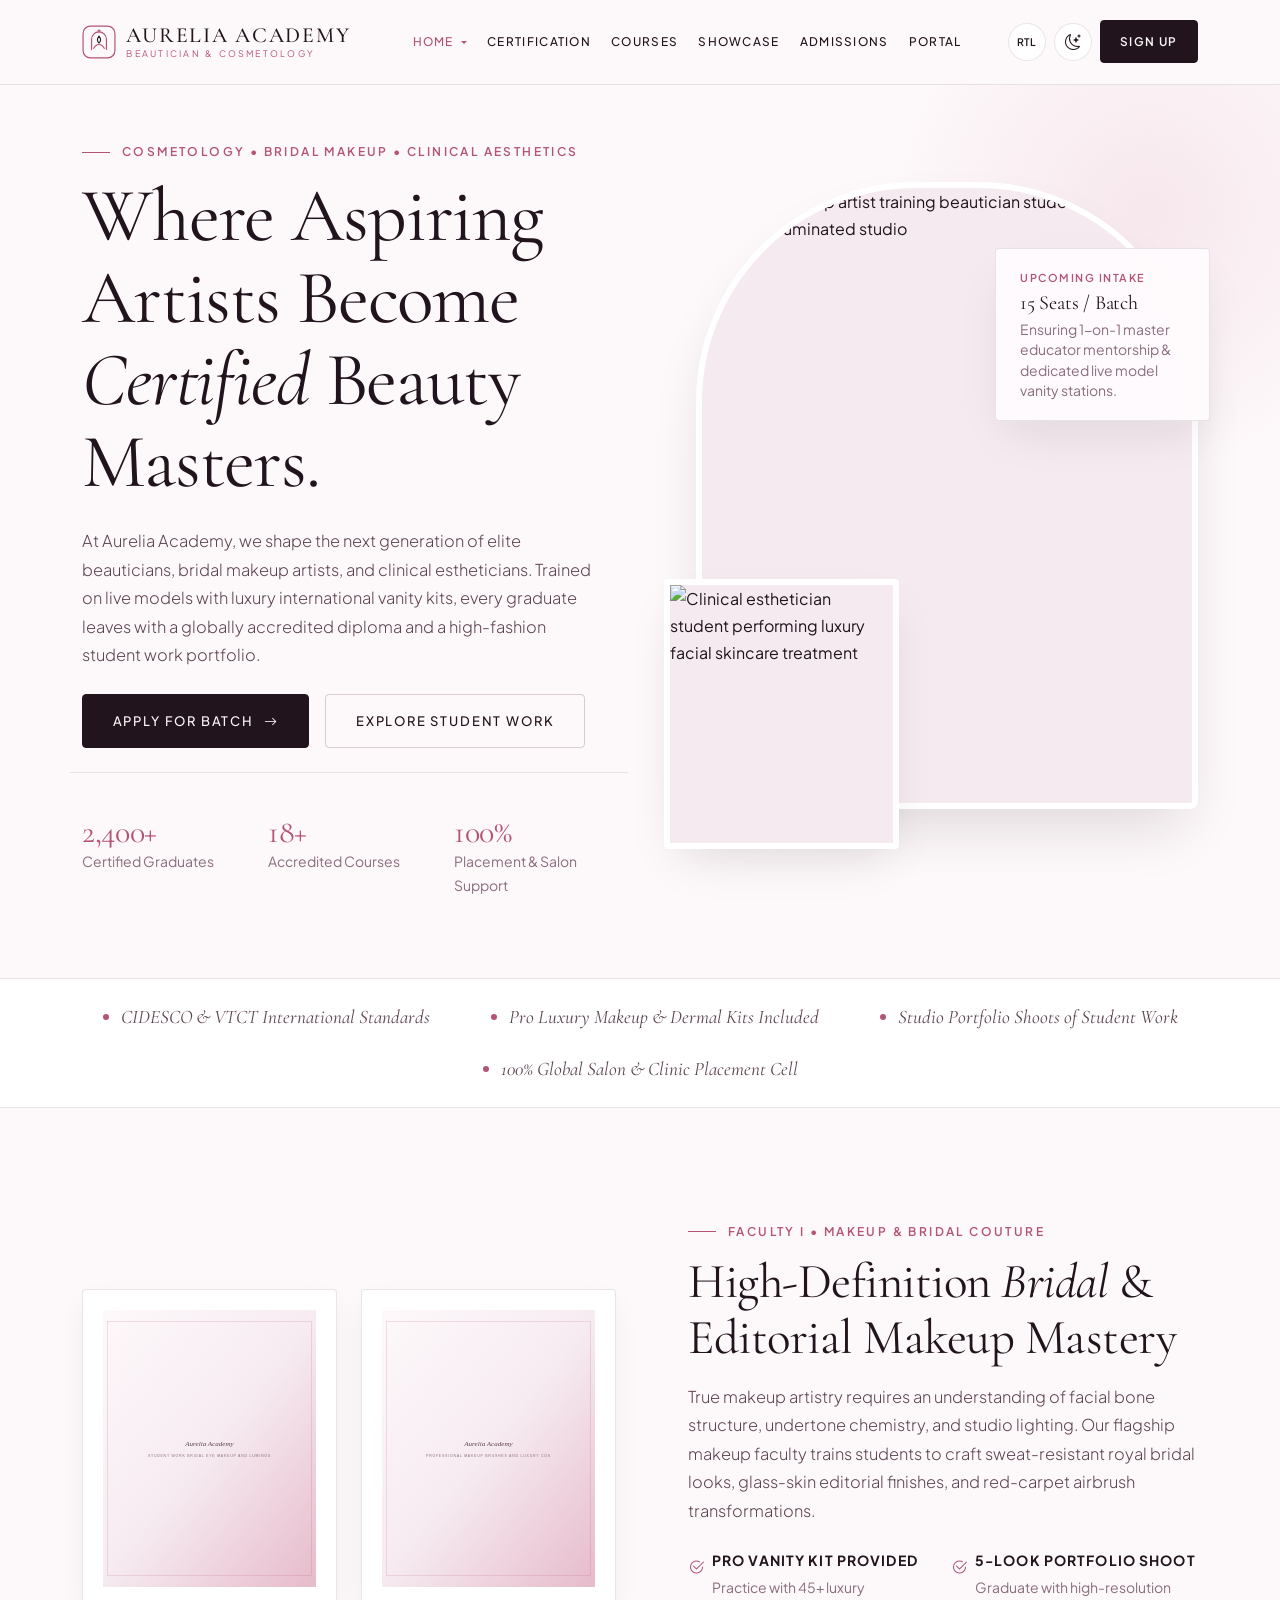
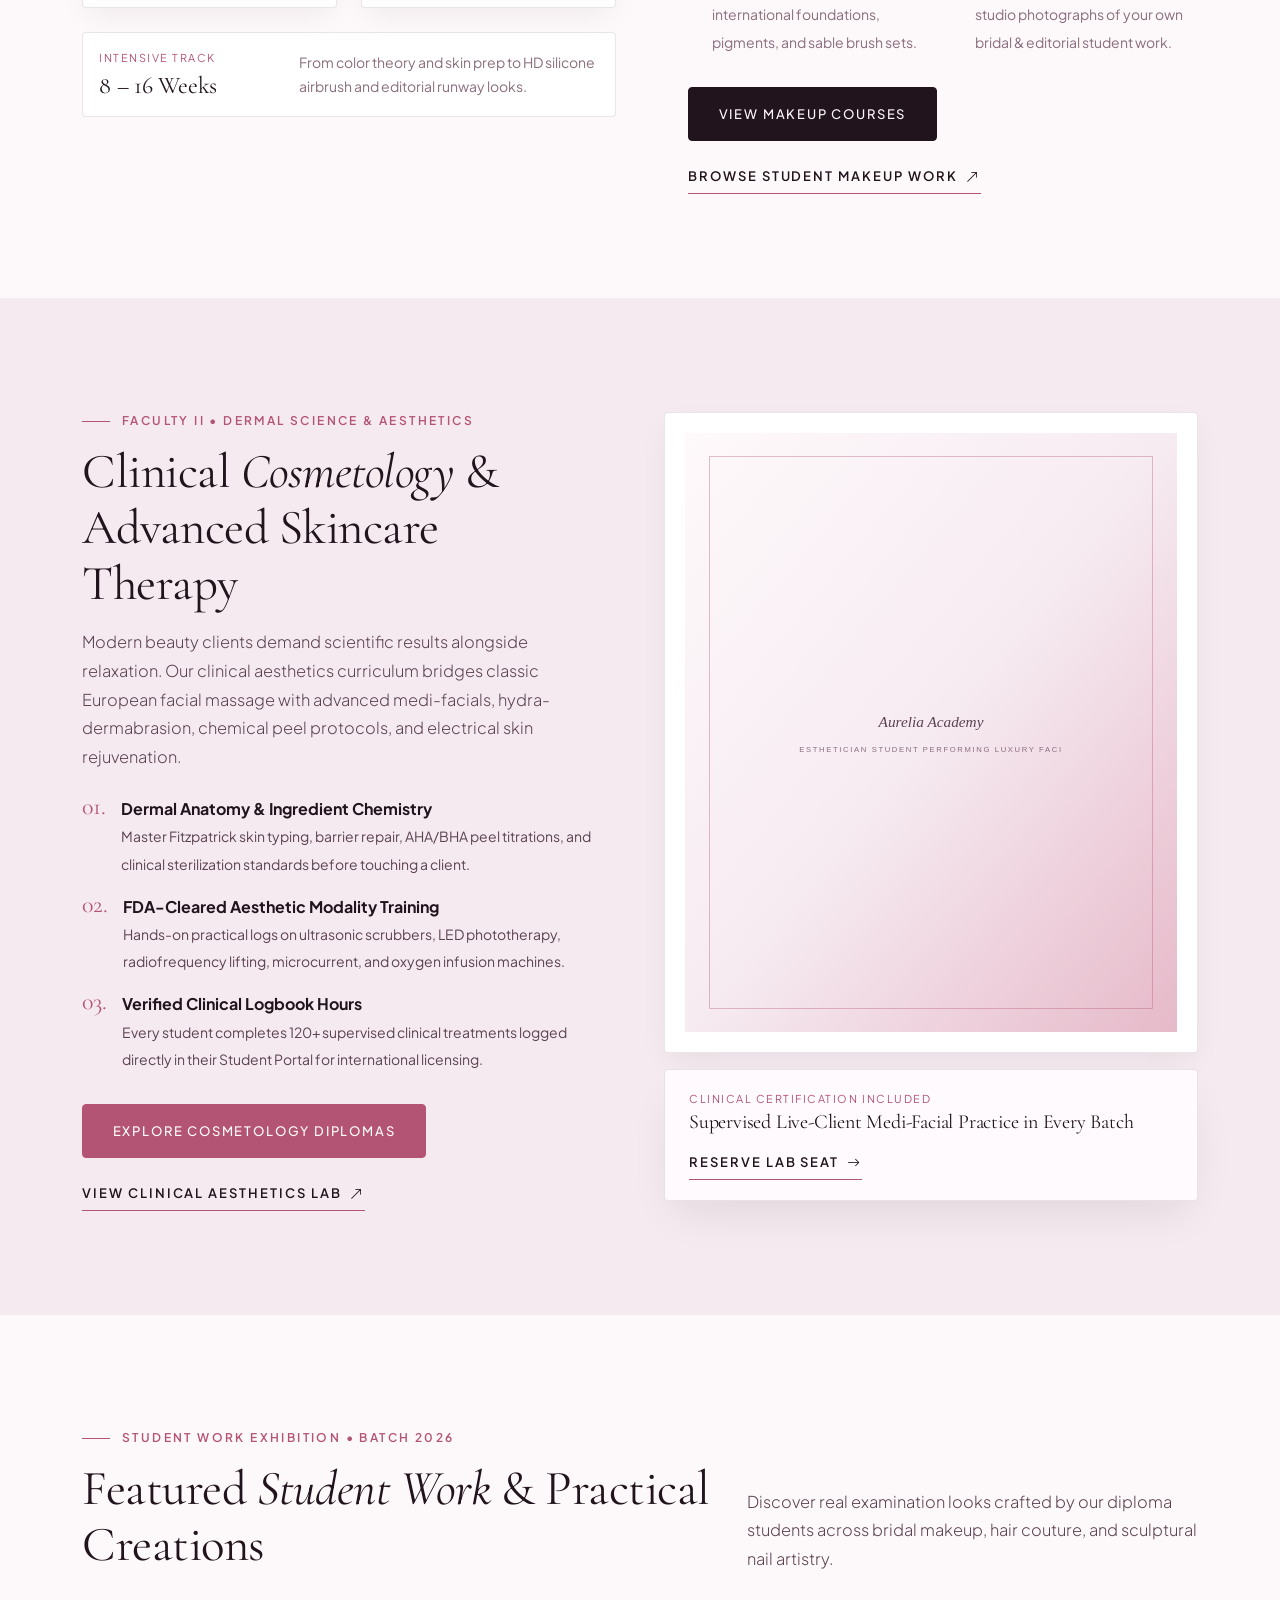
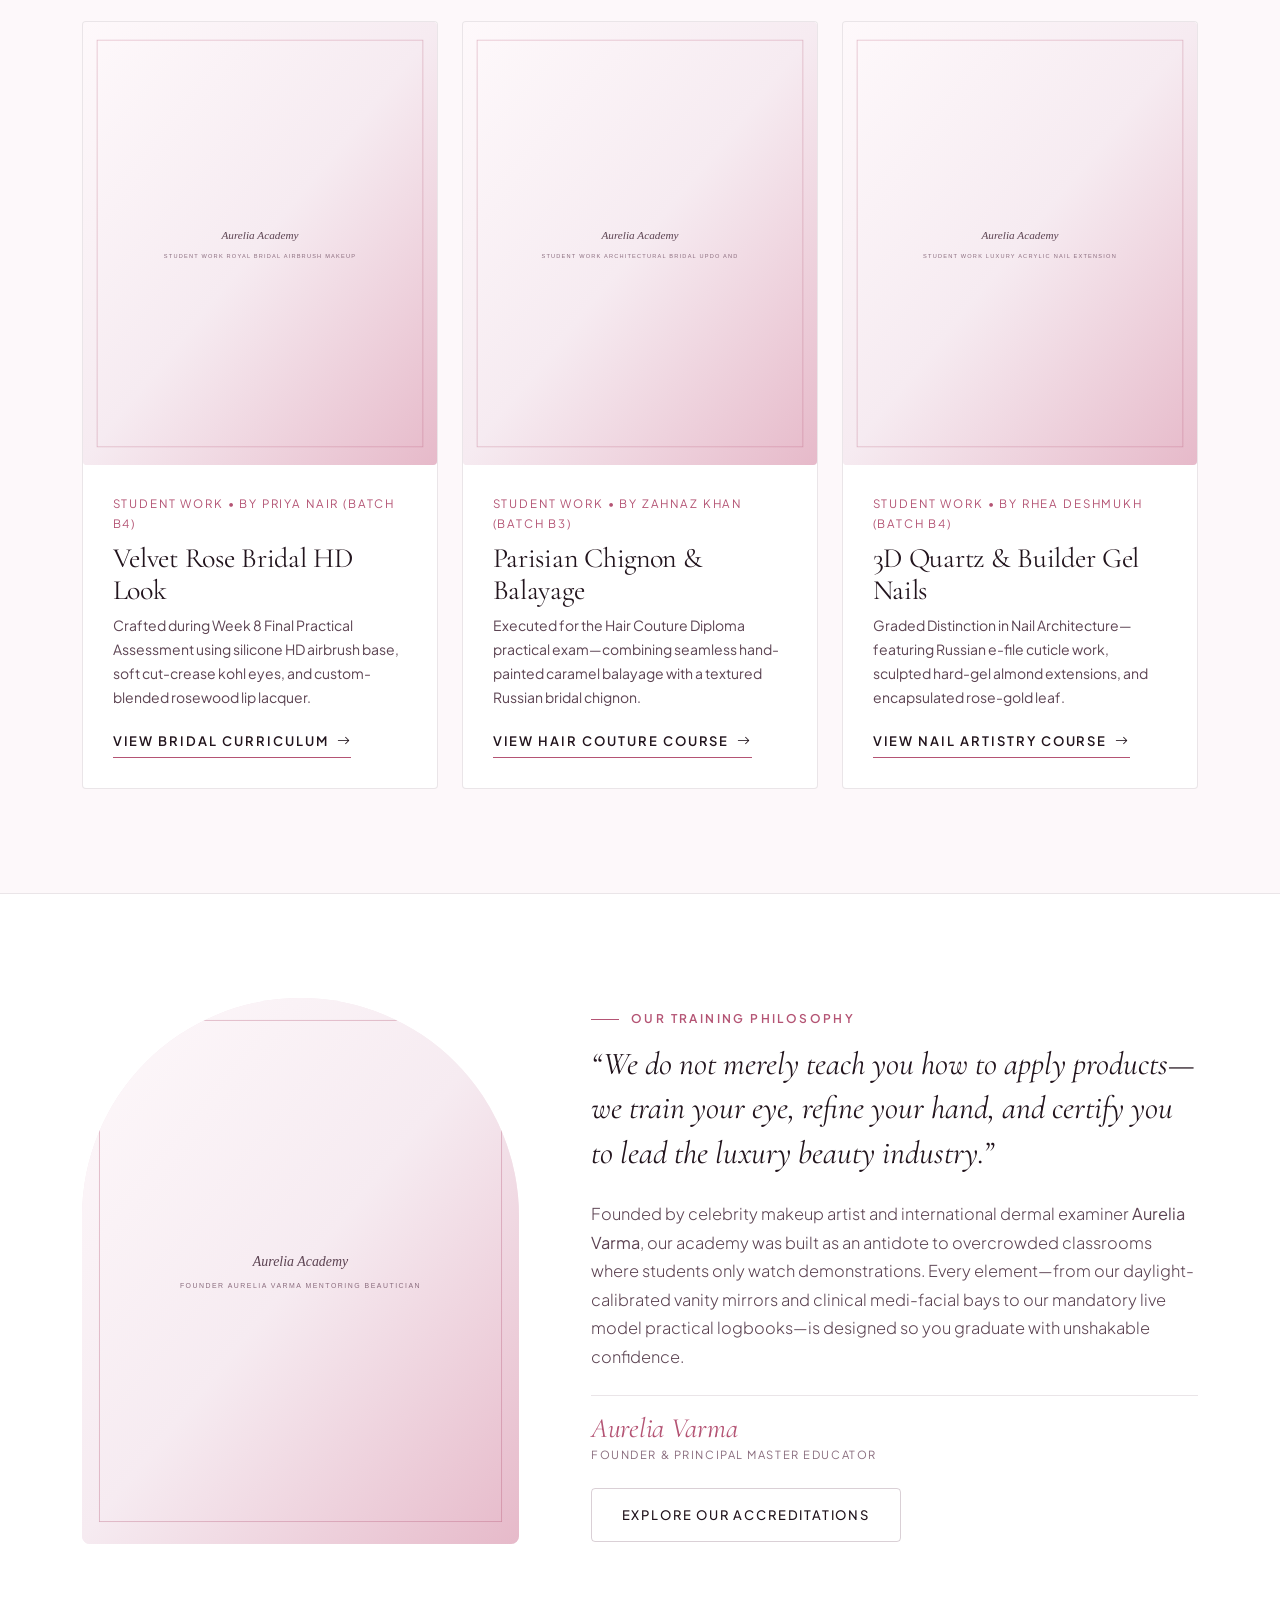
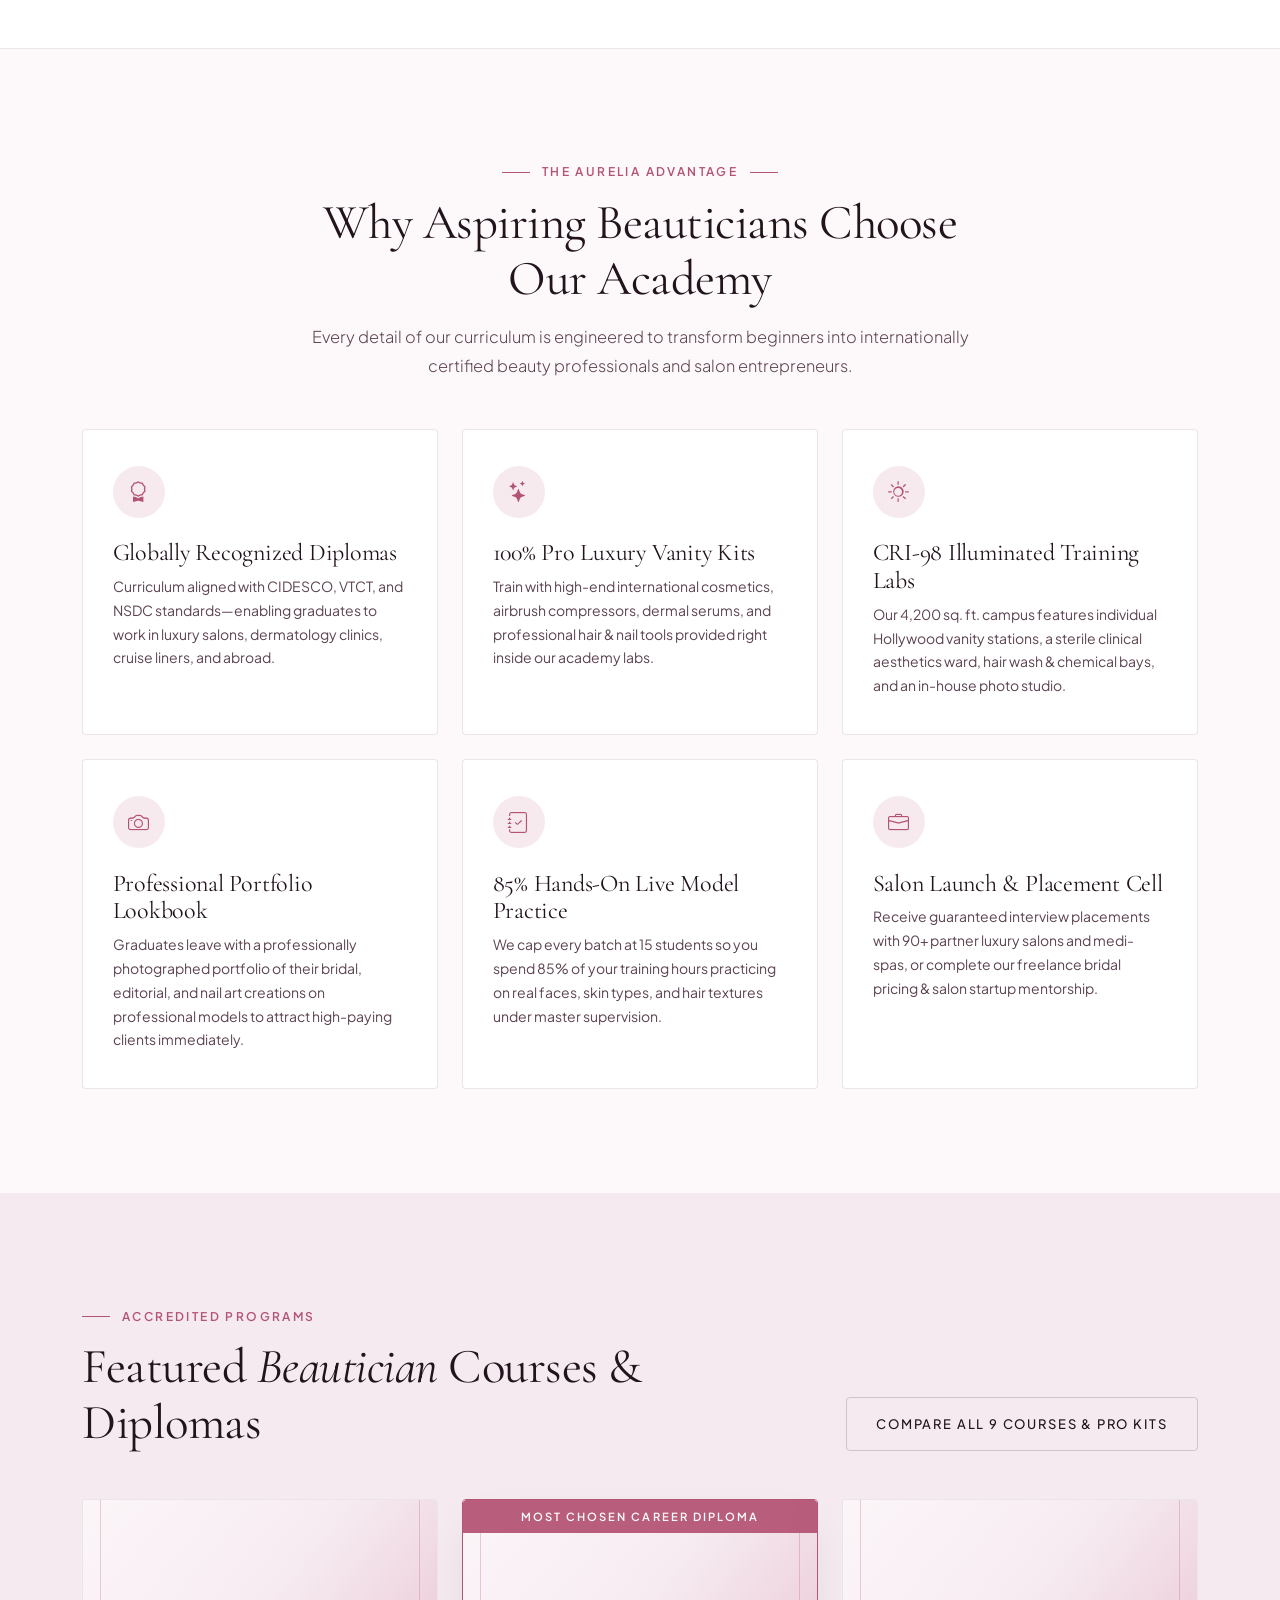
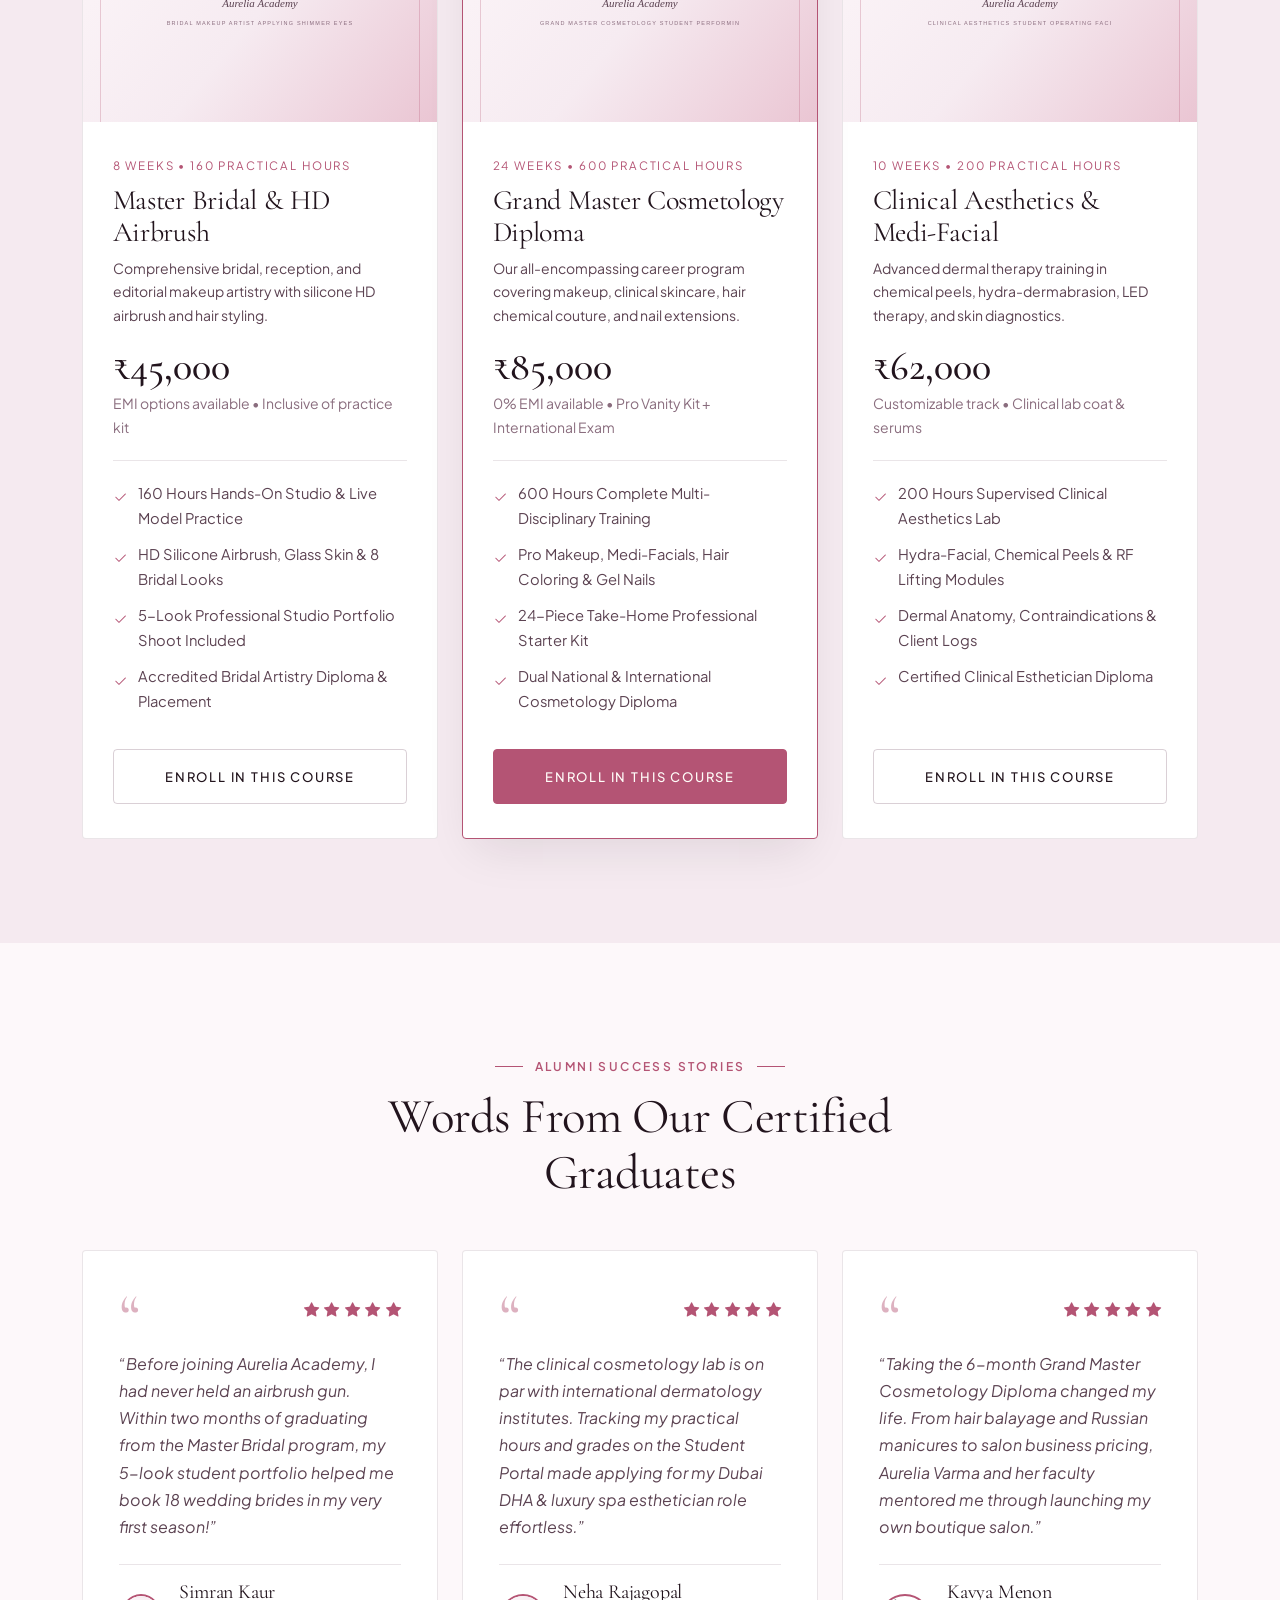
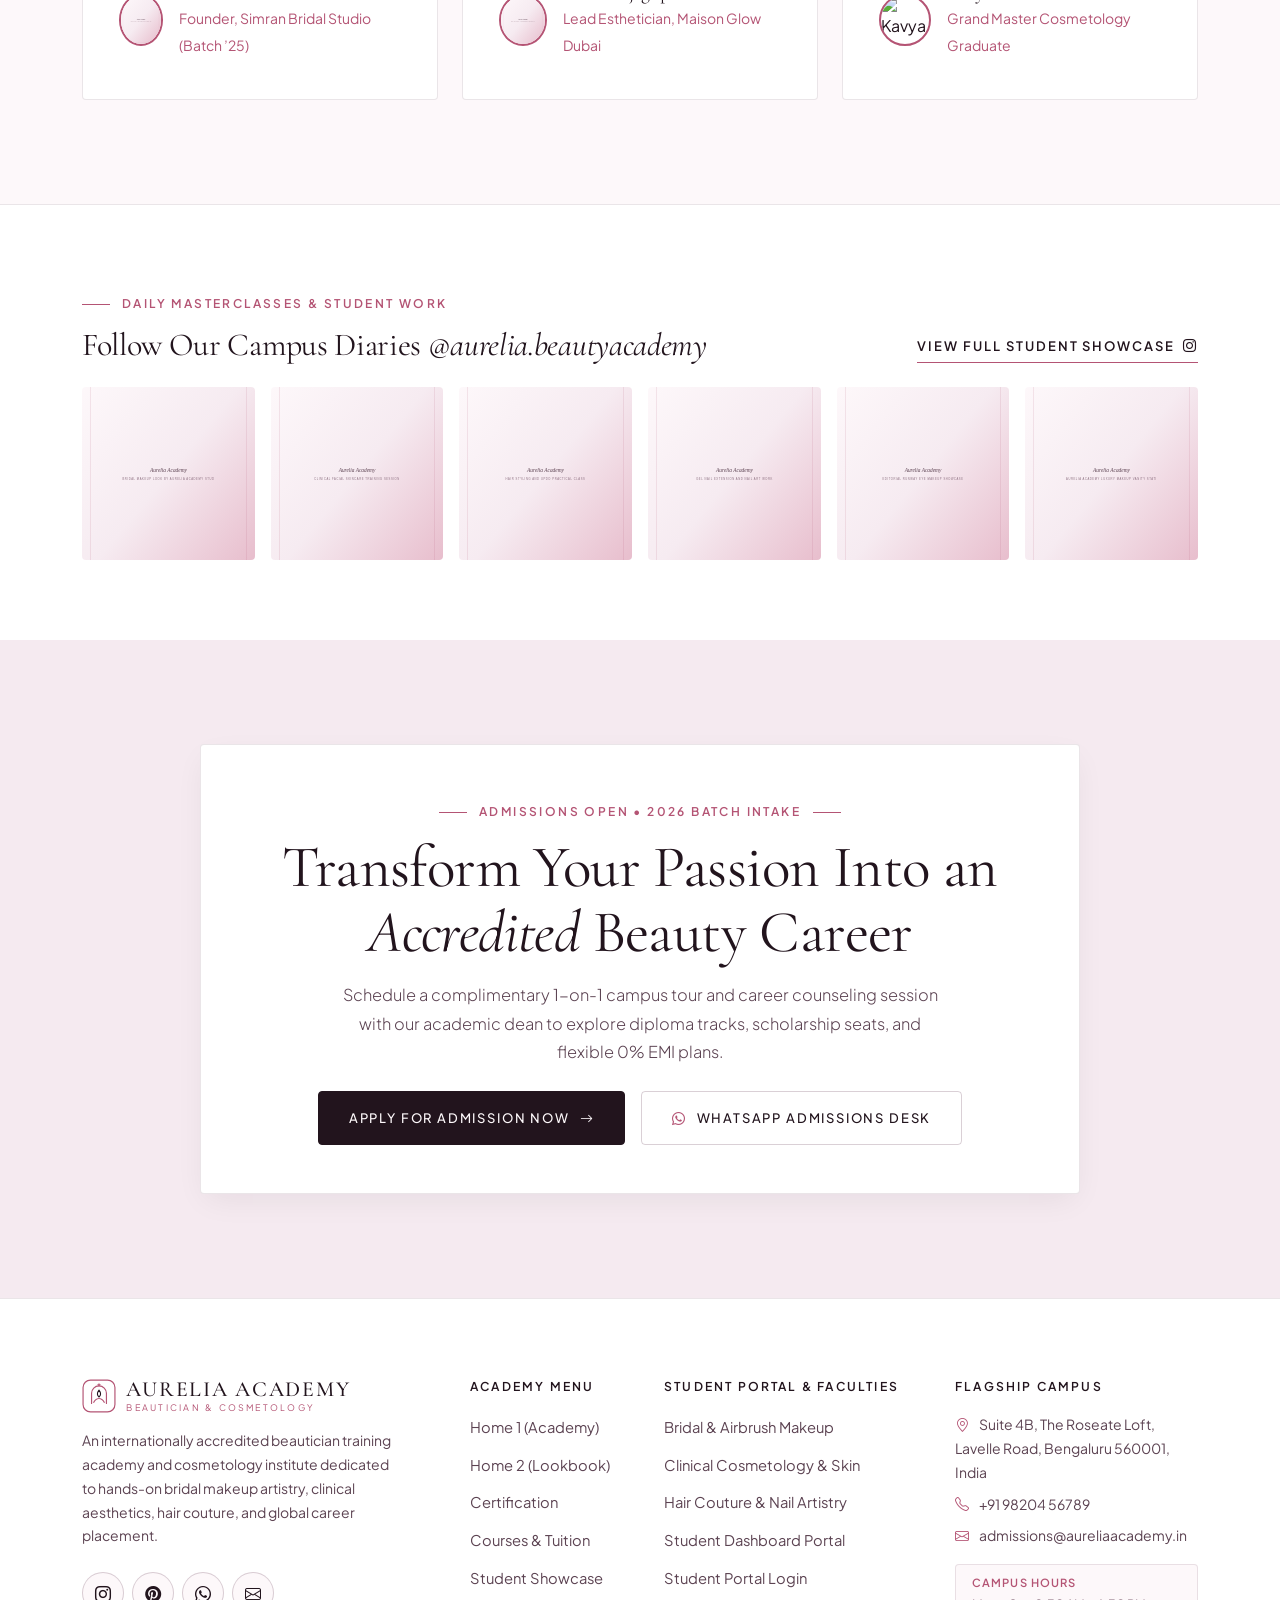
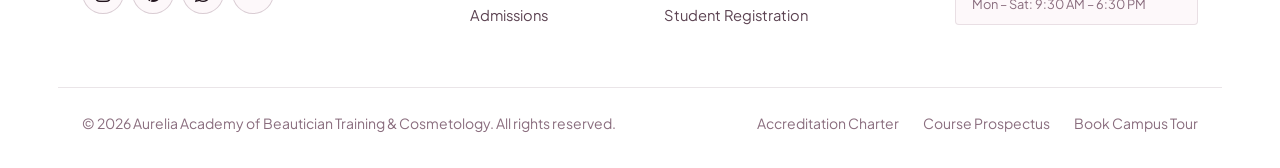
==== index.html @ 85544cf2 "Initial commit: Beautician Training Academy website" ====
<!DOCTYPE html>
<html lang="en" data-theme="light">

<head>
  <meta charset="UTF-8">
  <meta name="viewport" content="width=device-width, initial-scale=1.0">
  <title>Aurelia Academy | Luxury Beautician Training &amp; Cosmetology Institute</title>
  <meta name="description"
    content="Aurelia Academy is a premier beautician training academy offering accredited courses in bridal makeup artistry, clinical cosmetology, hair couture, nail extensions, and international certification.">
  <link rel="icon" type="image/svg+xml" href="assets/images/favicon.svg">

  <!-- Google Fonts -->
  <link rel="preconnect" href="https://fonts.googleapis.com">
  <link rel="preconnect" href="https://fonts.gstatic.com" crossorigin>
  <link
    href="https://fonts.googleapis.com/css2?family=Cormorant+Garamond:ital,wght@0,300;0,400;0,500;0,600;1,400;1,500&family=Plus+Jakarta+Sans:wght@300;400;500;600&display=swap"
    rel="stylesheet">

  <!-- Bootstrap 5.3 CSS & Bootstrap Icons -->
  <link href="https://cdn.jsdelivr.net/npm/bootstrap@5.3.3/dist/css/bootstrap.min.css" rel="stylesheet">
  <link href="https://cdn.jsdelivr.net/npm/bootstrap-icons@1.11.3/font/bootstrap-icons.min.css" rel="stylesheet">

  <!-- Custom Studio Stylesheet -->
  <link rel="stylesheet" href="assets/css/style.css">
</head>

<body class="has-fixed-navbar">

  <!-- ========================================================================
       FIXED SCROLL-DOWN NAVIGATION BAR
       ======================================================================== -->
  <header class="studio-navbar">
    <nav class="navbar navbar-expand-xl" aria-label="Main Navigation">
      <div class="container">
        <!-- Brand Icon + Brand Name -->
        <a class="navbar-brand-luxury" href="index.html">
          <svg class="brand-icon-svg" viewBox="0 0 64 64" fill="none" aria-hidden="true">
            <rect x="2" y="2" width="60" height="60" rx="14" stroke="#B45474" stroke-width="2.2" />
            <path d="M18 46V27C18 19.268 24.268 13 32 13C39.732 13 46 19.268 46 27V46" stroke="#B45474"
              stroke-width="2.2" stroke-linecap="round" />
            <path d="M32 21C28.5 25.5 27 29.5 32 34C37 29.5 35.5 25.5 32 21Z" stroke="currentColor" stroke-width="2"
              stroke-linejoin="round" />
            <path d="M22 44C24.8 39 28.2 36.8 32 36.8C35.8 36.8 39.2 39 42 44" stroke="#B45474" stroke-width="2"
              stroke-linecap="round" />
            <path d="M32 7L33.2 9.8L36 11L33.2 12.2L32 15L30.8 12.2L28 11L30.8 9.8L32 7Z" fill="#B45474" />
          </svg>
          <span class="brand-text-wrap">
            <span class="brand-title">Aurelia Academy</span>
            <span class="brand-sub">Beautician &amp; Cosmetology</span>
          </span>
        </a>

        <!-- Mobile Menu Toggle Button to Right Corner (All buttons moved inside menu page) -->
        <button class="navbar-toggler ms-auto" type="button" data-bs-toggle="collapse" data-bs-target="#studioNavbarCollapse"
          aria-controls="studioNavbarCollapse" aria-expanded="false" aria-label="Toggle navigation">
          <i class="bi bi-list fs-4"></i>
        </button>

        <!-- Collapsible Navigation Links -->
        <div class="collapse navbar-collapse" id="studioNavbarCollapse">
          <ul class="navbar-nav mx-auto">
            <li class="nav-item dropdown">
              <a class="nav-link dropdown-toggle active" href="index.html" id="homeDropdown" role="button"
                data-bs-toggle="dropdown" aria-expanded="false">
                Home
              </a>
              <ul class="dropdown-menu" aria-labelledby="homeDropdown">
                <li>
                  <a class="dropdown-item active" href="index.html">
                    <span>Home 1 — Editorial Academy</span>
                    <span class="demo-tag">01</span>
                  </a>
                </li>
                <li>
                  <a class="dropdown-item" href="home-2.html">
                    <span>Home 2 — Couture Lookbook</span>
                    <span class="demo-tag">02</span>
                  </a>
                </li>
              </ul>
            </li>
            <li class="nav-item">
              <a class="nav-link" href="certification.html">Certification</a>
            </li>
            <li class="nav-item">
              <a class="nav-link" href="courses.html">Courses</a>
            </li>
            <li class="nav-item">
              <a class="nav-link" href="showcase.html">Showcase</a>
            </li>
            <li class="nav-item">
              <a class="nav-link" href="admissions.html">Admissions</a>
            </li>
            <li class="nav-item">
              <a class="nav-link" href="portal.html">Portal</a>
            </li>
          </ul>

          <!-- Theme Toggle, RTL Toggle & Sign Up Button (Inside Menu Page for Mobile & Tab) -->
          <div class="navbar-actions">
            <div class="d-flex align-items-center justify-content-between w-100 pb-2 border-bottom d-xl-none" style="border-color: var(--border-subtle) !important;">
              <span class="small text-muted-luxury">Preferences &amp; Mode</span>
              <div class="d-flex align-items-center gap-2">
                <button type="button" class="rtl-toggle-btn" aria-label="Toggle RTL layout" title="Toggle RTL layout">RTL</button>
                <button type="button" class="theme-toggle-btn" aria-label="Toggle light or dark theme" title="Toggle theme">
                  <i class="bi bi-moon-stars"></i>
                </button>
              </div>
            </div>
            <button type="button" class="rtl-toggle-btn d-none d-xl-inline-flex" aria-label="Toggle RTL layout" title="Toggle RTL layout">RTL</button>
            <button type="button" class="theme-toggle-btn d-none d-xl-inline-flex"
              aria-label="Toggle light or dark theme" title="Toggle theme">
              <i class="bi bi-moon-stars"></i>
            </button>
            <a href="signup.html" class="btn-nav-book">
              Sign Up
            </a>
          </div>
        </div>
      </div>
    </nav>
  </header>

  <main>
    <!-- ======================================================================
         1. LARGE CINEMATIC HERO SECTION
         ====================================================================== -->
    <section class="hero-home1">
      <div class="container position-relative" style="z-index: 2;">
        <div class="row align-items-center g-5">
          <div class="col-lg-6">
            <div class="gsap-hero-fade">
              <span class="eyebrow">Cosmetology &bull; Bridal Makeup &bull; Clinical Aesthetics</span>
            </div>
            <h1 class="display-hero mb-4 gsap-hero-fade">
              Where Aspiring Artists Become <em>Certified</em> Beauty Masters.
            </h1>
            <p class="section-subtitle mb-4 pe-lg-4 gsap-hero-fade">
              At Aurelia Academy, we shape the next generation of elite beauticians, bridal makeup artists, and clinical
              estheticians. Trained on live models with luxury international vanity kits, every graduate leaves with a
              globally accredited diploma and a high-fashion student work portfolio.
            </p>

            <div class="d-flex flex-wrap align-items-center gap-3 mb-5 gsap-hero-fade">
              <a href="admissions.html#enquiry-form" class="btn-luxury btn-luxury-primary">
                <span>Apply for Batch</span>
                <i class="bi bi-arrow-right"></i>
              </a>
              <a href="showcase.html" class="btn-luxury btn-luxury-outline">
                <span>Explore Student Work</span>
              </a>
            </div>

            <div class="row g-4 pt-3 border-top" style="border-color: var(--border-subtle) !important;">
              <div class="col-4">
                <div class="font-serif fs-2 text-gold">2,400+</div>
                <div class="small text-muted-luxury">Certified Graduates</div>
              </div>
              <div class="col-4">
                <div class="font-serif fs-2 text-gold">18+</div>
                <div class="small text-muted-luxury">Accredited Courses</div>
              </div>
              <div class="col-4">
                <div class="font-serif fs-2 text-gold">100%</div>
                <div class="small text-muted-luxury">Placement &amp; Salon Support</div>
              </div>
            </div>
          </div>

          <div class="col-lg-6">
            <div class="hero-home1-composition gsap-hero-fade">
              <div class="hero-home1-main-img photo-frame">
                <img
                  src="https://images.pexels.com/photos/3065209/pexels-photo-3065209.jpeg?auto=compress&cs=tinysrgb&w=1200"
                  alt="Master makeup artist training beautician student on bridal model in illuminated studio">
              </div>

              <div class="hero-home1-secondary-img photo-frame">
                <img
                  src="https://images.pexels.com/photos/3997989/pexels-photo-3997989.jpeg?auto=compress&cs=tinysrgb&w=800"
                  alt="Clinical esthetician student performing luxury facial skincare treatment">
              </div>

              <div class="hero-home1-note editorial-badge">
                <div class="small text-gold text-uppercase fw-semibold mb-1"
                  style="letter-spacing: 0.14em; font-size: 0.68rem;">
                  Upcoming Intake
                </div>
                <div class="font-serif fs-5 mb-1">15 Seats / Batch</div>
                <p class="small text-muted-luxury mb-0" style="line-height: 1.45;">
                  Ensuring 1-on-1 master educator mentorship &amp; dedicated live model vanity stations.
                </p>
              </div>
            </div>
          </div>
        </div>
      </div>
    </section>

    <!-- ======================================================================
         2. STUDIO PILLARS RIBBON
         ====================================================================== -->
    <div class="philosophy-ribbon">
      <div class="container">
        <div class="philosophy-pillars">
          <div class="philosophy-pillar-item">
            <span class="dot"></span>
            <span>CIDESCO &amp; VTCT International Standards</span>
          </div>
          <div class="philosophy-pillar-item">
            <span class="dot"></span>
            <span>Pro Luxury Makeup &amp; Dermal Kits Included</span>
          </div>
          <div class="philosophy-pillar-item">
            <span class="dot"></span>
            <span>Studio Portfolio Shoots of Student Work</span>
          </div>
          <div class="philosophy-pillar-item">
            <span class="dot"></span>
            <span>100% Global Salon &amp; Clinic Placement Cell</span>
          </div>
        </div>
      </div>
    </div>

    <!-- ======================================================================
         3. FEATURED BRIDAL & EDITORIAL MAKEUP TRAINING SECTION
         ====================================================================== -->
    <section class="section-py-lg bg-ivory">
      <div class="container">
        <div class="row align-items-center g-5">
          <div class="col-lg-6 gsap-reveal">
            <div class="row g-4 justify-content-center align-items-stretch">
              <div class="col-6">
                <div class="photo-frame frame-museum ratio-portrait">
                  <img
                    src="https://images.pexels.com/photos/457701/pexels-photo-457701.jpeg?auto=compress&cs=tinysrgb&w=900"
                    alt="Student work bridal eye makeup and luminous skin finish" loading="lazy">
                </div>
              </div>
              <div class="col-6">
                <div class="photo-frame frame-museum ratio-portrait">
                  <img
                    src="https://images.pexels.com/photos/2113855/pexels-photo-2113855.jpeg?auto=compress&cs=tinysrgb&w=800"
                    alt="Professional makeup brushes and luxury cosmetic palettes on academy vanity" loading="lazy">
                </div>
              </div>
              <div class="col-12">
                <div class="p-3 border rounded-1 bg-surface d-flex align-items-center justify-content-between flex-wrap gap-2"
                  style="border-color: var(--border-subtle) !important;">
                  <div>
                    <span class="d-block text-gold small text-uppercase mb-1"
                      style="letter-spacing: 0.14em; font-size: 0.68rem;">Intensive Track</span>
                    <span class="font-serif fs-4">8 – 16 Weeks</span>
                  </div>
                  <p class="small text-muted-luxury mb-0" style="max-width: 300px;">From color theory and skin prep to HD silicone airbrush and editorial runway looks.</p>
                </div>
              </div>
            </div>
          </div>

          <div class="col-lg-6 ps-lg-5 gsap-reveal">
            <span class="eyebrow">Faculty I &bull; Makeup &amp; Bridal Couture</span>
            <h2 class="section-title">
              High-Definition <em>Bridal</em> &amp; Editorial Makeup Mastery
            </h2>
            <p class="section-subtitle mb-4">
              True makeup artistry requires an understanding of facial bone structure, undertone chemistry, and studio
              lighting. Our flagship makeup faculty trains students to craft sweat-resistant royal bridal looks, glass-skin
              editorial finishes, and red-carpet airbrush transformations.
            </p>
            <div class="row g-3 mb-4">
              <div class="col-sm-6">
                <div class="d-flex align-items-start gap-2">
                  <i class="bi bi-check2-circle text-gold mt-1"></i>
                  <div>
                    <strong class="d-block small text-uppercase" style="letter-spacing: 0.08em;">Pro Vanity Kit
                      Provided</strong>
                    <span class="small text-muted-luxury">Practice with 45+ luxury international foundations, pigments,
                      and sable brush sets.</span>
                  </div>
                </div>
              </div>
              <div class="col-sm-6">
                <div class="d-flex align-items-start gap-2">
                  <i class="bi bi-check2-circle text-gold mt-1"></i>
                  <div>
                    <strong class="d-block small text-uppercase" style="letter-spacing: 0.08em;">5-Look Portfolio
                      Shoot</strong>
                    <span class="small text-muted-luxury">Graduate with high-resolution studio photographs of your own
                      bridal &amp; editorial student work.</span>
                  </div>
                </div>
              </div>
            </div>
            <div class="d-flex flex-wrap align-items-center gap-4 pt-2">
              <a href="courses.html#maternity-collection" class="btn-luxury btn-luxury-primary">
                View Makeup Courses
              </a>
              <a href="showcase.html?category=maternity" class="btn-editorial-link">
                <span>Browse Student Makeup Work</span>
                <i class="bi bi-arrow-up-right"></i>
              </a>
            </div>
          </div>
        </div>
      </div>
    </section>

    <!-- ======================================================================
         4. FEATURED CLINICAL COSMETOLOGY & SKINCARE SECTION
         ====================================================================== -->
    <section class="section-py-lg bg-beige">
      <div class="container">
        <div class="row align-items-center g-5">
          <div class="col-lg-6 pe-lg-5 order-2 order-lg-1 gsap-reveal">
            <span class="eyebrow">Faculty II &bull; Dermal Science &amp; Aesthetics</span>
            <h2 class="section-title">
              Clinical <em>Cosmetology</em> &amp; Advanced Skincare Therapy
            </h2>
            <p class="section-subtitle mb-4">
              Modern beauty clients demand scientific results alongside relaxation. Our clinical aesthetics curriculum
              bridges classic European facial massage with advanced medi-facials, hydra-dermabrasion, chemical peel
              protocols, and electrical skin rejuvenation.
            </p>
            <ul class="mb-4">
              <li class="d-flex align-items-start gap-3 mb-3">
                <span class="text-gold font-serif fs-4 lh-1">01.</span>
                <div>
                  <strong class="d-block">Dermal Anatomy &amp; Ingredient Chemistry</strong>
                  <span class="small text-secondary-luxury">Master Fitzpatrick skin typing, barrier repair, AHA/BHA peel
                    titrations, and clinical sterilization standards before touching a client.</span>
                </div>
              </li>
              <li class="d-flex align-items-start gap-3 mb-3">
                <span class="text-gold font-serif fs-4 lh-1">02.</span>
                <div>
                  <strong class="d-block">FDA-Cleared Aesthetic Modality Training</strong>
                  <span class="small text-secondary-luxury">Hands-on practical logs on ultrasonic scrubbers, LED
                    phototherapy, radiofrequency lifting, microcurrent, and oxygen infusion machines.</span>
                </div>
              </li>
              <li class="d-flex align-items-start gap-3">
                <span class="text-gold font-serif fs-4 lh-1">03.</span>
                <div>
                  <strong class="d-block">Verified Clinical Logbook Hours</strong>
                  <span class="small text-secondary-luxury">Every student completes 120+ supervised clinical treatments
                    logged directly in their Student Portal for international licensing.</span>
                </div>
              </li>
            </ul>
            <div class="d-flex flex-wrap align-items-center gap-4 pt-2">
              <a href="courses.html#newborn-collection" class="btn-luxury btn-luxury-gold">
                Explore Cosmetology Diplomas
              </a>
              <a href="showcase.html?category=newborn" class="btn-editorial-link">
                <span>View Clinical Aesthetics Lab</span>
                <i class="bi bi-arrow-up-right"></i>
              </a>
            </div>
          </div>

          <div class="col-lg-6 order-1 order-lg-2 gsap-reveal">
            <div class="position-relative">
              <div class="photo-frame frame-museum ratio-editorial">
                <img
                  src="https://images.pexels.com/photos/3757942/pexels-photo-3757942.jpeg?auto=compress&cs=tinysrgb&w=1100"
                  alt="Esthetician student performing luxury facial therapy in clinical academy lab" loading="lazy">
              </div>
              <div class="editorial-badge mt-3 d-flex align-items-center justify-content-between flex-wrap gap-3">
                <div>
                  <span class="small text-gold text-uppercase d-block"
                    style="letter-spacing: 0.14em; font-size: 0.68rem;">Clinical Certification Included</span>
                  <span class="font-serif fs-5">Supervised Live-Client Medi-Facial Practice in Every Batch</span>
                </div>
                <a href="admissions.html#enquiry-form" class="btn-editorial-link">
                  <span>Reserve Lab Seat</span>
                  <i class="bi bi-arrow-right"></i>
                </a>
              </div>
            </div>
          </div>
        </div>
      </div>
    </section>

    <!-- ======================================================================
         5. STUDENT WORK & PRACTICAL GRADUATION SHOWCASE
         ====================================================================== -->
    <section class="section-py-lg bg-ivory">
      <div class="container">
        <div class="row justify-content-between align-items-end mb-5 gsap-reveal">
          <div class="col-lg-7">
            <span class="eyebrow">Student Work Exhibition &bull; Batch 2026</span>
            <h2 class="section-title mb-0">
              Featured <em>Student Work</em> &amp; Practical Creations
            </h2>
          </div>
          <div class="col-lg-5">
            <p class="section-subtitle mb-0">
              Discover real examination looks crafted by our diploma students across bridal makeup, hair couture, and
              sculptural nail artistry.
            </p>
          </div>
        </div>

        <div class="row g-4 justify-content-center">
          <div class="col-md-6 col-xl-4 gsap-reveal">
            <article class="showcase-card">
              <div class="photo-frame ratio-portrait">
                <img
                  src="https://images.pexels.com/photos/2681751/pexels-photo-2681751.jpeg?auto=compress&cs=tinysrgb&w=800"
                  alt="Student work royal bridal airbrush makeup and jewelry styling" loading="lazy">
              </div>
              <div class="showcase-card-body">
                <span class="showcase-meta">Student Work &bull; By Priya Nair (Batch B4)</span>
                <h3 class="h3 font-serif mb-2">Velvet Rose Bridal HD Look</h3>
                <p class="small text-secondary-luxury mb-3">
                  Crafted during Week 8 Final Practical Assessment using silicone HD airbrush base, soft cut-crease
                  kohl eyes, and custom-blended rosewood lip lacquer.
                </p>
                <a href="courses.html#maternity-collection" class="btn-editorial-link">
                  <span>View Bridal Curriculum</span>
                  <i class="bi bi-arrow-right"></i>
                </a>
              </div>
            </article>
          </div>

          <div class="col-md-6 col-xl-4 gsap-reveal">
            <article class="showcase-card">
              <div class="photo-frame ratio-portrait">
                <img
                  src="https://images.pexels.com/photos/3993449/pexels-photo-3993449.jpeg?auto=compress&cs=tinysrgb&w=800"
                  alt="Student work architectural bridal updo and hair styling" loading="lazy">
              </div>
              <div class="showcase-card-body">
                <span class="showcase-meta">Student Work &bull; By Zahnaz Khan (Batch B3)</span>
                <h3 class="h3 font-serif mb-2">Parisian Chignon &amp; Balayage</h3>
                <p class="small text-secondary-luxury mb-3">
                  Executed for the Hair Couture Diploma practical exam—combining seamless hand-painted caramel balayage
                  with a textured Russian bridal chignon.
                </p>
                <a href="courses.html#milestone-collection" class="btn-editorial-link">
                  <span>View Hair Couture Course</span>
                  <i class="bi bi-arrow-right"></i>
                </a>
              </div>
            </article>
          </div>

          <div class="col-md-6 col-xl-4 gsap-reveal">
            <article class="showcase-card">
              <div class="photo-frame ratio-portrait">
                <img
                  src="https://images.pexels.com/photos/3997379/pexels-photo-3997379.jpeg?auto=compress&cs=tinysrgb&w=800"
                  alt="Student work luxury acrylic nail extension and rose-gold chrome art" loading="lazy">
              </div>
              <div class="showcase-card-body">
                <span class="showcase-meta">Student Work &bull; By Rhea Deshmukh (Batch B4)</span>
                <h3 class="h3 font-serif mb-2">3D Quartz &amp; Builder Gel Nails</h3>
                <p class="small text-secondary-luxury mb-3">
                  Graded Distinction in Nail Architecture—featuring Russian e-file cuticle work, sculpted hard-gel
                  almond extensions, and encapsulated rose-gold leaf.
                </p>
                <a href="courses.html#milestone-collection" class="btn-editorial-link">
                  <span>View Nail Artistry Course</span>
                  <i class="bi bi-arrow-right"></i>
                </a>
              </div>
            </article>
          </div>
        </div>
      </div>
    </section>

    <!-- ======================================================================
         6. ACADEMY INTRODUCTION & TRAINING PHILOSOPHY
         ====================================================================== -->
    <section class="section-py-lg bg-surface border-top border-bottom"
      style="border-color: var(--border-subtle) !important;">
      <div class="container">
        <div class="row align-items-center g-5">
          <div class="col-lg-5 gsap-reveal">
            <div class="photo-frame frame-arch ratio-portrait">
              <img
                src="https://images.pexels.com/photos/3373716/pexels-photo-3373716.jpeg?auto=compress&cs=tinysrgb&w=900"
                alt="Founder Aurelia Varma mentoring beautician student in makeup studio" loading="lazy">
            </div>
          </div>
          <div class="col-lg-7 ps-lg-5 gsap-reveal">
            <span class="eyebrow">Our Training Philosophy</span>
            <blockquote class="editorial-quote mb-4">
              “We do not merely teach you how to apply products—we train your eye, refine your hand, and certify you to
              lead the <em>luxury beauty industry</em>.”
            </blockquote>
            <p class="section-subtitle mb-4">
              Founded by celebrity makeup artist and international dermal examiner <strong>Aurelia Varma</strong>, our
              academy was built as an antidote to overcrowded classrooms where students only watch demonstrations. Every
              element—from our daylight-calibrated vanity mirrors and clinical medi-facial bays to our mandatory live
              model practical logbooks—is designed so you graduate with unshakable confidence.
            </p>
            <div class="d-flex flex-wrap align-items-center justify-content-between gap-4 pt-3 border-top"
              style="border-color: var(--border-subtle) !important;">
              <div>
                <div class="font-serif fs-3 fst-italic text-gold">Aurelia Varma</div>
                <div class="small text-muted-luxury text-uppercase" style="letter-spacing: 0.14em; font-size: 0.7rem;">
                  Founder &amp; Principal Master Educator</div>
              </div>
              <a href="certification.html" class="btn-luxury btn-luxury-outline">
                Explore Our Accreditations
              </a>
            </div>
          </div>
        </div>
      </div>
    </section>

    <!-- ======================================================================
         7. WHY CHOOSE OUR ACADEMY SECTION
         ====================================================================== -->
    <section class="section-py-lg bg-ivory">
      <div class="container">
        <div class="text-center mx-auto mb-5 gsap-reveal" style="max-width: 680px;">
          <span class="eyebrow center">The Aurelia Advantage</span>
          <h2 class="section-title">Why Aspiring Beauticians Choose Our Academy</h2>
          <p class="section-subtitle mb-0">
            Every detail of our curriculum is engineered to transform beginners into internationally certified beauty
            professionals and salon entrepreneurs.
          </p>
        </div>

        <div class="row g-4 justify-content-center">
          <div class="col-md-6 col-xl-4 gsap-reveal">
            <div class="feature-luxury-box">
              <div class="feature-icon-circle">
                <i class="bi bi-award"></i>
              </div>
              <h3 class="h4 font-serif mb-2">Globally Recognized Diplomas</h3>
              <p class="small text-secondary-luxury mb-0">
                Curriculum aligned with CIDESCO, VTCT, and NSDC standards—enabling graduates to work in luxury salons,
                dermatology clinics, cruise liners, and abroad.
              </p>
            </div>
          </div>

          <div class="col-md-6 col-xl-4 gsap-reveal">
            <div class="feature-luxury-box">
              <div class="feature-icon-circle">
                <i class="bi bi-stars"></i>
              </div>
              <h3 class="h4 font-serif mb-2">100% Pro Luxury Vanity Kits</h3>
              <p class="small text-secondary-luxury mb-0">
                Train with high-end international cosmetics, airbrush compressors, dermal serums, and professional hair
                &amp; nail tools provided right inside our academy labs.
              </p>
            </div>
          </div>

          <div class="col-md-6 col-xl-4 gsap-reveal">
            <div class="feature-luxury-box">
              <div class="feature-icon-circle">
                <i class="bi bi-brightness-high"></i>
              </div>
              <h3 class="h4 font-serif mb-2">CRI-98 Illuminated Training Labs</h3>
              <p class="small text-secondary-luxury mb-0">
                Our 4,200 sq. ft. campus features individual Hollywood vanity stations, a sterile clinical aesthetics
                ward, hair wash &amp; chemical bays, and an in-house photo studio.
              </p>
            </div>
          </div>

          <div class="col-md-6 col-xl-4 gsap-reveal">
            <div class="feature-luxury-box">
              <div class="feature-icon-circle">
                <i class="bi bi-camera"></i>
              </div>
              <h3 class="h4 font-serif mb-2">Professional Portfolio Lookbook</h3>
              <p class="small text-secondary-luxury mb-0">
                Graduates leave with a professionally photographed portfolio of their bridal, editorial, and nail art
                creations on professional models to attract high-paying clients immediately.
              </p>
            </div>
          </div>

          <div class="col-md-6 col-xl-4 gsap-reveal">
            <div class="feature-luxury-box">
              <div class="feature-icon-circle">
                <i class="bi bi-journal-check"></i>
              </div>
              <h3 class="h4 font-serif mb-2">85% Hands-On Live Model Practice</h3>
              <p class="small text-secondary-luxury mb-0">
                We cap every batch at 15 students so you spend 85% of your training hours practicing on real faces, skin
                types, and hair textures under master supervision.
              </p>
            </div>
          </div>

          <div class="col-md-6 col-xl-4 gsap-reveal">
            <div class="feature-luxury-box">
              <div class="feature-icon-circle">
                <i class="bi bi-briefcase"></i>
              </div>
              <h3 class="h4 font-serif mb-2">Salon Launch &amp; Placement Cell</h3>
              <p class="small text-secondary-luxury mb-0">
                Receive guaranteed interview placements with 90+ partner luxury salons and medi-spas, or complete our
                freelance bridal pricing &amp; salon startup mentorship.
              </p>
            </div>
          </div>
        </div>
      </div>
    </section>

    <!-- ======================================================================
         8. FEATURED ACADEMY COURSES (COURSES PREVIEW)
         ====================================================================== -->
    <section class="section-py-lg bg-beige">
      <div class="container">
        <div class="row justify-content-between align-items-end mb-5 gsap-reveal">
          <div class="col-lg-7">
            <span class="eyebrow">Accredited Programs</span>
            <h2 class="section-title mb-0">Featured <em>Beautician</em> Courses &amp; Diplomas</h2>
          </div>
          <div class="col-lg-5 text-lg-end mt-3 mt-lg-0">
            <a href="courses.html" class="btn-luxury btn-luxury-outline">
              Compare All 9 Courses &amp; Pro Kits
            </a>
          </div>
        </div>

        <div class="row g-4 justify-content-center">
          <div class="col-md-6 col-xl-4 gsap-reveal">
            <div class="package-tier-card">
              <div class="package-card-img">
                <img
                  src="https://images.pexels.com/photos/1721558/pexels-photo-1721558.jpeg?auto=compress&cs=tinysrgb&w=900"
                  alt="Bridal makeup artist applying shimmer eyeshadow on bride" loading="lazy">
              </div>
              <div class="package-card-content">
                <span class="showcase-meta">8 Weeks &bull; 160 Practical Hours</span>
                <h3 class="h3 font-serif mb-2">Master Bridal &amp; HD Airbrush</h3>
                <p class="small text-secondary-luxury mb-3">
                  Comprehensive bridal, reception, and editorial makeup artistry with silicone HD airbrush and hair
                  styling.
                </p>
                <div class="package-price mb-1">₹45,000</div>
                <span class="small text-muted-luxury">EMI options available &bull; Inclusive of practice kit</span>

                <ul class="package-deliverables">
                  <li><i class="bi bi-check2"></i> <span>160 Hours Hands-On Studio &amp; Live Model Practice</span></li>
                  <li><i class="bi bi-check2"></i> <span>HD Silicone Airbrush, Glass Skin &amp; 8 Bridal Looks</span></li>
                  <li><i class="bi bi-check2"></i> <span>5-Look Professional Studio Portfolio Shoot Included</span></li>
                  <li><i class="bi bi-check2"></i> <span>Accredited Bridal Artistry Diploma &amp; Placement</span></li>
                </ul>

                <a href="admissions.html?package=Master+Bridal+%26+HD+Airbrush&session=Bridal+Makeup#enquiry-form"
                  class="btn-luxury btn-luxury-outline w-100">
                  Enroll in This Course
                </a>
              </div>
            </div>
          </div>

          <div class="col-md-6 col-xl-4 gsap-reveal">
            <div class="package-tier-card featured">
              <div class="package-ribbon">Most Chosen Career Diploma</div>
              <div class="package-card-img">
                <img
                  src="https://images.pexels.com/photos/3985329/pexels-photo-3985329.jpeg?auto=compress&cs=tinysrgb&w=900"
                  alt="Grand Master Cosmetology student performing facial and beauty therapy" loading="lazy">
              </div>
              <div class="package-card-content">
                <span class="showcase-meta">24 Weeks &bull; 600 Practical Hours</span>
                <h3 class="h3 font-serif mb-2">Grand Master Cosmetology Diploma</h3>
                <p class="small text-secondary-luxury mb-3">
                  Our all-encompassing career program covering makeup, clinical skincare, hair chemical couture, and
                  nail extensions.
                </p>
                <div class="package-price mb-1">₹85,000</div>
                <span class="small text-muted-luxury">0% EMI available &bull; Pro Vanity Kit + International Exam</span>

                <ul class="package-deliverables">
                  <li><i class="bi bi-check2"></i> <span>600 Hours Complete Multi-Disciplinary Training</span></li>
                  <li><i class="bi bi-check2"></i> <span>Pro Makeup, Medi-Facials, Hair Coloring &amp; Gel Nails</span></li>
                  <li><i class="bi bi-check2"></i> <span>24-Piece Take-Home Professional Starter Kit</span></li>
                  <li><i class="bi bi-check2"></i> <span>Dual National &amp; International Cosmetology Diploma</span></li>
                </ul>

                <a href="admissions.html?package=Grand+Master+Cosmetology+Diploma&session=Cosmetology#enquiry-form"
                  class="btn-luxury btn-luxury-gold w-100">
                  Enroll in This Course
                </a>
              </div>
            </div>
          </div>

          <div class="col-md-6 col-xl-4 gsap-reveal">
            <div class="package-tier-card">
              <div class="package-card-img">
                <img
                  src="https://images.pexels.com/photos/3997993/pexels-photo-3997993.jpeg?auto=compress&cs=tinysrgb&w=900"
                  alt="Clinical aesthetics student operating facial rejuvenation equipment" loading="lazy">
              </div>
              <div class="package-card-content">
                <span class="showcase-meta">10 Weeks &bull; 200 Practical Hours</span>
                <h3 class="h3 font-serif mb-2">Clinical Aesthetics &amp; Medi-Facial</h3>
                <p class="small text-secondary-luxury mb-3">
                  Advanced dermal therapy training in chemical peels, hydra-dermabrasion, LED therapy, and skin
                  diagnostics.
                </p>
                <div class="package-price mb-1">₹62,000</div>
                <span class="small text-muted-luxury">Customizable track &bull; Clinical lab coat &amp; serums</span>

                <ul class="package-deliverables">
                  <li><i class="bi bi-check2"></i> <span>200 Hours Supervised Clinical Aesthetics Lab</span></li>
                  <li><i class="bi bi-check2"></i> <span>Hydra-Facial, Chemical Peels &amp; RF Lifting Modules</span></li>
                  <li><i class="bi bi-check2"></i> <span>Dermal Anatomy, Contraindications &amp; Client Logs</span></li>
                  <li><i class="bi bi-check2"></i> <span>Certified Clinical Esthetician Diploma</span></li>
                </ul>

                <a href="admissions.html?package=Clinical+Aesthetics+%26+Medi-Facial&session=Clinical+Aesthetics#enquiry-form"
                  class="btn-luxury btn-luxury-outline w-100">
                  Enroll in This Course
                </a>
              </div>
            </div>
          </div>
        </div>
      </div>
    </section>

    <!-- ======================================================================
         9. STUDENT & ALUMNI TESTIMONIALS
         ====================================================================== -->
    <section class="section-py-lg bg-ivory">
      <div class="container">
        <div class="text-center mx-auto mb-5 gsap-reveal" style="max-width: 660px;">
          <span class="eyebrow center">Alumni Success Stories</span>
          <h2 class="section-title">Words From Our Certified Graduates</h2>
        </div>

        <div class="row g-4 justify-content-center">
          <div class="col-md-6 col-xl-4 gsap-reveal">
            <div class="testimonial-luxury-card">
              <div>
                <div class="d-flex align-items-center justify-content-between mb-2">
                  <div class="testimonial-quote-mark mb-0">“</div>
                  <div class="rating-stars" aria-label="5 out of 5 stars">
                    <i class="bi bi-star-fill"></i>
                    <i class="bi bi-star-fill"></i>
                    <i class="bi bi-star-fill"></i>
                    <i class="bi bi-star-fill"></i>
                    <i class="bi bi-star-fill"></i>
                  </div>
                </div>
                <p class="mb-4 text-secondary-luxury fst-italic">
                  “Before joining Aurelia Academy, I had never held an airbrush gun. Within two months of graduating
                  from the Master Bridal program, my 5-look student portfolio helped me book 18 wedding brides in my
                  very first season!”
                </p>
              </div>
              <div class="d-flex align-items-center gap-3 pt-3 border-top"
                style="border-color: var(--border-subtle) !important;">
                <img
                  src="https://images.pexels.com/photos/3762800/pexels-photo-3762800.jpeg?auto=compress&cs=tinysrgb&w=300"
                  alt="Simran Kaur — Certified Bridal Makeup Artist" class="client-avatar" loading="lazy">
                <div>
                  <strong class="d-block font-serif fs-5">Simran Kaur</strong>
                  <span class="small text-gold">Founder, Simran Bridal Studio (Batch ’25)</span>
                </div>
              </div>
            </div>
          </div>

          <div class="col-md-6 col-xl-4 gsap-reveal">
            <div class="testimonial-luxury-card">
              <div>
                <div class="d-flex align-items-center justify-content-between mb-2">
                  <div class="testimonial-quote-mark mb-0">“</div>
                  <div class="rating-stars" aria-label="5 out of 5 stars">
                    <i class="bi bi-star-fill"></i>
                    <i class="bi bi-star-fill"></i>
                    <i class="bi bi-star-fill"></i>
                    <i class="bi bi-star-fill"></i>
                    <i class="bi bi-star-fill"></i>
                  </div>
                </div>
                <p class="mb-4 text-secondary-luxury fst-italic">
                  “The clinical cosmetology lab is on par with international dermatology institutes. Tracking my
                  practical hours and grades on the Student Portal made applying for my Dubai DHA &amp; luxury spa
                  esthetician role effortless.”
                </p>
              </div>
              <div class="d-flex align-items-center gap-3 pt-3 border-top"
                style="border-color: var(--border-subtle) !important;">
                <img
                  src="https://images.pexels.com/photos/3785079/pexels-photo-3785079.jpeg?auto=compress&cs=tinysrgb&w=300"
                  alt="Neha Rajagopal — Senior Dermal Esthetician" class="client-avatar" loading="lazy">
                <div>
                  <strong class="d-block font-serif fs-5">Neha Rajagopal</strong>
                  <span class="small text-gold">Lead Esthetician, Maison Glow Dubai</span>
                </div>
              </div>
            </div>
          </div>

          <div class="col-md-6 col-xl-4 gsap-reveal">
            <div class="testimonial-luxury-card">
              <div>
                <div class="d-flex align-items-center justify-content-between mb-2">
                  <div class="testimonial-quote-mark mb-0">“</div>
                  <div class="rating-stars" aria-label="5 out of 5 stars">
                    <i class="bi bi-star-fill"></i>
                    <i class="bi bi-star-fill"></i>
                    <i class="bi bi-star-fill"></i>
                    <i class="bi bi-star-fill"></i>
                    <i class="bi bi-star-fill"></i>
                  </div>
                </div>
                <p class="mb-4 text-secondary-luxury fst-italic">
                  “Taking the 6-month Grand Master Cosmetology Diploma changed my life. From hair balayage and Russian
                  manicures to salon business pricing, Aurelia Varma and her faculty mentored me through launching my
                  own boutique salon.”
                </p>
              </div>
              <div class="d-flex align-items-center gap-3 pt-3 border-top"
                style="border-color: var(--border-subtle) !important;">
                <img
                  src="https://images.pexels.com/photos/3764119/pexels-photo-3764119.jpeg?auto=compress&cs=tinysrgb&w=300"
                  alt="Kavya Menon — Salon Owner & Cosmetologist" class="client-avatar" loading="lazy">
                <div>
                  <strong class="d-block font-serif fs-5">Kavya Menon</strong>
                  <span class="small text-gold">Grand Master Cosmetology Graduate</span>
                </div>
              </div>
            </div>
          </div>
        </div>
      </div>
    </section>

    <!-- ======================================================================
         10. INSTAGRAM / STUDENT WORK SOCIAL PREVIEW
         ====================================================================== -->
    <section class="section-py bg-surface border-top" style="border-color: var(--border-subtle) !important;">
      <div class="container">
        <div class="d-flex flex-wrap justify-content-between align-items-end mb-4 gap-3">
          <div>
            <span class="eyebrow">Daily Masterclasses &amp; Student Work</span>
            <h2 class="h2 font-serif mb-0">Follow Our Campus Diaries <em>@aurelia.beautyacademy</em></h2>
          </div>
          <a href="showcase.html" class="btn-editorial-link">
            <span>View Full Student Showcase</span>
            <i class="bi bi-instagram"></i>
          </a>
        </div>

        <div class="row g-3 justify-content-center">
          <div class="col-6 col-md-6 col-xl-2">
            <a href="showcase.html?category=maternity" class="ig-grid-item">
              <img
                src="https://images.pexels.com/photos/2681751/pexels-photo-2681751.jpeg?auto=compress&cs=tinysrgb&w=500"
                alt="Bridal makeup look by Aurelia Academy student" loading="lazy">
              <div class="ig-overlay">
                <i class="bi bi-instagram fs-4 mb-1"></i>
                <span class="small text-uppercase" style="letter-spacing: 0.1em; font-size: 0.65rem;">Bridal Art</span>
              </div>
            </a>
          </div>
          <div class="col-6 col-md-6 col-xl-2">
            <a href="showcase.html?category=newborn" class="ig-grid-item">
              <img
                src="https://images.pexels.com/photos/3997989/pexels-photo-3997989.jpeg?auto=compress&cs=tinysrgb&w=500"
                alt="Clinical facial skincare training session" loading="lazy">
              <div class="ig-overlay">
                <i class="bi bi-instagram fs-4 mb-1"></i>
                <span class="small text-uppercase" style="letter-spacing: 0.1em; font-size: 0.65rem;">Dermal Lab</span>
              </div>
            </a>
          </div>
          <div class="col-6 col-md-6 col-xl-2">
            <a href="showcase.html?category=parent-baby" class="ig-grid-item">
              <img
                src="https://images.pexels.com/photos/3993449/pexels-photo-3993449.jpeg?auto=compress&cs=tinysrgb&w=500"
                alt="Hair styling and updo practical class" loading="lazy">
              <div class="ig-overlay">
                <i class="bi bi-instagram fs-4 mb-1"></i>
                <span class="small text-uppercase" style="letter-spacing: 0.1em; font-size: 0.65rem;">Hair
                  Couture</span>
              </div>
            </a>
          </div>
          <div class="col-6 col-md-6 col-xl-2">
            <a href="showcase.html?category=milestone" class="ig-grid-item">
              <img
                src="https://images.pexels.com/photos/3997379/pexels-photo-3997379.jpeg?auto=compress&cs=tinysrgb&w=500"
                alt="Gel nail extension and nail art work" loading="lazy">
              <div class="ig-overlay">
                <i class="bi bi-instagram fs-4 mb-1"></i>
                <span class="small text-uppercase" style="letter-spacing: 0.1em; font-size: 0.65rem;">Nail Studio</span>
              </div>
            </a>
          </div>
          <div class="col-6 col-md-6 col-xl-2">
            <a href="showcase.html?category=family" class="ig-grid-item">
              <img
                src="https://images.pexels.com/photos/457701/pexels-photo-457701.jpeg?auto=compress&cs=tinysrgb&w=500"
                alt="Editorial runway eye makeup showcase" loading="lazy">
              <div class="ig-overlay">
                <i class="bi bi-instagram fs-4 mb-1"></i>
                <span class="small text-uppercase" style="letter-spacing: 0.1em; font-size: 0.65rem;">Editorial</span>
              </div>
            </a>
          </div>
          <div class="col-6 col-md-6 col-xl-2">
            <a href="showcase.html?category=studio" class="ig-grid-item">
              <img
                src="https://images.pexels.com/photos/2113855/pexels-photo-2113855.jpeg?auto=compress&cs=tinysrgb&w=500"
                alt="Aurelia Academy luxury makeup vanity stations" loading="lazy">
              <div class="ig-overlay">
                <i class="bi bi-instagram fs-4 mb-1"></i>
                <span class="small text-uppercase" style="letter-spacing: 0.1em; font-size: 0.65rem;">Campus Labs</span>
              </div>
            </a>
          </div>
        </div>
      </div>
    </section>

    <!-- ======================================================================
         11. FINAL ADMISSIONS CTA SECTION
         ====================================================================== -->
    <section class="section-py-lg bg-beige position-relative overflow-hidden">
      <div class="container">
        <div class="luxury-form-card text-center mx-auto py-5 px-4 px-md-5 gsap-reveal" style="max-width: 880px;">
          <span class="eyebrow center">Admissions Open &bull; 2026 Batch Intake</span>
          <h2 class="display-editorial mb-3">
            Transform Your Passion Into an <em>Accredited</em> Beauty Career
          </h2>
          <p class="section-subtitle mx-auto mb-4" style="max-width: 620px;">
            Schedule a complimentary 1-on-1 campus tour and career counseling session with our academic dean to explore
            diploma tracks, scholarship seats, and flexible 0% EMI plans.
          </p>
          <div class="d-flex flex-wrap justify-content-center align-items-center gap-3">
            <a href="admissions.html#enquiry-form" class="btn-luxury btn-luxury-primary">
              <span>Apply for Admission Now</span>
              <i class="bi bi-arrow-right"></i>
            </a>
            <a href="https://wa.me/919820456789?text=Hello%20Aurelia%20Academy%2C%20I%20would%20love%20to%20enquire%20about%20beautician%20courses%20and%20upcoming%20batches."
              target="_blank" rel="noopener noreferrer" class="btn-luxury btn-luxury-outline">
              <i class="bi bi-whatsapp text-gold"></i>
              <span>WhatsApp Admissions Desk</span>
            </a>
          </div>
        </div>
      </div>
    </section>
  </main>

  <!-- ========================================================================
       ELEGANT MULTI-COLUMN FOOTER (WHITE IN LIGHT MODE)
       ======================================================================== -->
  <footer class="studio-footer">
    <div class="container">
      <div class="row g-5 pb-5 border-bottom" style="border-color: var(--border-subtle) !important;">
        <div class="col-lg-4">
          <a class="navbar-brand-luxury mb-3 d-inline-flex" href="index.html">
            <svg class="brand-icon-svg" viewBox="0 0 64 64" fill="none" aria-hidden="true">
              <rect x="2" y="2" width="60" height="60" rx="14" stroke="#B45474" stroke-width="2.2" />
              <path d="M18 46V27C18 19.268 24.268 13 32 13C39.732 13 46 19.268 46 27V46" stroke="#B45474"
                stroke-width="2.2" stroke-linecap="round" />
              <path d="M32 21C28.5 25.5 27 29.5 32 34C37 29.5 35.5 25.5 32 21Z" stroke="currentColor" stroke-width="2"
                stroke-linejoin="round" />
              <path d="M22 44C24.8 39 28.2 36.8 32 36.8C35.8 36.8 39.2 39 42 44" stroke="#B45474" stroke-width="2"
                stroke-linecap="round" />
              <path d="M32 7L33.2 9.8L36 11L33.2 12.2L32 15L30.8 12.2L28 11L30.8 9.8L32 7Z" fill="#B45474" />
            </svg>
            <span class="brand-text-wrap">
              <span class="brand-title">Aurelia Academy</span>
              <span class="brand-sub">Beautician &amp; Cosmetology</span>
            </span>
          </a>
          <p class="small text-secondary-luxury mb-4 pe-lg-4">
            An internationally accredited beautician training academy and cosmetology institute dedicated to hands-on
            bridal makeup artistry, clinical aesthetics, hair couture, and global career placement.
          </p>
          <div class="d-flex align-items-center gap-2">
            <a href="https://instagram.com" target="_blank" rel="noopener noreferrer" class="social-circle-link"
              aria-label="Instagram">
              <i class="bi bi-instagram"></i>
            </a>
            <a href="https://pinterest.com" target="_blank" rel="noopener noreferrer" class="social-circle-link"
              aria-label="Pinterest">
              <i class="bi bi-pinterest"></i>
            </a>
            <a href="https://wa.me/919820456789" target="_blank" rel="noopener noreferrer" class="social-circle-link"
              aria-label="WhatsApp">
              <i class="bi bi-whatsapp"></i>
            </a>
            <a href="mailto:admissions@aureliaacademy.in" class="social-circle-link" aria-label="Email Us">
              <i class="bi bi-envelope"></i>
            </a>
          </div>
        </div>

        <div class="col-6 col-md-4 col-lg-2">
          <h3 class="footer-heading">Academy Menu</h3>
          <ul class="footer-links">
            <li><a href="index.html">Home 1 (Academy)</a></li>
            <li><a href="home-2.html">Home 2 (Lookbook)</a></li>
            <li><a href="certification.html">Certification</a></li>
            <li><a href="courses.html">Courses &amp; Tuition</a></li>
            <li><a href="showcase.html">Student Showcase</a></li>
            <li><a href="admissions.html">Admissions</a></li>
          </ul>
        </div>

        <div class="col-6 col-md-4 col-lg-3">
          <h3 class="footer-heading">Student Portal &amp; Faculties</h3>
          <ul class="footer-links">
            <li><a href="courses.html#maternity-collection">Bridal &amp; Airbrush Makeup</a></li>
            <li><a href="courses.html#newborn-collection">Clinical Cosmetology &amp; Skin</a></li>
            <li><a href="courses.html#milestone-collection">Hair Couture &amp; Nail Artistry</a></li>
            <li><a href="portal.html">Student Dashboard Portal</a></li>
            <li><a href="login.html">Student Portal Login</a></li>
            <li><a href="signup.html">Student Registration</a></li>
          </ul>
        </div>

        <div class="col-md-4 col-lg-3">
          <h3 class="footer-heading">Flagship Campus</h3>
          <p class="small text-secondary-luxury mb-2">
            <i class="bi bi-geo-alt text-gold me-2"></i>
            Suite 4B, The Roseate Loft, Lavelle Road, Bengaluru 560001, India
          </p>
          <p class="small text-secondary-luxury mb-2">
            <i class="bi bi-telephone text-gold me-2"></i>
            <a href="tel:+919820456789">+91 98204 56789</a>
          </p>
          <p class="small text-secondary-luxury mb-3">
            <i class="bi bi-envelope text-gold me-2"></i>
            <a href="mailto:admissions@aureliaacademy.in">admissions@aureliaacademy.in</a>
          </p>
          <div class="p-2 px-3 rounded-1 bg-ivory border small" style="border-color: var(--border-subtle) !important;">
            <span class="text-gold d-block fw-semibold"
              style="font-size: 0.7rem; letter-spacing: 0.1em; text-transform: uppercase;">Campus Hours</span>
            <span class="text-muted-luxury" style="font-size: 0.8rem;">Mon – Sat: 9:30 AM – 6:30 PM</span>
          </div>
        </div>
      </div>

      <div class="d-flex flex-wrap justify-content-between align-items-center pt-4 gap-3 small text-muted-luxury">
        <div>
          &copy; 2026 Aurelia Academy of Beautician Training &amp; Cosmetology. All rights reserved.
        </div>
        <div class="d-flex gap-4">
          <a href="certification.html">Accreditation Charter</a>
          <a href="courses.html">Course Prospectus</a>
          <a href="admissions.html">Book Campus Tour</a>
        </div>
      </div>
    </div>
  </footer>

  <button type="button" class="back-to-top" aria-label="Back to top">
    <i class="bi bi-arrow-up"></i>
  </button>

  <script src="https://cdn.jsdelivr.net/npm/bootstrap@5.3.3/dist/js/bootstrap.bundle.min.js"></script>
  <script src="https://cdnjs.cloudflare.com/ajax/libs/gsap/3.12.5/gsap.min.js"></script>
  <script src="https://cdnjs.cloudflare.com/ajax/libs/gsap/3.12.5/ScrollTrigger.min.js"></script>
  <script src="assets/js/main.js"></script>
</body>

</html>
---- assets/css/style.css ----
/* ==========================================================================
   AURELIA ACADEMY — Luxury Beautician Training & Cosmetology Institute
   Stylesheet: Design System, Fixed Navbar, Page Hero, Student Portal, RTL & Responsive
   ========================================================================== */

:root,
[data-theme="light"] {
  /* Color Palette - Light Theme (Pearl Alabaster Blush, Silky Rose Mist, Velvet Berry-Rose, Deep Plum-Espresso) */
  --bg-primary: #FDF8FA;
  --bg-secondary: #F5EAF0;
  --bg-surface: #FFFFFF;
  --bg-elevated: #FFFFFF;
  --footer-bg: #FFFFFF;
  --bg-glass: rgba(253, 248, 250, 0.92);
  --bg-glass-card: rgba(255, 252, 254, 0.90);

  --text-primary: #22141D;
  --text-secondary: #5C4352;
  --text-muted: #8A6D7E;
  --text-on-dark: #FDF8FA;

  --accent-gold: #B45474;
  --accent-gold-hover: #963E5B;
  --accent-gold-soft: rgba(180, 84, 116, 0.12);
  --accent-rose: #E5B8C8;
  --accent-rose-soft: rgba(229, 184, 200, 0.26);
  --accent-taupe: #8D6E7F;
  --accent-champagne: #EFE0E8;

  --border-subtle: rgba(141, 110, 127, 0.18);
  --border-strong: rgba(141, 110, 127, 0.32);
  --border-gold: rgba(180, 84, 116, 0.42);

  --shadow-xs: 0 4px 12px rgba(34, 20, 29, 0.04);
  --shadow-sm: 0 10px 30px -6px rgba(34, 20, 29, 0.07);
  --shadow-md: 0 20px 45px -12px rgba(34, 20, 29, 0.10);
  --shadow-lg: 0 30px 60px -15px rgba(34, 20, 29, 0.14);

  --img-filter: brightness(1) contrast(1.01);

  /* Typography */
  --font-serif: 'Cormorant Garamond', Georgia, 'Times New Roman', serif;
  --font-sans: 'Plus Jakarta Sans', -apple-system, BlinkMacSystemFont, 'Segoe UI', Roboto, sans-serif;

  /* 4px / 8px Spacing Scale */
  --space-1: 0.25rem;  /* 4px */
  --space-2: 0.5rem;   /* 8px */
  --space-3: 0.75rem;  /* 12px */
  --space-4: 1rem;     /* 16px */
  --space-5: 1.5rem;   /* 24px */
  --space-6: 2rem;     /* 32px */
  --space-7: 2.5rem;   /* 40px */
  --space-8: 3rem;     /* 48px */
  --space-9: 4rem;     /* 64px */
  --space-10: 5rem;    /* 80px */
  --space-11: 6.5rem;  /* 104px */

  /* Transitions & Radii */
  --radius-sm: 4px;
  --radius-md: 8px;
  --radius-lg: 16px;
  --radius-arch: 220px 220px 8px 8px;
  --ease-luxury: cubic-bezier(0.22, 1, 0.36, 1);
  --transition-base: 0.35s cubic-bezier(0.22, 1, 0.36, 1);
  --transition-slow: 0.75s cubic-bezier(0.22, 1, 0.36, 1);
}

[data-theme="dark"] {
  --bg-primary: #150E13;
  --bg-secondary: #1E141B;
  --bg-surface: #261A22;
  --bg-elevated: #31212C;
  --footer-bg: #181016;
  --bg-glass: rgba(21, 14, 19, 0.92);
  --bg-glass-card: rgba(38, 26, 34, 0.88);

  --text-primary: #FAF0F5;
  --text-secondary: #D4BECA;
  --text-muted: #A48897;
  --text-on-dark: #FAF0F5;

  --accent-gold: #DF82A0;
  --accent-gold-hover: #ECA0B9;
  --accent-gold-soft: rgba(223, 130, 160, 0.16);
  --accent-rose: #C98DA2;
  --accent-rose-soft: rgba(201, 141, 162, 0.18);
  --accent-taupe: #AD91A0;
  --accent-champagne: #362430;

  --border-subtle: rgba(245, 224, 234, 0.12);
  --border-strong: rgba(245, 224, 234, 0.24);
  --border-gold: rgba(223, 130, 160, 0.42);

  --shadow-xs: 0 4px 12px rgba(0, 0, 0, 0.28);
  --shadow-sm: 0 10px 30px -6px rgba(0, 0, 0, 0.42);
  --shadow-md: 0 20px 45px -12px rgba(0, 0, 0, 0.52);
  --shadow-lg: 0 30px 60px -15px rgba(0, 0, 0, 0.66);

  --img-filter: brightness(0.95) contrast(1.03);
}

/* ==========================================================================
   1. RESET & BASE STYLES
   ========================================================================== */
*,
*::before,
*::after {
  box-sizing: border-box;
}

html {
  scroll-behavior: smooth;
  overflow-x: clip;
  max-width: 100%;
}

body {
  font-family: var(--font-sans);
  font-weight: 400;
  font-size: 1rem;
  line-height: 1.7;
  color: var(--text-primary);
  background-color: var(--bg-primary);
  margin: 0;
  padding: 0;
  overflow-x: clip;
  max-width: 100%;
  -webkit-font-smoothing: antialiased;
  -moz-osx-font-smoothing: grayscale;
  transition: background-color 0.35s ease, color 0.35s ease;
}

body.has-fixed-navbar {
  padding-top: 76px;
}

img,
svg,
video {
  max-width: 100%;
  height: auto;
  display: block;
}

img {
  filter: var(--img-filter);
  transition: filter var(--transition-base), transform var(--transition-slow);
}

a {
  color: inherit;
  text-decoration: none;
  transition: color var(--transition-base), opacity var(--transition-base);
}

a:hover {
  color: var(--accent-gold);
}

ul, ol {
  margin: 0;
  padding: 0;
  list-style: none;
}

::selection {
  background-color: var(--accent-rose);
  color: #231F1D;
}

/* ==========================================================================
   2. TYPOGRAPHY & EDITORIAL HIERARCHY
   ========================================================================== */
h1, h2, h3, h4, h5, h6,
.font-serif {
  font-family: var(--font-serif);
  font-weight: 400;
  line-height: 1.16;
  color: var(--text-primary);
  margin-top: 0;
  letter-spacing: -0.01em;
}

h1 em, h2 em, h3 em, h4 em,
.serif-italic {
  font-family: var(--font-serif);
  font-style: italic;
  font-weight: 400;
}

.display-hero {
  font-size: clamp(2.6rem, 5vw + 0.8rem, 4.75rem);
  line-height: 1.08;
  letter-spacing: -0.015em;
}

.display-editorial {
  font-size: clamp(2.35rem, 4vw + 0.5rem, 3.85rem);
  line-height: 1.1;
}

.section-title {
  font-size: clamp(2rem, 3.2vw + 0.5rem, 3.25rem);
  line-height: 1.15;
  margin-bottom: var(--space-4);
}

.section-subtitle {
  font-size: clamp(1.02rem, 1.1vw, 1.15rem);
  color: var(--text-secondary);
  line-height: 1.75;
  font-weight: 300;
}

.eyebrow {
  display: inline-flex;
  align-items: center;
  gap: 0.75rem;
  font-family: var(--font-sans);
  font-size: 0.75rem;
  font-weight: 600;
  text-transform: uppercase;
  letter-spacing: 0.2em;
  color: var(--accent-gold);
  margin-bottom: var(--space-3);
}

.eyebrow::before {
  content: "";
  display: inline-block;
  width: 28px;
  height: 1px;
  background-color: var(--accent-gold);
}

.eyebrow.center::after {
  content: "";
  display: inline-block;
  width: 28px;
  height: 1px;
  background-color: var(--accent-gold);
}

.editorial-quote {
  font-family: var(--font-serif);
  font-size: clamp(1.5rem, 2.5vw, 2.35rem);
  font-style: italic;
  line-height: 1.4;
  color: var(--text-primary);
}

.text-gold {
  color: var(--accent-gold) !important;
}

.text-muted-luxury {
  color: var(--text-muted) !important;
}

.text-secondary-luxury {
  color: var(--text-secondary) !important;
}

.bg-ivory {
  background-color: var(--bg-primary) !important;
}

.bg-beige {
  background-color: var(--bg-secondary) !important;
}

.bg-surface {
  background-color: var(--bg-surface) !important;
}

/* Section Padding */
.section-py {
  padding-top: var(--space-10);
  padding-bottom: var(--space-10);
}

.section-py-lg {
  padding-top: var(--space-11);
  padding-bottom: var(--space-11);
}

/* Uniform Non-Home Page Hero Height */
.page-hero {
  min-height: 350px;
  display: flex;
  align-items: center;
  padding: 3.5rem 0;
  background-color: var(--bg-secondary);
  border-bottom: 1px solid var(--border-subtle);
}

@media (max-width: 991.98px) {
  .section-py {
    padding-top: var(--space-8);
    padding-bottom: var(--space-8);
  }
  .section-py-lg {
    padding-top: var(--space-9);
    padding-bottom: var(--space-9);
  }
  .page-hero {
    min-height: 310px;
    padding: 2.75rem 0;
  }
}

/* ==========================================================================
   3. BUTTONS & INTERACTIVE CTAs
   ========================================================================== */
.btn-luxury {
  display: inline-flex;
  align-items: center;
  justify-content: center;
  gap: 0.625rem;
  font-family: var(--font-sans);
  font-size: 0.8125rem;
  font-weight: 500;
  text-transform: uppercase;
  letter-spacing: 0.14em;
  padding: 0.95rem 1.85rem;
  border-radius: var(--radius-sm);
  border: 1px solid transparent;
  cursor: pointer;
  transition: all var(--transition-base);
  white-space: nowrap;
  text-decoration: none;
}

.btn-luxury-primary {
  background-color: var(--text-primary);
  color: var(--bg-primary);
  border-color: var(--text-primary);
}

.btn-luxury-primary:hover,
.btn-luxury-primary:focus {
  background-color: var(--accent-gold);
  border-color: var(--accent-gold);
  color: #FFFDF9;
  transform: translateY(-2px);
  box-shadow: var(--shadow-sm);
}

.btn-luxury-gold {
  background-color: var(--accent-gold);
  color: #FFFDF9;
  border-color: var(--accent-gold);
}

.btn-luxury-gold:hover,
.btn-luxury-gold:focus {
  background-color: var(--accent-gold-hover);
  border-color: var(--accent-gold-hover);
  color: #FFFDF9;
  transform: translateY(-2px);
  box-shadow: var(--shadow-sm);
}

.btn-luxury-outline {
  background-color: transparent;
  color: var(--text-primary);
  border-color: var(--border-strong);
}

.btn-luxury-outline:hover,
.btn-luxury-outline:focus {
  background-color: var(--text-primary);
  color: var(--bg-primary);
  border-color: var(--text-primary);
  transform: translateY(-2px);
}

.btn-editorial-link {
  display: inline-flex;
  align-items: center;
  gap: 0.5rem;
  font-size: 0.8125rem;
  font-weight: 600;
  text-transform: uppercase;
  letter-spacing: 0.15em;
  color: var(--text-primary);
  padding-bottom: 0.35rem;
  border-bottom: 1px solid var(--accent-gold);
  transition: all var(--transition-base);
}

.btn-editorial-link i,
.btn-editorial-link svg {
  transition: transform var(--transition-base);
}

.btn-editorial-link:hover {
  color: var(--accent-gold);
  border-bottom-color: var(--accent-gold);
}

.btn-editorial-link:hover i,
.btn-editorial-link:hover svg {
  transform: translateX(4px);
}

/* ==========================================================================
   4. FIXED SCROLL-DOWN NAVBAR & BRAND LOGO MARK
   ========================================================================== */
.studio-navbar {
  position: fixed;
  top: 0;
  left: 0;
  right: 0;
  width: 100%;
  z-index: 1030;
  background-color: var(--bg-glass);
  backdrop-filter: blur(16px);
  -webkit-backdrop-filter: blur(16px);
  border-bottom: 1px solid var(--border-subtle);
  padding: 0.78rem 0;
  transition: padding var(--transition-base), background-color var(--transition-base), box-shadow var(--transition-base);
}

.studio-navbar.navbar-scrolled {
  padding: 0.58rem 0;
  box-shadow: var(--shadow-sm);
}

.navbar-brand-luxury {
  display: inline-flex;
  align-items: center;
  gap: 0.65rem;
  color: var(--text-primary) !important;
  text-decoration: none;
  margin-right: 1rem;
  flex-shrink: 0;
}

.brand-icon-svg {
  width: 34px;
  height: 34px;
  flex-shrink: 0;
  display: block;
}

.brand-text-wrap {
  display: flex;
  flex-direction: column;
  line-height: 1;
}

.navbar-brand-luxury .brand-title {
  font-family: var(--font-serif);
  font-size: 1.5rem;
  font-weight: 500;
  letter-spacing: 0.08em;
  text-transform: uppercase;
}

.navbar-brand-luxury .brand-sub {
  font-family: var(--font-sans);
  font-size: 0.56rem;
  letter-spacing: 0.25em;
  text-transform: uppercase;
  color: var(--accent-gold);
  margin-top: 3px;
}

.studio-navbar .navbar-nav {
  align-items: center;
  gap: 0.15rem;
}

.studio-navbar .nav-link {
  font-family: var(--font-sans);
  font-size: 0.78rem;
  font-weight: 500;
  text-transform: uppercase;
  letter-spacing: 0.11em;
  color: var(--text-primary) !important;
  padding: 0.5rem 0.75rem !important;
  position: relative;
  white-space: nowrap;
  transition: color var(--transition-base);
}

.studio-navbar .nav-link::after {
  content: "";
  position: absolute;
  bottom: 4px;
  left: 0.75rem;
  right: 0.75rem;
  height: 1px;
  background-color: var(--accent-gold);
  transform: scaleX(0);
  transform-origin: right;
  transition: transform var(--transition-base);
}

.studio-navbar .nav-link:hover,
.studio-navbar .nav-link.active {
  color: var(--accent-gold) !important;
}

.studio-navbar .nav-link:hover::after,
.studio-navbar .nav-link.active::after {
  transform: scaleX(1);
  transform-origin: left;
}

/* Remove double underline on dropdown toggle arrow */
.studio-navbar .dropdown-toggle::after {
  display: inline-block;
  position: static;
  width: auto;
  height: auto;
  background: transparent;
  transform: none;
  margin-left: 0.35em;
  vertical-align: 0.18em;
  border-top: 0.3em solid;
  border-right: 0.28em solid transparent;
  border-bottom: 0;
  border-left: 0.28em solid transparent;
}

/* Desktop Hover & Click Dropdown Support */
.studio-navbar .dropdown-menu {
  background-color: var(--bg-surface);
  border: 1px solid var(--border-subtle);
  border-radius: var(--radius-sm);
  box-shadow: var(--shadow-md);
  padding: 0.6rem;
  min-width: 230px;
  margin-top: 0.25rem;
}

@media (min-width: 1200px) {
  .studio-navbar .nav-item.dropdown:hover > .dropdown-menu {
    display: block;
    margin-top: 0;
    animation: navFadeIn 0.22s ease forwards;
  }
}

@keyframes navFadeIn {
  from {
    opacity: 0;
    transform: translateY(6px);
  }
  to {
    opacity: 1;
    transform: translateY(0);
  }
}

.studio-navbar .dropdown-item {
  font-family: var(--font-sans);
  font-size: 0.78rem;
  font-weight: 500;
  letter-spacing: 0.08em;
  text-transform: uppercase;
  color: var(--text-primary);
  padding: 0.65rem 0.9rem;
  border-radius: var(--radius-sm);
  display: flex;
  align-items: center;
  justify-content: space-between;
  transition: all 0.2s ease;
}

.studio-navbar .dropdown-item span.demo-tag {
  font-size: 0.65rem;
  letter-spacing: 0.1em;
  color: var(--accent-gold);
  background: var(--accent-gold-soft);
  padding: 2px 7px;
  border-radius: 3px;
}

.studio-navbar .dropdown-item:hover,
.studio-navbar .dropdown-item:focus,
.studio-navbar .dropdown-item.active {
  background-color: var(--bg-secondary);
  color: var(--accent-gold);
}

/* Navbar Actions (Theme Toggle, RTL Toggle, Sign Up Button) */
.navbar-actions {
  display: flex;
  align-items: center;
  gap: 0.5rem;
  flex-shrink: 0;
}

.theme-toggle-btn,
.rtl-toggle-btn {
  width: 38px;
  height: 38px;
  border-radius: 50%;
  border: 1px solid var(--border-subtle);
  background-color: var(--bg-surface);
  color: var(--text-primary);
  display: inline-flex;
  align-items: center;
  justify-content: center;
  cursor: pointer;
  transition: all var(--transition-base);
  flex-shrink: 0;
  padding: 0;
}

.rtl-toggle-btn {
  font-family: var(--font-sans);
  font-size: 0.65rem;
  font-weight: 600;
  letter-spacing: 0.04em;
  text-transform: uppercase;
  line-height: 1;
}

.theme-toggle-btn:hover,
.rtl-toggle-btn:hover {
  border-color: var(--accent-gold);
  color: var(--accent-gold);
  transform: translateY(-1px);
}

[dir="rtl"] .rtl-toggle-btn {
  border-color: var(--accent-gold);
  color: var(--accent-gold);
  background-color: var(--accent-gold-soft);
}

.btn-nav-book {
  font-size: 0.74rem;
  font-weight: 600;
  letter-spacing: 0.12em;
  text-transform: uppercase;
  padding: 0.65rem 1.2rem;
  background-color: var(--text-primary);
  color: var(--bg-primary) !important;
  border-radius: var(--radius-sm);
  border: 1px solid var(--text-primary);
  white-space: nowrap;
  transition: all var(--transition-base);
}

.btn-nav-book:hover {
  background-color: var(--accent-gold);
  border-color: var(--accent-gold);
  color: #FFFDF9 !important;
}

/* Custom Hamburger Toggler */
.studio-navbar .navbar-toggler {
  border: 1px solid var(--border-subtle);
  padding: 0.4rem 0.6rem;
  color: var(--text-primary);
  border-radius: var(--radius-sm);
  box-shadow: none !important;
}

.studio-navbar .navbar-toggler:hover {
  border-color: var(--accent-gold);
}

@media (min-width: 1200px) and (max-width: 1399.98px) {
  .navbar-brand-luxury .brand-title {
    font-size: 1.35rem;
  }
  .studio-navbar .nav-link {
    font-size: 0.74rem;
    padding: 0.5rem 0.55rem !important;
  }
}

@media (max-width: 1199.98px) {
  .studio-navbar .navbar-collapse {
    background-color: var(--bg-surface);
    border: 1px solid var(--border-subtle);
    border-radius: var(--radius-md);
    padding: 1.25rem;
    margin-top: 0.85rem;
    box-shadow: var(--shadow-md);
    max-height: calc(100vh - 90px);
    overflow-y: auto;
  }

  .studio-navbar .navbar-nav {
    align-items: stretch;
    gap: 0.15rem;
  }

  .studio-navbar .nav-link {
    padding: 0.65rem 0.5rem !important;
    border-bottom: 1px solid var(--border-subtle);
    display: flex;
    align-items: center;
    justify-content: space-between;
  }

  .studio-navbar .nav-link::after {
    display: none;
  }

  .studio-navbar .dropdown-menu {
    border: none;
    box-shadow: none;
    background-color: var(--bg-secondary);
    margin: 0.25rem 0 0.5rem 0;
  }

  .navbar-actions {
    margin-top: 1rem;
    padding-top: 0.85rem;
    border-top: 1px solid var(--border-subtle);
    display: flex;
    flex-direction: column;
    gap: 0.65rem;
    width: 100%;
  }

  .btn-nav-book {
    width: 100%;
    text-align: center;
    justify-content: center;
    padding: 0.85rem 1rem;
    margin-top: 0.25rem;
  }
}

@media (max-width: 420px) {
  .navbar-brand-luxury .brand-title {
    font-size: 1.2rem;
  }
  .navbar-brand-luxury .brand-sub {
    font-size: 0.5rem;
  }
  .brand-icon-svg {
    width: 28px;
    height: 28px;
  }
}

/* ==========================================================================
   5. EDITORIAL IMAGE FRAMES & COMPOSITIONS
   ========================================================================== */
.photo-frame {
  position: relative;
  overflow: hidden;
  background-color: var(--bg-secondary);
  border-radius: var(--radius-sm);
}

.photo-frame img {
  width: 100%;
  height: 100%;
  object-fit: cover;
  transition: transform var(--transition-slow), filter var(--transition-base);
}

.photo-frame:hover img {
  transform: scale(1.04);
}

.frame-arch {
  border-radius: var(--radius-arch);
}

.frame-museum {
  padding: 1.25rem;
  background-color: var(--bg-surface);
  border: 1px solid var(--border-subtle);
  box-shadow: var(--shadow-sm);
}

/* Aspect Ratios */
.ratio-portrait {
  aspect-ratio: 4 / 5;
}

.ratio-tall {
  aspect-ratio: 3 / 4;
}

.ratio-editorial {
  aspect-ratio: 5 / 6;
}

.ratio-landscape {
  aspect-ratio: 16 / 10;
}

.ratio-square {
  aspect-ratio: 1 / 1;
}

/* Floating Editorial Badge */
.editorial-badge {
  background-color: var(--bg-glass-card);
  backdrop-filter: blur(12px);
  -webkit-backdrop-filter: blur(12px);
  border: 1px solid var(--border-subtle);
  padding: 1.25rem 1.5rem;
  border-radius: var(--radius-sm);
  box-shadow: var(--shadow-md);
}

/* ==========================================================================
   6. HOME 1 — CINEMATIC & ASYMMETRIC SECTIONS
   ========================================================================== */
.hero-home1 {
  position: relative;
  padding: var(--space-8) 0 var(--space-10);
  overflow: hidden;
}

.hero-home1::before {
  content: "";
  position: absolute;
  top: -15%;
  right: -10%;
  width: 520px;
  height: 520px;
  border-radius: 50%;
  background: radial-gradient(circle, var(--accent-rose-soft) 0%, transparent 70%);
  pointer-events: none;
  z-index: 0;
}

.hero-home1-composition {
  position: relative;
  padding-left: 2rem;
  padding-bottom: 2.5rem;
}

.hero-home1-main-img {
  border-radius: var(--radius-arch);
  overflow: hidden;
  aspect-ratio: 4 / 5;
  box-shadow: var(--shadow-lg);
  border: 6px solid var(--bg-surface);
}

.hero-home1-secondary-img {
  position: absolute;
  bottom: 0;
  left: 0;
  width: 44%;
  aspect-ratio: 1 / 1.15;
  border-radius: var(--radius-sm);
  overflow: hidden;
  border: 6px solid var(--bg-surface);
  box-shadow: var(--shadow-md);
  z-index: 2;
}

.hero-home1-note {
  position: absolute;
  top: 10%;
  right: -12px;
  z-index: 3;
  max-width: 215px;
}

@media (max-width: 767.98px) {
  .hero-home1-composition {
    padding-left: 1rem;
    padding-bottom: 2rem;
    margin-top: 1.5rem;
  }
  .hero-home1-note {
    right: 8px;
    top: 12px;
    padding: 0.85rem 1rem;
    max-width: 185px;
  }
}

.philosophy-ribbon {
  border-top: 1px solid var(--border-subtle);
  border-bottom: 1px solid var(--border-subtle);
  padding: 1.35rem 0;
  background-color: var(--bg-surface);
}

.philosophy-pillars {
  display: flex;
  flex-wrap: wrap;
  justify-content: space-around;
  align-items: center;
  gap: 1.25rem;
}

.philosophy-pillar-item {
  display: flex;
  align-items: center;
  gap: 0.75rem;
  font-family: var(--font-serif);
  font-size: 1.2rem;
  font-style: italic;
  color: var(--text-secondary);
}

.philosophy-pillar-item span.dot {
  width: 6px;
  height: 6px;
  border-radius: 50%;
  background-color: var(--accent-gold);
}

.showcase-card {
  background-color: var(--bg-surface);
  border: 1px solid var(--border-subtle);
  border-radius: var(--radius-sm);
  overflow: hidden;
  height: 100%;
  transition: transform var(--transition-base), box-shadow var(--transition-base), border-color var(--transition-base);
}

.showcase-card:hover {
  transform: translateY(-6px);
  box-shadow: var(--shadow-md);
  border-color: var(--border-gold);
}

.showcase-card-body {
  padding: 1.85rem;
}

.showcase-meta {
  font-size: 0.72rem;
  text-transform: uppercase;
  letter-spacing: 0.16em;
  color: var(--accent-gold);
  margin-bottom: 0.5rem;
  display: block;
}

.feature-luxury-box {
  padding: 2.25rem 1.85rem;
  background-color: var(--bg-surface);
  border: 1px solid var(--border-subtle);
  border-radius: var(--radius-sm);
  height: 100%;
  position: relative;
  transition: all var(--transition-base);
}

.feature-luxury-box:hover {
  border-color: var(--accent-gold);
  box-shadow: var(--shadow-sm);
  transform: translateY(-4px);
}

.feature-icon-circle {
  width: 52px;
  height: 52px;
  border-radius: 50%;
  background-color: var(--accent-gold-soft);
  color: var(--accent-gold);
  display: flex;
  align-items: center;
  justify-content: center;
  font-size: 1.3rem;
  margin-bottom: 1.35rem;
}

.testimonial-luxury-card {
  background-color: var(--bg-surface);
  border: 1px solid var(--border-subtle);
  padding: 2.5rem 2.25rem;
  border-radius: var(--radius-sm);
  height: 100%;
  display: flex;
  flex-direction: column;
  justify-content: space-between;
  position: relative;
}

.testimonial-quote-mark {
  font-family: var(--font-serif);
  font-size: 4rem;
  line-height: 0.8;
  color: var(--accent-gold);
  opacity: 0.45;
  margin-bottom: 0.75rem;
}

.rating-stars {
  display: flex;
  align-items: center;
  gap: 0.35rem;
  font-size: 0.95rem;
  color: var(--accent-gold);
  margin-bottom: 0.85rem;
}

.client-avatar {
  width: 52px;
  height: 52px;
  border-radius: 50%;
  object-fit: cover;
  border: 2px solid var(--accent-gold);
}

.ig-grid-item {
  position: relative;
  overflow: hidden;
  aspect-ratio: 1 / 1;
  border-radius: var(--radius-sm);
  display: block;
}

.ig-grid-item img {
  width: 100%;
  height: 100%;
  object-fit: cover;
}

.ig-overlay {
  position: absolute;
  inset: 0;
  background: rgba(35, 31, 29, 0.45);
  color: #FFFDF9;
  display: flex;
  flex-direction: column;
  align-items: center;
  justify-content: center;
  opacity: 0;
  transition: opacity var(--transition-base);
}

.ig-grid-item:hover .ig-overlay {
  opacity: 1;
}

/* ==========================================================================
   7. HOME 2 — COUTURE ATELIER SHOWCASE HERO & MONOGRAPH STYLING
   ========================================================================== */
.hero-home2 {
  position: relative;
  padding: var(--space-7) 0 var(--space-9);
  border-bottom: 1px solid var(--border-subtle);
  background: radial-gradient(circle at 85% 15%, var(--accent-rose-soft) 0%, transparent 52%),
              radial-gradient(circle at 10% 85%, var(--accent-gold-soft) 0%, transparent 50%);
  overflow: hidden;
}

.hero-home2-accreditation-bar {
  display: flex;
  justify-content: space-between;
  align-items: center;
  flex-wrap: wrap;
  gap: 0.75rem;
  padding: 0.75rem 1.25rem;
  margin-bottom: var(--space-5);
  background-color: var(--bg-surface);
  border: 1px solid var(--border-subtle);
  border-radius: 50px;
  box-shadow: var(--shadow-xs);
  font-size: 0.72rem;
  text-transform: uppercase;
  letter-spacing: 0.16em;
  color: var(--text-secondary);
}

.hero-home2-stage {
  background-color: var(--bg-surface);
  border: 1px solid var(--border-subtle);
  border-radius: var(--radius-lg);
  padding: 2.75rem;
  box-shadow: var(--shadow-md);
  position: relative;
}

@media (max-width: 767.98px) {
  .hero-home2-stage {
    padding: 1.5rem 1.25rem;
  }
  .hero-home2-accreditation-bar {
    border-radius: var(--radius-md);
    justify-content: center;
    text-align: center;
  }
}

.hero-home2-pill-list {
  display: flex;
  flex-wrap: wrap;
  gap: 0.5rem;
}

.hero-home2-pill {
  display: inline-flex;
  align-items: center;
  gap: 0.4rem;
  font-size: 0.72rem;
  font-weight: 600;
  text-transform: uppercase;
  letter-spacing: 0.11em;
  padding: 0.42rem 0.9rem;
  border-radius: 50px;
  background-color: var(--bg-secondary);
  color: var(--text-primary);
  border: 1px solid var(--border-subtle);
  transition: all var(--transition-base);
}

.hero-home2-pill:hover {
  border-color: var(--accent-gold);
  color: var(--accent-gold);
  background-color: var(--accent-gold-soft);
}

.hero-home2-bento {
  display: grid;
  grid-template-columns: 1.15fr 0.85fr;
  gap: 1.25rem;
  align-items: stretch;
}

@media (max-width: 767.98px) {
  .hero-home2-bento {
    grid-template-columns: 1fr;
  }
}

.hero-home2-bento-main {
  position: relative;
  border-radius: var(--radius-md);
  overflow: hidden;
  min-height: 410px;
  border: 1px solid var(--border-subtle);
}

.hero-home2-bento-main img {
  width: 100%;
  height: 100%;
  object-fit: cover;
}

.hero-home2-bento-overlay {
  position: absolute;
  bottom: 1rem;
  left: 1rem;
  right: 1rem;
  background: var(--bg-glass-card);
  backdrop-filter: blur(12px);
  -webkit-backdrop-filter: blur(12px);
  border: 1px solid var(--border-gold);
  padding: 1rem 1.25rem;
  border-radius: var(--radius-sm);
}

.hero-home2-bento-side {
  display: flex;
  flex-direction: column;
  gap: 1.25rem;
}

.hero-home2-bento-subimg {
  border-radius: var(--radius-md);
  overflow: hidden;
  aspect-ratio: 4 / 3;
  border: 1px solid var(--border-subtle);
}

.hero-home2-bento-subimg img {
  width: 100%;
  height: 100%;
  object-fit: cover;
}

.hero-home2-bento-statcard {
  flex: 1;
  background-color: var(--bg-primary);
  border: 1px solid var(--border-gold);
  border-radius: var(--radius-md);
  padding: 1.35rem;
  display: flex;
  flex-direction: column;
  justify-content: space-between;
}

.hero-home2-curriculum-strip {
  margin-top: 2rem;
  padding-top: 1.75rem;
  border-top: 1px solid var(--border-subtle);
}

.hero-home2-track-card {
  display: flex;
  align-items: flex-start;
  gap: 1rem;
  padding: 1rem 1.25rem;
  border-radius: var(--radius-sm);
  background-color: var(--bg-primary);
  border: 1px solid var(--border-subtle);
  height: 100%;
  transition: all var(--transition-base);
}

.hero-home2-track-card:hover {
  border-color: var(--accent-gold);
  transform: translateY(-3px);
  box-shadow: var(--shadow-xs);
}

.triptych-number {
  font-family: var(--font-serif);
  font-size: 2.25rem;
  font-style: italic;
  color: var(--accent-gold);
  line-height: 1;
  flex-shrink: 0;
}

.editorial-chapter-row {
  padding: 2.5rem 0;
  border-bottom: 1px solid var(--border-subtle);
  transition: background-color var(--transition-base);
}

.editorial-chapter-row:first-child {
  border-top: 1px solid var(--border-subtle);
}

/* ==========================================================================
   8. PACKAGES & INVESTMENT PAGE
   ========================================================================== */
.package-tier-card {
  background-color: var(--bg-surface);
  border: 1px solid var(--border-subtle);
  border-radius: var(--radius-sm);
  overflow: hidden;
  height: 100%;
  display: flex;
  flex-direction: column;
  transition: transform var(--transition-base), box-shadow var(--transition-base), border-color var(--transition-base);
}

.package-tier-card:hover {
  transform: translateY(-6px);
  box-shadow: var(--shadow-md);
}

.package-tier-card.featured {
  border-color: var(--accent-gold);
  box-shadow: var(--shadow-md);
  position: relative;
}

.package-ribbon {
  position: absolute;
  top: 0;
  left: 0;
  right: 0;
  z-index: 3;
  background-color: rgba(180, 84, 116, 0.94);
  backdrop-filter: blur(4px);
  color: #FFFDF9;
  font-size: 0.7rem;
  font-weight: 600;
  text-transform: uppercase;
  letter-spacing: 0.18em;
  text-align: center;
  padding: 0.42rem 1rem;
}

.package-card-img {
  aspect-ratio: 16 / 10;
  overflow: hidden;
  position: relative;
}

.package-card-img img {
  width: 100%;
  height: 100%;
  object-fit: cover;
}

.package-card-content {
  padding: 2.15rem 1.85rem;
  flex-grow: 1;
  display: flex;
  flex-direction: column;
}

.package-card-desc {
  min-height: 3.4rem;
}

.package-price-wrap {
  margin-top: 0.25rem;
  margin-bottom: 0.25rem;
}

.package-price {
  font-family: var(--font-serif);
  font-size: 2.5rem;
  font-weight: 500;
  color: var(--text-primary);
  line-height: 1.1;
}

.package-deliverables {
  margin: 1.25rem 0 1.5rem;
  padding-top: 1.25rem;
  border-top: 1px solid var(--border-subtle);
  flex-grow: 1;
}

.package-deliverables li {
  display: flex;
  align-items: flex-start;
  gap: 0.65rem;
  font-size: 0.92rem;
  color: var(--text-secondary);
  margin-bottom: 0.7rem;
}

@media (min-width: 768px) {
  .package-deliverables li {
    min-height: 2.75rem;
  }
}

.package-deliverables li i {
  color: var(--accent-gold);
  margin-top: 0.28rem;
  flex-shrink: 0;
}

.package-tier-card .btn-luxury {
  margin-top: auto;
}

.addon-item {
  background-color: var(--bg-surface);
  border: 1px solid var(--border-subtle);
  padding: 1.35rem 1.5rem;
  border-radius: var(--radius-sm);
  display: flex;
  justify-content: space-between;
  align-items: center;
  gap: 1rem;
  height: 100%;
  transition: border-color var(--transition-base);
}

.addon-item:hover {
  border-color: var(--accent-gold);
}

#bespoke-addons .col-md-6 {
  display: flex;
  flex-direction: column;
}

.section-header-badge {
  white-space: normal !important;
  text-wrap: balance;
  line-height: 1.45;
  display: inline-flex;
  align-items: center;
  text-align: left;
  max-width: 100%;
}

[dir="rtl"] .section-header-badge {
  text-align: right;
}

/* ==========================================================================
   9. GALLERY & INTERACTIVE LIGHTBOX
   ========================================================================== */
.gallery-filter-bar {
  display: flex;
  flex-wrap: wrap;
  justify-content: center;
  gap: 0.5rem;
  margin-bottom: var(--space-7);
}

.gallery-filter-btn {
  background-color: transparent;
  border: 1px solid var(--border-subtle);
  color: var(--text-secondary);
  font-family: var(--font-sans);
  font-size: 0.78rem;
  font-weight: 500;
  text-transform: uppercase;
  letter-spacing: 0.13em;
  padding: 0.65rem 1.35rem;
  border-radius: 50px;
  cursor: pointer;
  transition: all var(--transition-base);
}

.gallery-filter-btn:hover,
.gallery-filter-btn.active {
  background-color: var(--text-primary);
  color: var(--bg-primary);
  border-color: var(--text-primary);
}

.gallery-item-wrap {
  transition: opacity 0.4s ease, transform 0.4s ease;
}

.gallery-item-wrap.is-hidden {
  display: none !important;
}

.gallery-card {
  position: relative;
  overflow: hidden;
  border-radius: var(--radius-sm);
  background-color: var(--bg-secondary);
  cursor: pointer;
}

.gallery-card img {
  width: 100%;
  height: 100%;
  object-fit: cover;
  transition: transform 0.75s var(--ease-luxury);
}

.gallery-card:hover img {
  transform: scale(1.045);
}

.gallery-caption-overlay {
  position: absolute;
  inset: 0;
  background: linear-gradient(to top, rgba(12, 10, 8, 0.96) 0%, rgba(14, 12, 10, 0.78) 45%, rgba(18, 16, 14, 0.25) 75%, transparent 100%);
  display: flex;
  flex-direction: column;
  justify-content: flex-end;
  padding: 1.65rem;
  color: #FFFFFF;
  text-shadow: 0 1px 4px rgba(0, 0, 0, 0.9), 0 2px 10px rgba(0, 0, 0, 0.75);
  opacity: 0;
  transition: opacity var(--transition-base);
}

.gallery-caption-overlay .text-gold {
  color: #F8E5C4 !important;
  text-shadow: 0 1px 3px rgba(0, 0, 0, 0.95);
  font-weight: 600;
  background: rgba(0, 0, 0, 0.55);
  backdrop-filter: blur(4px);
  padding: 3px 9px;
  border-radius: 4px;
  display: inline-block;
  width: fit-content;
  border: 1px solid rgba(248, 229, 196, 0.3);
}

.gallery-caption-overlay h2 {
  text-shadow: 0 1px 4px rgba(0, 0, 0, 0.95), 0 2px 8px rgba(0, 0, 0, 0.8);
}

.gallery-caption-overlay .opacity-75 {
  opacity: 0.95 !important;
  color: #F2EDE4;
  text-shadow: 0 1px 3px rgba(0, 0, 0, 0.95);
}

.gallery-card:hover .gallery-caption-overlay,
.gallery-card:focus-within .gallery-caption-overlay {
  opacity: 1;
}

@media (max-width: 767.98px) {
  .gallery-caption-overlay {
    opacity: 1;
    padding: 1.15rem;
    background: linear-gradient(to top, rgba(12, 10, 8, 0.94) 0%, rgba(14, 12, 10, 0.7) 50%, transparent 80%);
  }
}

/* Lightbox Modal */
.studio-lightbox {
  position: fixed;
  inset: 0;
  z-index: 2000;
  background-color: rgba(16, 14, 12, 0.95);
  backdrop-filter: blur(10px);
  display: flex;
  align-items: center;
  justify-content: center;
  opacity: 0;
  visibility: hidden;
  transition: opacity 0.35s ease, visibility 0.35s ease;
  padding: 1.5rem;
}

.studio-lightbox.active {
  opacity: 1;
  visibility: visible;
}

.lightbox-inner {
  position: relative;
  max-width: 1020px;
  width: 100%;
  display: flex;
  flex-direction: column;
  align-items: center;
}

.lightbox-img-container {
  max-height: 76vh;
  display: flex;
  align-items: center;
  justify-content: center;
  overflow: hidden;
  border-radius: var(--radius-sm);
  box-shadow: 0 25px 60px rgba(0, 0, 0, 0.6);
}

.lightbox-img-container img {
  max-height: 76vh;
  width: auto;
  max-width: 100%;
  object-fit: contain;
}

.lightbox-caption-bar {
  margin-top: 1.15rem;
  text-align: center;
  color: #FAF7F2;
}

.lightbox-close,
.lightbox-nav {
  position: fixed;
  background: rgba(250, 247, 242, 0.12);
  border: 1px solid rgba(250, 247, 242, 0.25);
  color: #FAF7F2;
  width: 48px;
  height: 48px;
  border-radius: 50%;
  display: flex;
  align-items: center;
  justify-content: center;
  cursor: pointer;
  transition: all 0.25s ease;
  z-index: 2010;
}

.lightbox-close:hover,
.lightbox-nav:hover {
  background: var(--accent-gold);
  border-color: var(--accent-gold);
}

.lightbox-close {
  top: 1.5rem;
  right: 1.5rem;
}

.lightbox-prev {
  left: 1.5rem;
  top: 50%;
  transform: translateY(-50%);
}

.lightbox-next {
  right: 1.5rem;
  top: 50%;
  transform: translateY(-50%);
}

@media (max-width: 767.98px) {
  .lightbox-prev {
    left: 0.75rem;
    width: 40px;
    height: 40px;
  }
  .lightbox-next {
    right: 0.75rem;
    width: 40px;
    height: 40px;
  }
  .lightbox-close {
    top: 1rem;
    right: 1rem;
    width: 40px;
    height: 40px;
  }
}

/* ==========================================================================
   10. FORMS, CONTACT & STANDALONE AUTH CARDS
   ========================================================================== */
.luxury-form-card {
  background-color: var(--bg-surface);
  border: 1px solid var(--border-subtle);
  border-radius: var(--radius-sm);
  padding: 2.75rem;
  box-shadow: var(--shadow-sm);
}

@media (max-width: 575.98px) {
  .luxury-form-card {
    padding: 1.65rem 1.25rem;
  }
}

.form-label-luxury {
  font-size: 0.76rem;
  font-weight: 600;
  text-transform: uppercase;
  letter-spacing: 0.12em;
  color: var(--text-secondary);
  margin-bottom: 0.45rem;
  display: block;
}

.form-control-luxury,
.form-select-luxury {
  width: 100%;
  background-color: var(--bg-primary);
  border: 1px solid var(--border-strong);
  border-radius: var(--radius-sm);
  padding: 0.82rem 1rem;
  font-family: var(--font-sans);
  font-size: 0.95rem;
  color: var(--text-primary);
  transition: border-color var(--transition-base), box-shadow var(--transition-base);
}

.form-control-luxury::placeholder {
  color: var(--text-muted);
  opacity: 0.75;
}

.form-control-luxury:focus,
.form-select-luxury:focus {
  outline: none;
  border-color: var(--accent-gold);
  box-shadow: 0 0 0 3px var(--accent-gold-soft);
  background-color: var(--bg-surface);
}

.form-control-luxury.is-invalid,
.form-select-luxury.is-invalid {
  border-color: #C85A5A;
}

.invalid-feedback-luxury {
  display: none;
  font-size: 0.78rem;
  color: #C85A5A;
  margin-top: 0.35rem;
}

.is-invalid ~ .invalid-feedback-luxury {
  display: block;
}

/* Password Input Wrapper */
.password-field-wrap {
  position: relative;
}

.password-toggle-btn {
  position: absolute;
  right: 0.75rem;
  top: 50%;
  transform: translateY(-50%);
  background: none;
  border: none;
  color: var(--text-muted);
  cursor: pointer;
  padding: 0.25rem;
  display: flex;
  align-items: center;
  justify-content: center;
}

.password-toggle-btn:hover {
  color: var(--accent-gold);
}

/* Standalone Centered Auth Pages (No Navbar, No Footer, Brand Inside Card) */
.auth-standalone-page {
  min-height: 100vh;
  display: flex;
  align-items: center;
  justify-content: center;
  padding: 2.5rem 1rem;
  background-color: var(--bg-secondary);
  background-image: radial-gradient(circle at top right, var(--accent-rose-soft), transparent 45%),
                    radial-gradient(circle at bottom left, var(--accent-gold-soft), transparent 45%);
  position: relative;
}

.auth-top-controls {
  position: fixed;
  top: 1.5rem;
  right: 1.5rem;
  z-index: 1050;
  display: flex;
  align-items: center;
  gap: 0.65rem;
}

[dir="rtl"] .auth-top-controls {
  right: auto;
  left: 1.5rem;
}

@media (max-width: 575.98px) {
  .auth-top-controls {
    top: 1rem;
    right: 1rem;
  }
  [dir="rtl"] .auth-top-controls {
    right: auto;
    left: 1rem;
  }
}

.form-label-aligned {
  min-height: 2.75rem;
  display: flex;
  align-items: flex-end;
  margin-bottom: 0.5rem;
}

.auth-standalone-card {
  width: 100%;
  max-width: 460px;
  background-color: var(--bg-surface);
  border: 1px solid var(--border-subtle);
  padding: 2.75rem 2.35rem;
  border-radius: var(--radius-md);
  box-shadow: var(--shadow-lg);
}

@media (max-width: 575.98px) {
  .auth-standalone-card {
    padding: 2rem 1.35rem;
  }
}

.auth-social-btn {
  display: inline-flex;
  align-items: center;
  justify-content: center;
  gap: 0.6rem;
  width: 100%;
  padding: 0.75rem 1rem;
  background-color: var(--bg-primary);
  border: 1px solid var(--border-strong);
  border-radius: var(--radius-sm);
  color: var(--text-primary);
  font-size: 0.85rem;
  font-weight: 500;
  cursor: pointer;
  transition: all var(--transition-base);
}

.auth-social-btn:hover {
  border-color: var(--accent-gold);
  background-color: var(--bg-secondary);
  color: var(--accent-gold);
  transform: translateY(-2px);
}

/* ==========================================================================
   11. CLIENT DASHBOARD (FULL-HEIGHT LEFT SIDEBAR + WORKSPACE)
   ========================================================================== */
.dashboard-layout {
  display: flex;
  min-height: 100vh;
  background-color: var(--bg-primary);
}

.dashboard-sidebar {
  position: fixed;
  top: 0;
  bottom: 0;
  left: 0;
  width: 270px;
  background-color: var(--bg-surface);
  border-right: 1px solid var(--border-subtle);
  display: flex;
  flex-direction: column;
  justify-content: space-between;
  padding: 1.75rem 1.25rem;
  z-index: 1045;
  overflow-y: auto;
  transition: transform 0.35s var(--ease-luxury);
}

[dir="rtl"] .dashboard-sidebar {
  left: auto;
  right: 0;
  border-right: none;
  border-left: 1px solid var(--border-subtle);
}

.dashboard-main {
  flex: 1;
  margin-left: 270px;
  min-width: 0;
  padding: 2rem 2.5rem 4rem;
  transition: margin 0.35s var(--ease-luxury);
}

[dir="rtl"] .dashboard-main {
  margin-left: 0;
  margin-right: 270px;
}

.dashboard-nav-link {
  display: flex;
  align-items: center;
  gap: 0.75rem;
  padding: 0.78rem 1rem;
  border-radius: var(--radius-sm);
  font-size: 0.86rem;
  font-weight: 500;
  color: var(--text-secondary);
  margin-bottom: 0.35rem;
  cursor: pointer;
  border: 1px solid transparent;
  background: transparent;
  width: 100%;
  text-align: left;
  transition: all 0.25s ease;
}

[dir="rtl"] .dashboard-nav-link {
  text-align: right;
}

.dashboard-nav-link:hover {
  background-color: var(--bg-secondary);
  color: var(--text-primary);
}

.dashboard-nav-link.active {
  background-color: var(--accent-gold-soft);
  border-color: var(--border-gold);
  color: var(--accent-gold);
  font-weight: 600;
}

.dashboard-logout-btn {
  display: flex;
  align-items: center;
  justify-content: center;
  gap: 0.6rem;
  width: 100%;
  padding: 0.8rem 1rem;
  border-radius: var(--radius-sm);
  border: 1px solid var(--border-strong);
  background-color: transparent;
  color: var(--text-primary);
  font-size: 0.8rem;
  font-weight: 600;
  text-transform: uppercase;
  letter-spacing: 0.12em;
  transition: all var(--transition-base);
}

.dashboard-logout-btn:hover {
  background-color: var(--text-primary);
  border-color: var(--text-primary);
  color: var(--bg-primary);
}

.dashboard-stat-card {
  background-color: var(--bg-surface);
  border: 1px solid var(--border-subtle);
  border-radius: var(--radius-sm);
  padding: 1.5rem;
  height: 100%;
}

.dashboard-panel {
  display: none;
}

.dashboard-panel.active {
  display: block;
  animation: navFadeIn 0.3s ease;
}

.dashboard-gallery-card {
  background-color: var(--bg-surface);
  border: 1px solid var(--border-subtle);
  border-radius: var(--radius-sm);
  overflow: hidden;
  transition: all var(--transition-base);
}

.dashboard-gallery-card:hover {
  box-shadow: var(--shadow-sm);
  border-color: var(--border-gold);
}

.favorite-heart-btn {
  width: 36px;
  height: 36px;
  border-radius: 50%;
  border: 1px solid var(--border-subtle);
  background-color: var(--bg-surface);
  color: var(--text-muted);
  display: inline-flex;
  align-items: center;
  justify-content: center;
  cursor: pointer;
  transition: all 0.2s ease;
}

.favorite-heart-btn.liked,
.favorite-heart-btn:hover {
  border-color: #C85A5A;
  color: #C85A5A;
  background-color: rgba(200, 90, 90, 0.08);
}

.sidebar-backdrop {
  display: none;
  position: fixed;
  inset: 0;
  background: rgba(20, 18, 16, 0.55);
  z-index: 1040;
}

.sidebar-backdrop.show {
  display: block;
}

@media (max-width: 1199.98px) {
  .dashboard-sidebar {
    transform: translateX(-100%);
  }
  [dir="rtl"] .dashboard-sidebar {
    transform: translateX(100%);
  }
  .dashboard-sidebar.open {
    transform: translateX(0);
  }
  .dashboard-main {
    margin-left: 0;
    margin-right: 0;
    padding: 1.25rem 1.5rem 3rem;
  }
  [dir="rtl"] .dashboard-main {
    margin-right: 0;
  }
}

/* ==========================================================================
   12. FOOTER (WHITE IN LIGHT MODE) & SOCIAL HOVER & BACK TO TOP
   ========================================================================== */
.studio-footer {
  background-color: var(--footer-bg);
  border-top: 1px solid var(--border-subtle);
  padding-top: var(--space-10);
  padding-bottom: var(--space-6);
  color: var(--text-secondary);
}

.footer-heading {
  font-family: var(--font-sans);
  font-size: 0.76rem;
  font-weight: 600;
  text-transform: uppercase;
  letter-spacing: 0.18em;
  color: var(--text-primary);
  margin-bottom: 1.25rem;
}

.footer-links li {
  margin-bottom: 0.65rem;
}

.footer-links a {
  font-size: 0.92rem;
  color: var(--text-secondary);
  transition: color var(--transition-base), padding-left var(--transition-base);
}

.footer-links a:hover {
  color: var(--accent-gold);
  padding-left: 4px;
}

[dir="rtl"] .footer-links a:hover {
  padding-left: 0;
  padding-right: 4px;
}

.social-circle-link {
  width: 42px;
  height: 42px;
  border-radius: 50%;
  border: 1px solid var(--border-strong);
  background-color: var(--bg-primary);
  display: inline-flex;
  align-items: center;
  justify-content: center;
  color: var(--text-primary);
  transition: all var(--transition-base);
}

.social-circle-link:hover {
  background-color: var(--accent-gold);
  border-color: var(--accent-gold);
  color: #FFFDF9 !important;
  transform: translateY(-3px) scale(1.06);
  box-shadow: var(--shadow-sm);
}

.back-to-top {
  position: fixed;
  bottom: 1.75rem;
  right: 1.75rem;
  width: 46px;
  height: 46px;
  border-radius: 50%;
  background-color: var(--text-primary);
  color: var(--bg-primary);
  border: 1px solid var(--border-gold);
  display: flex;
  align-items: center;
  justify-content: center;
  cursor: pointer;
  z-index: 1020;
  opacity: 0;
  visibility: hidden;
  transform: translateY(12px);
  transition: all var(--transition-base);
  box-shadow: var(--shadow-sm);
}

[dir="rtl"] .back-to-top {
  right: auto;
  left: 1.75rem;
}

.back-to-top.visible {
  opacity: 1;
  visibility: visible;
  transform: translateY(0);
}

.back-to-top:hover {
  background-color: var(--accent-gold);
  color: #FFFDF9;
}

/* Accordion Customization */
.accordion-luxury .accordion-item {
  background-color: var(--bg-surface);
  border: 1px solid var(--border-subtle);
  margin-bottom: 0.75rem;
  border-radius: var(--radius-sm) !important;
  overflow: hidden;
}

.accordion-luxury .accordion-button {
  background-color: var(--bg-surface);
  color: var(--text-primary);
  font-family: var(--font-serif);
  font-size: 1.3rem;
  font-weight: 500;
  padding: 1.25rem 1.5rem;
  box-shadow: none !important;
}

.accordion-luxury .accordion-button:not(.collapsed) {
  color: var(--accent-gold);
  background-color: var(--bg-surface);
  border-bottom: 1px solid var(--border-subtle);
}

.accordion-luxury .accordion-body {
  color: var(--text-secondary);
  padding: 1.35rem 1.5rem;
  font-size: 0.95rem;
}

[data-theme="dark"] .accordion-button::after {
  filter: invert(1) grayscale(100%) brightness(200%);
}

/* RTL Directional Tweaks */
[dir="rtl"] .btn-editorial-link:hover i {
  transform: translateX(-4px);
}
[dir="rtl"] .bi-arrow-right::before {
  transform: scaleX(-1);
}
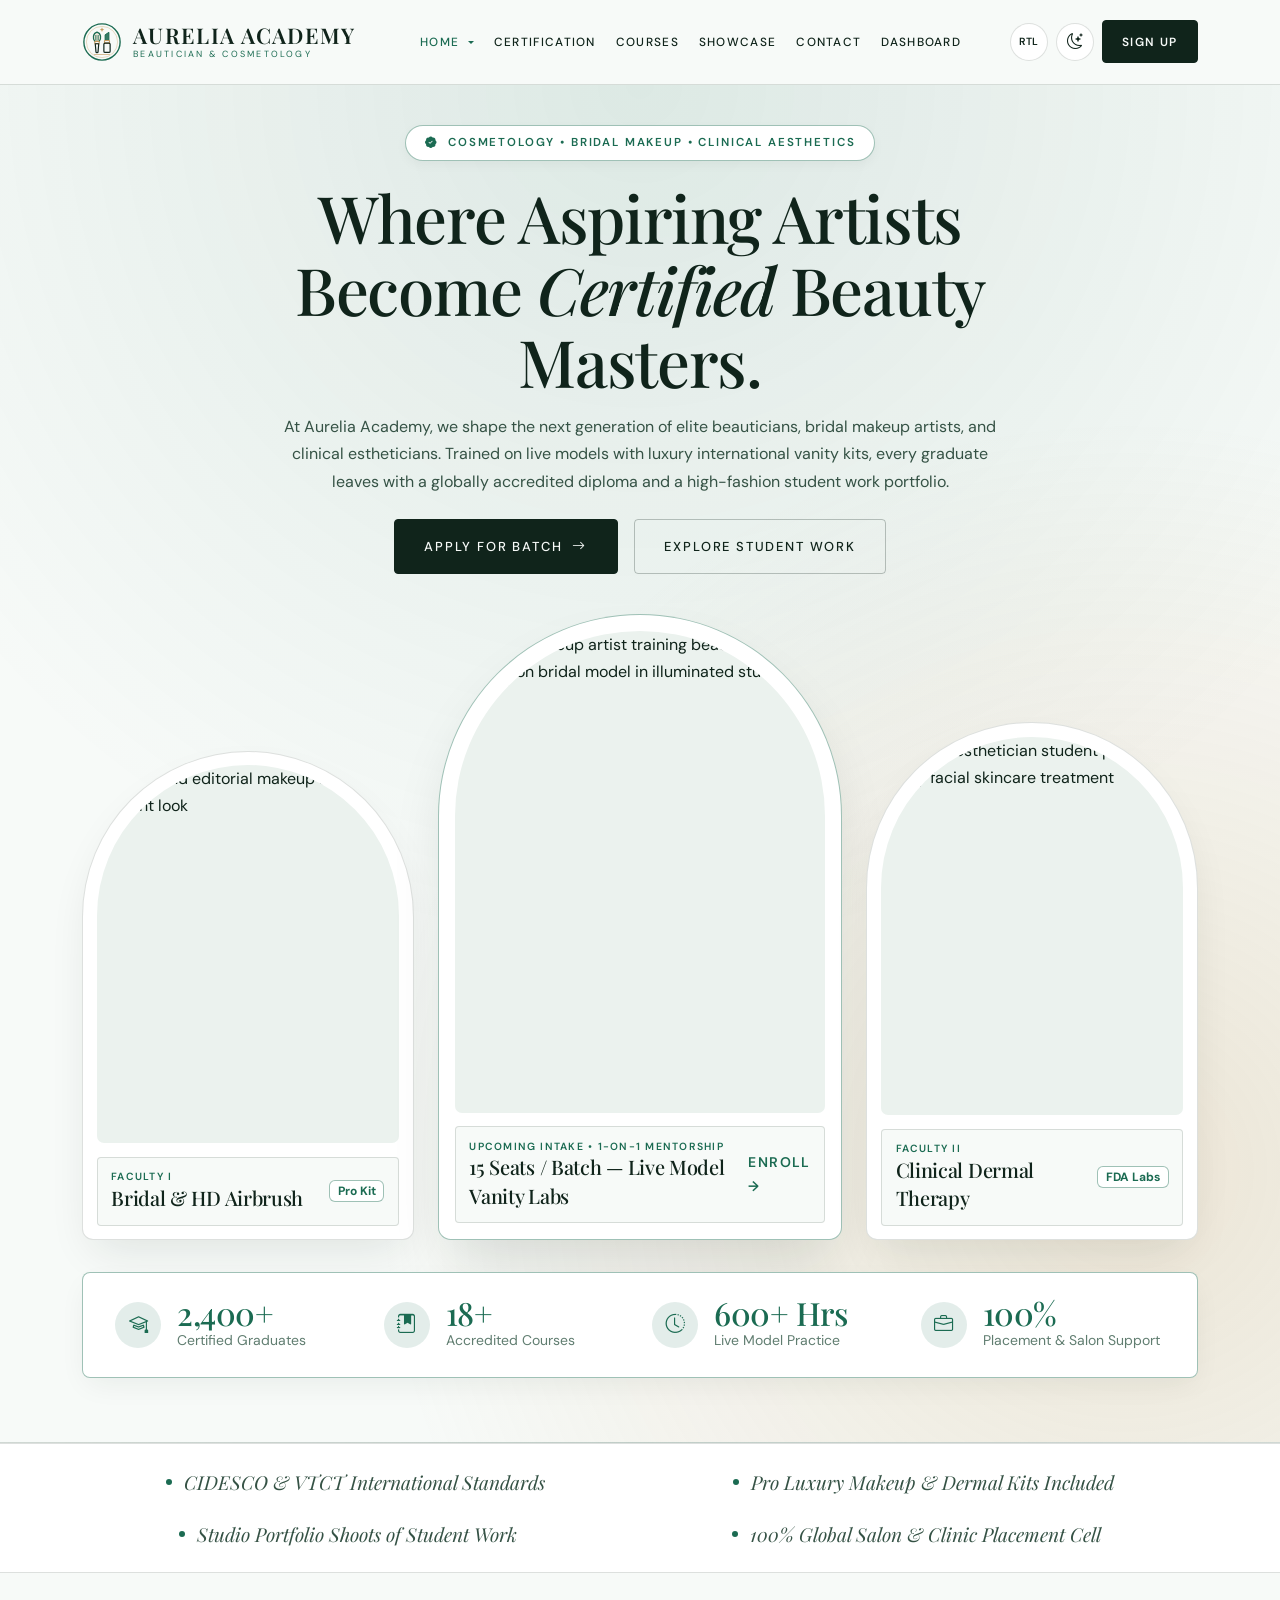
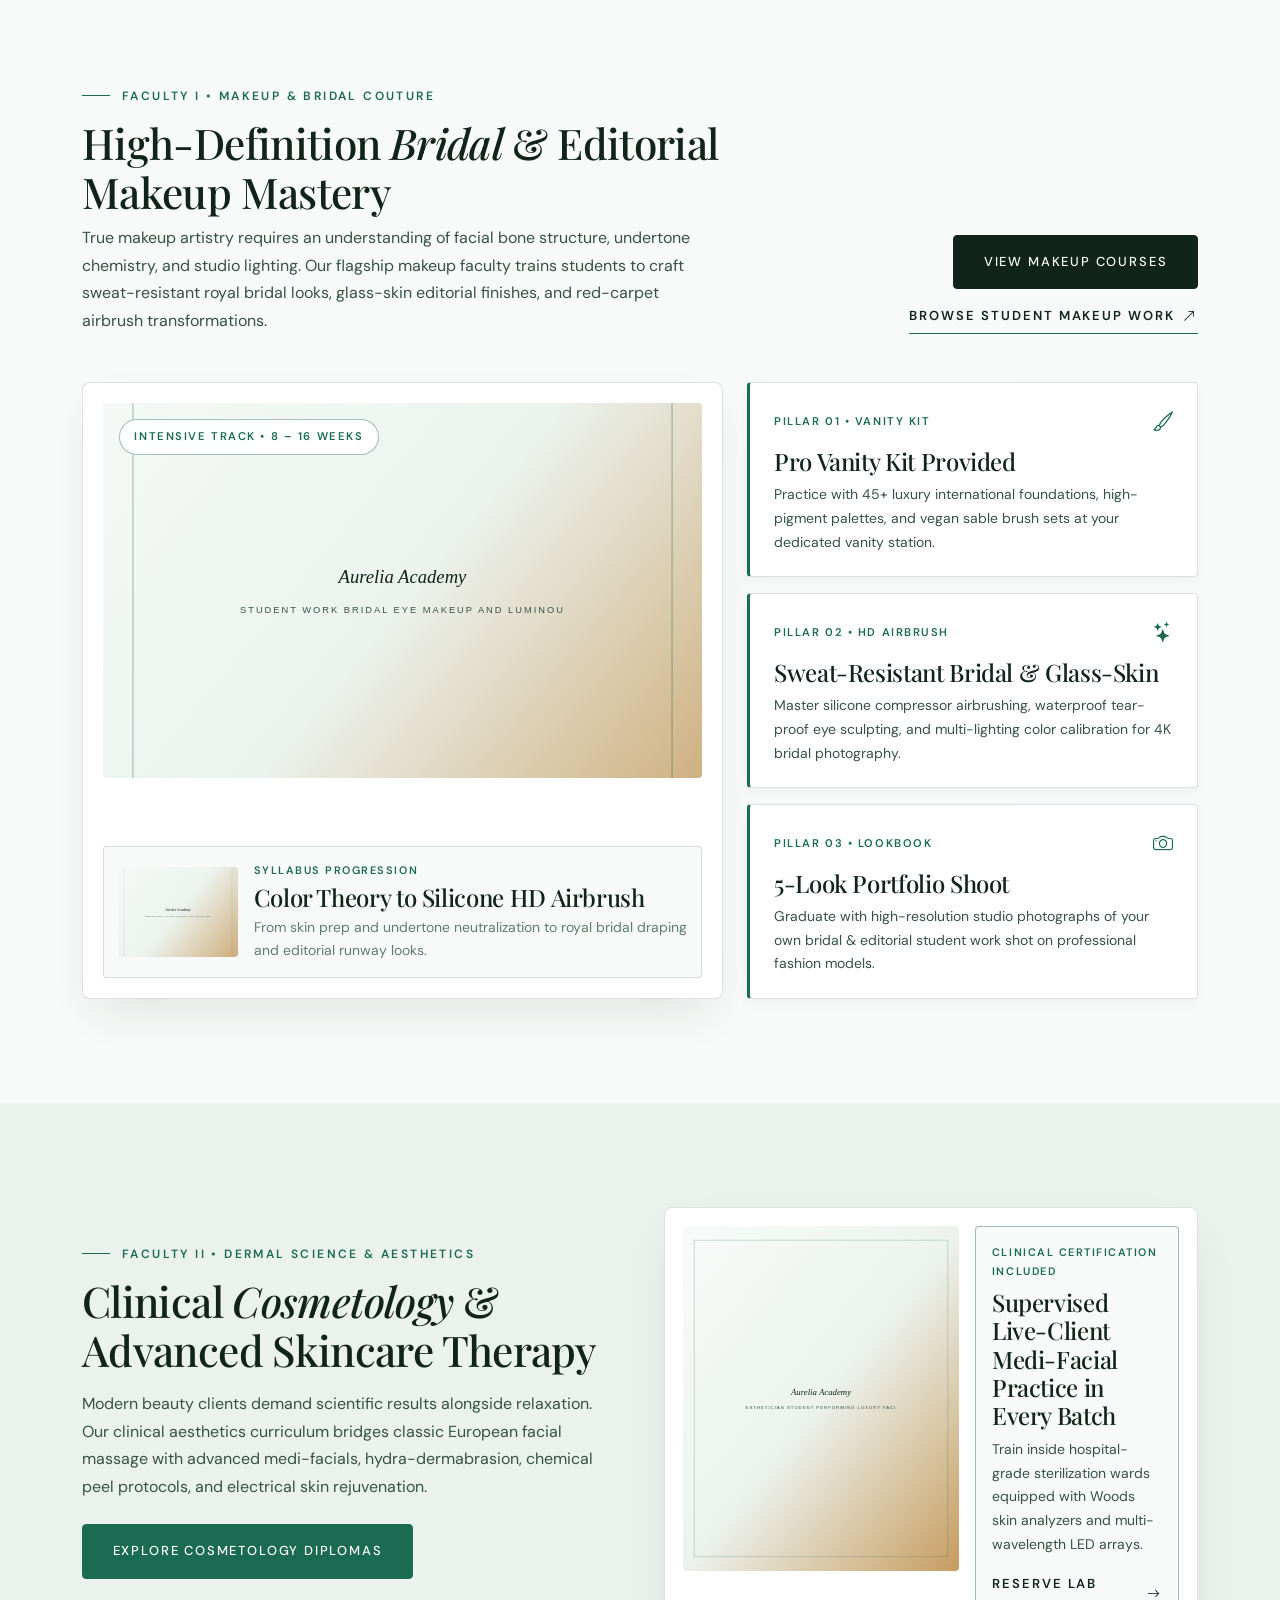
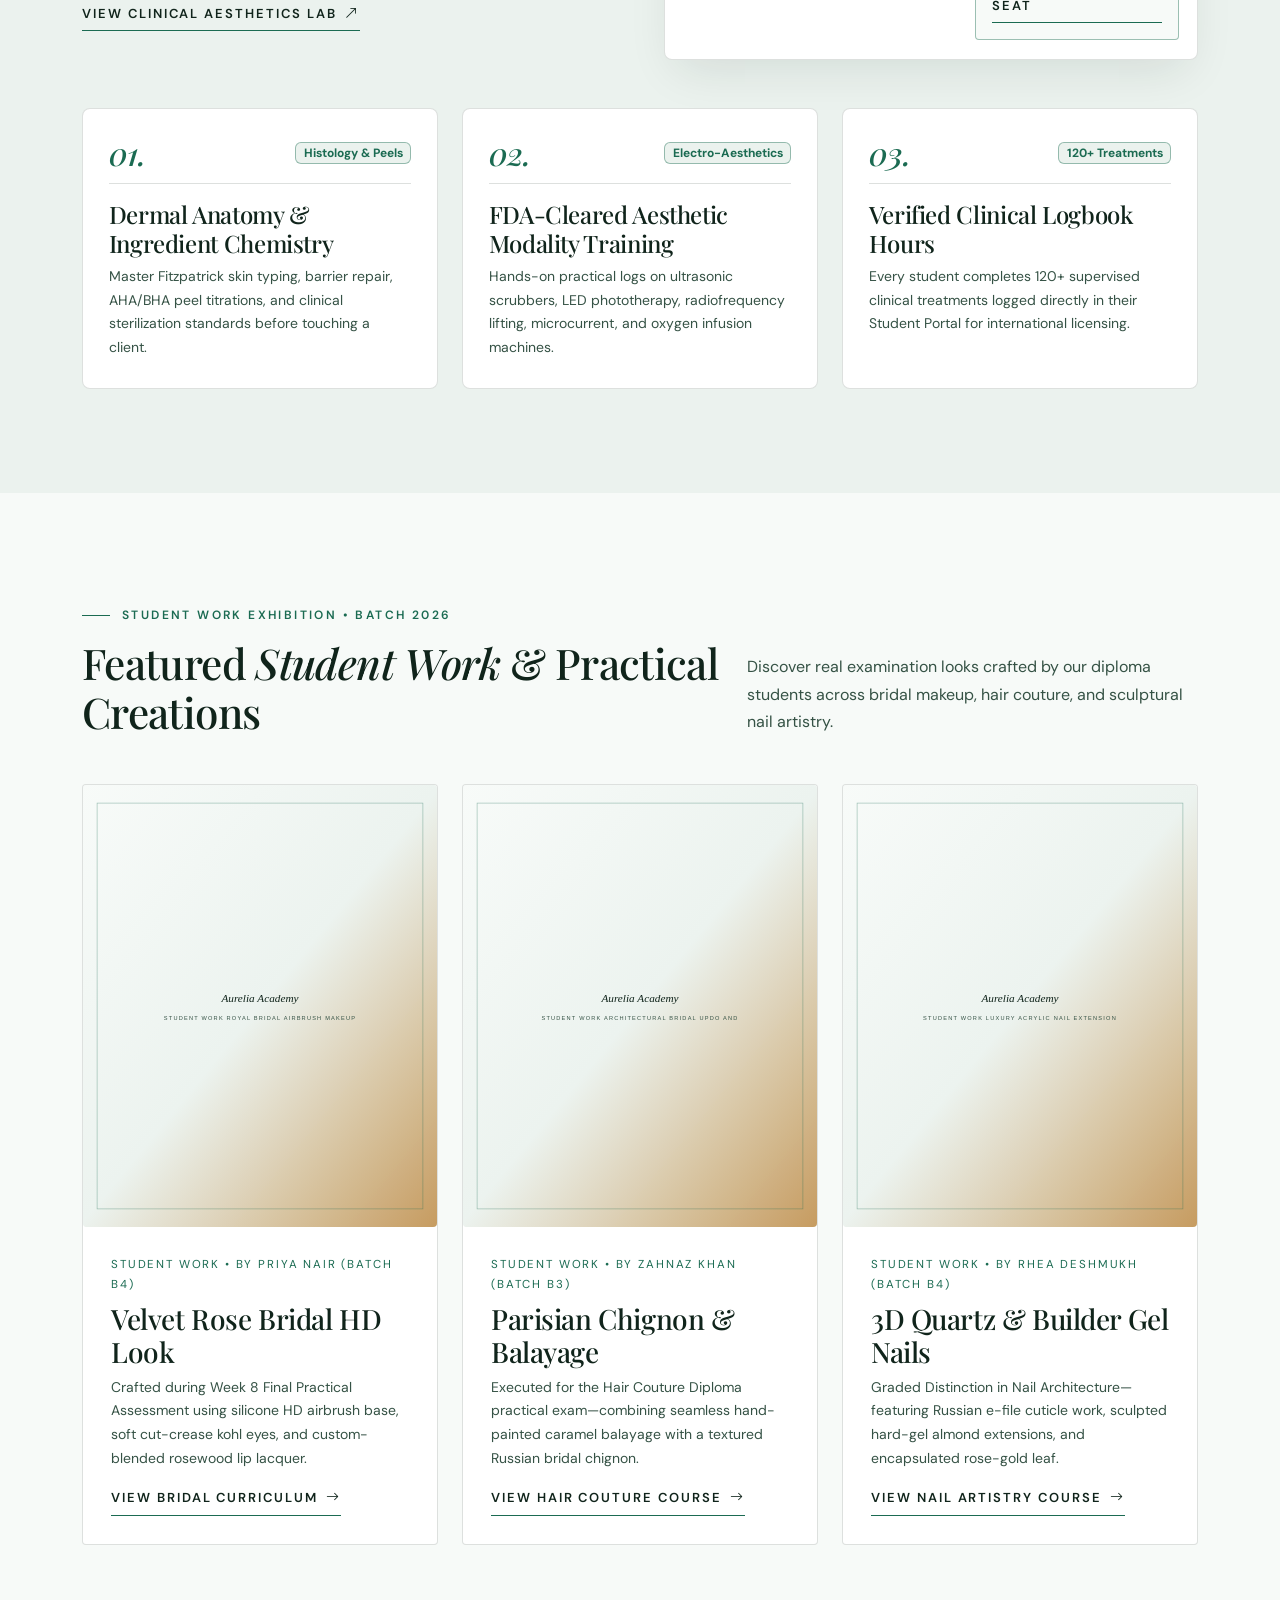
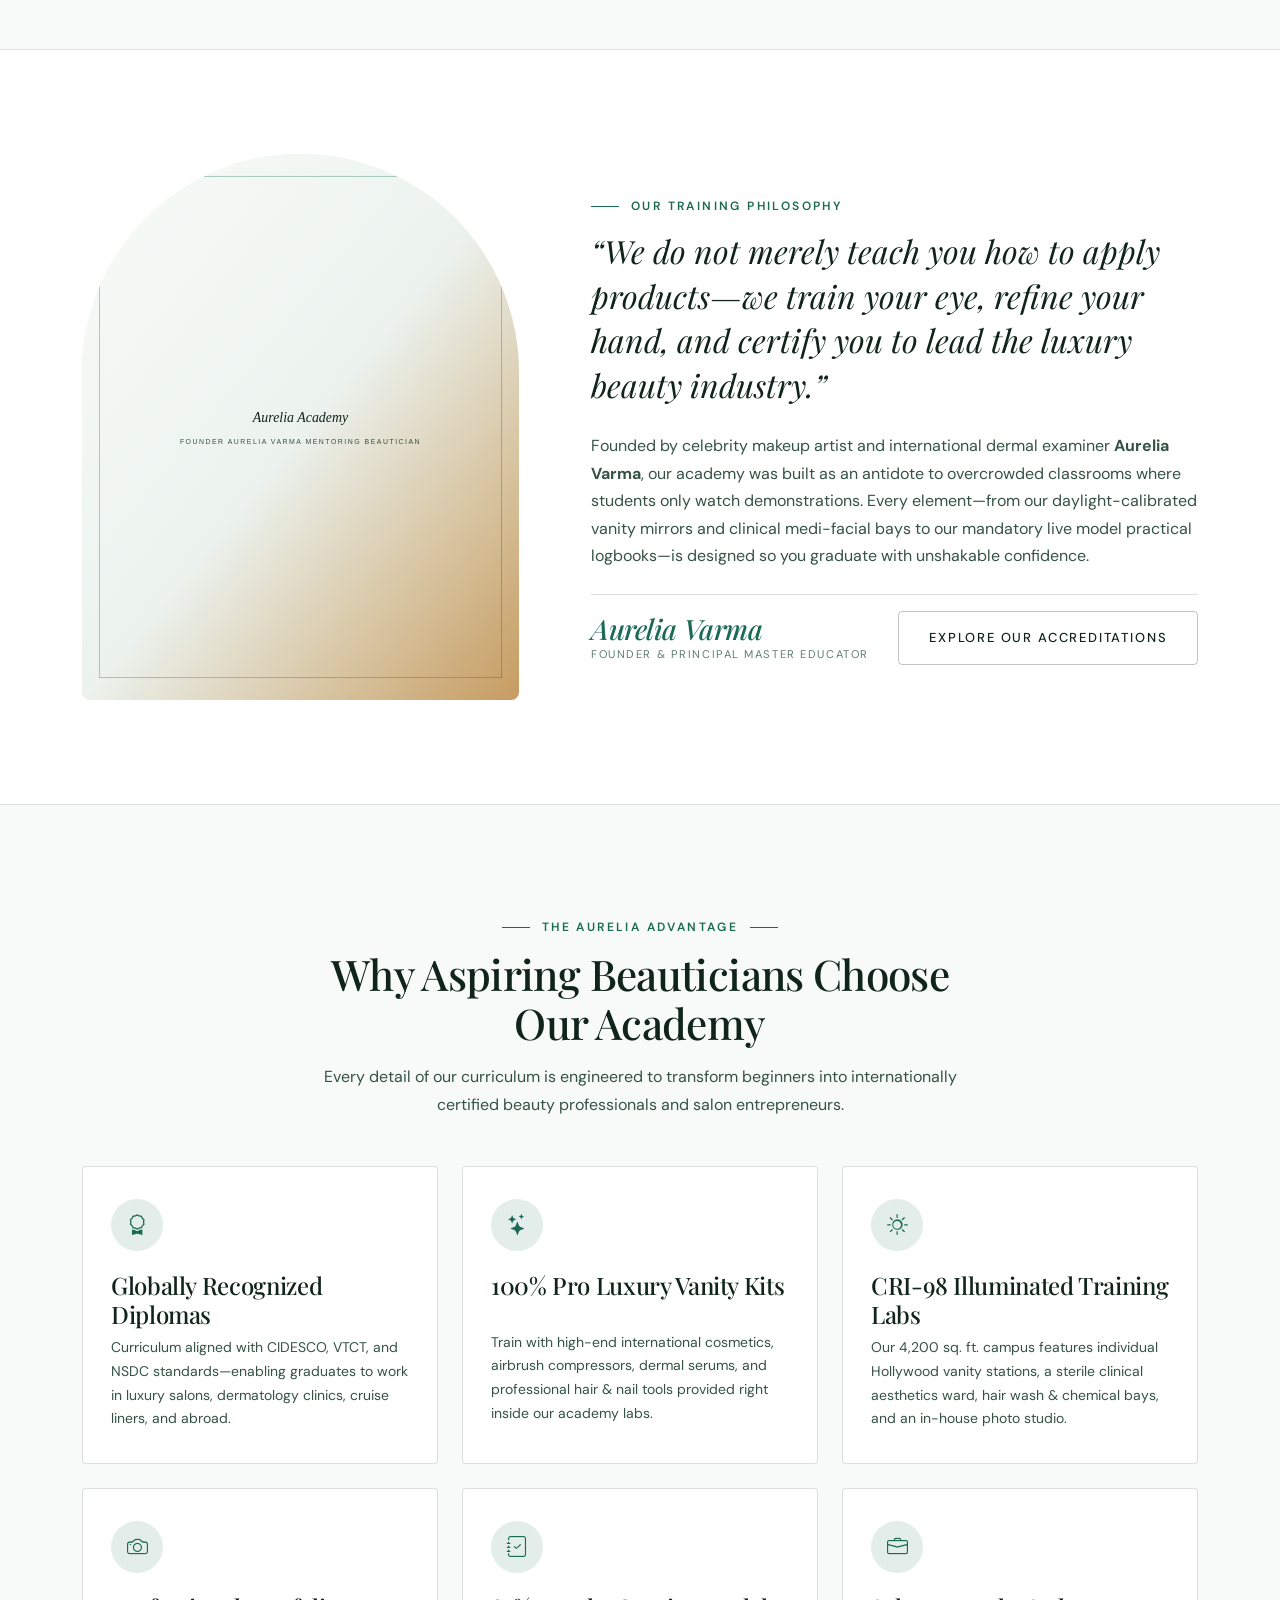
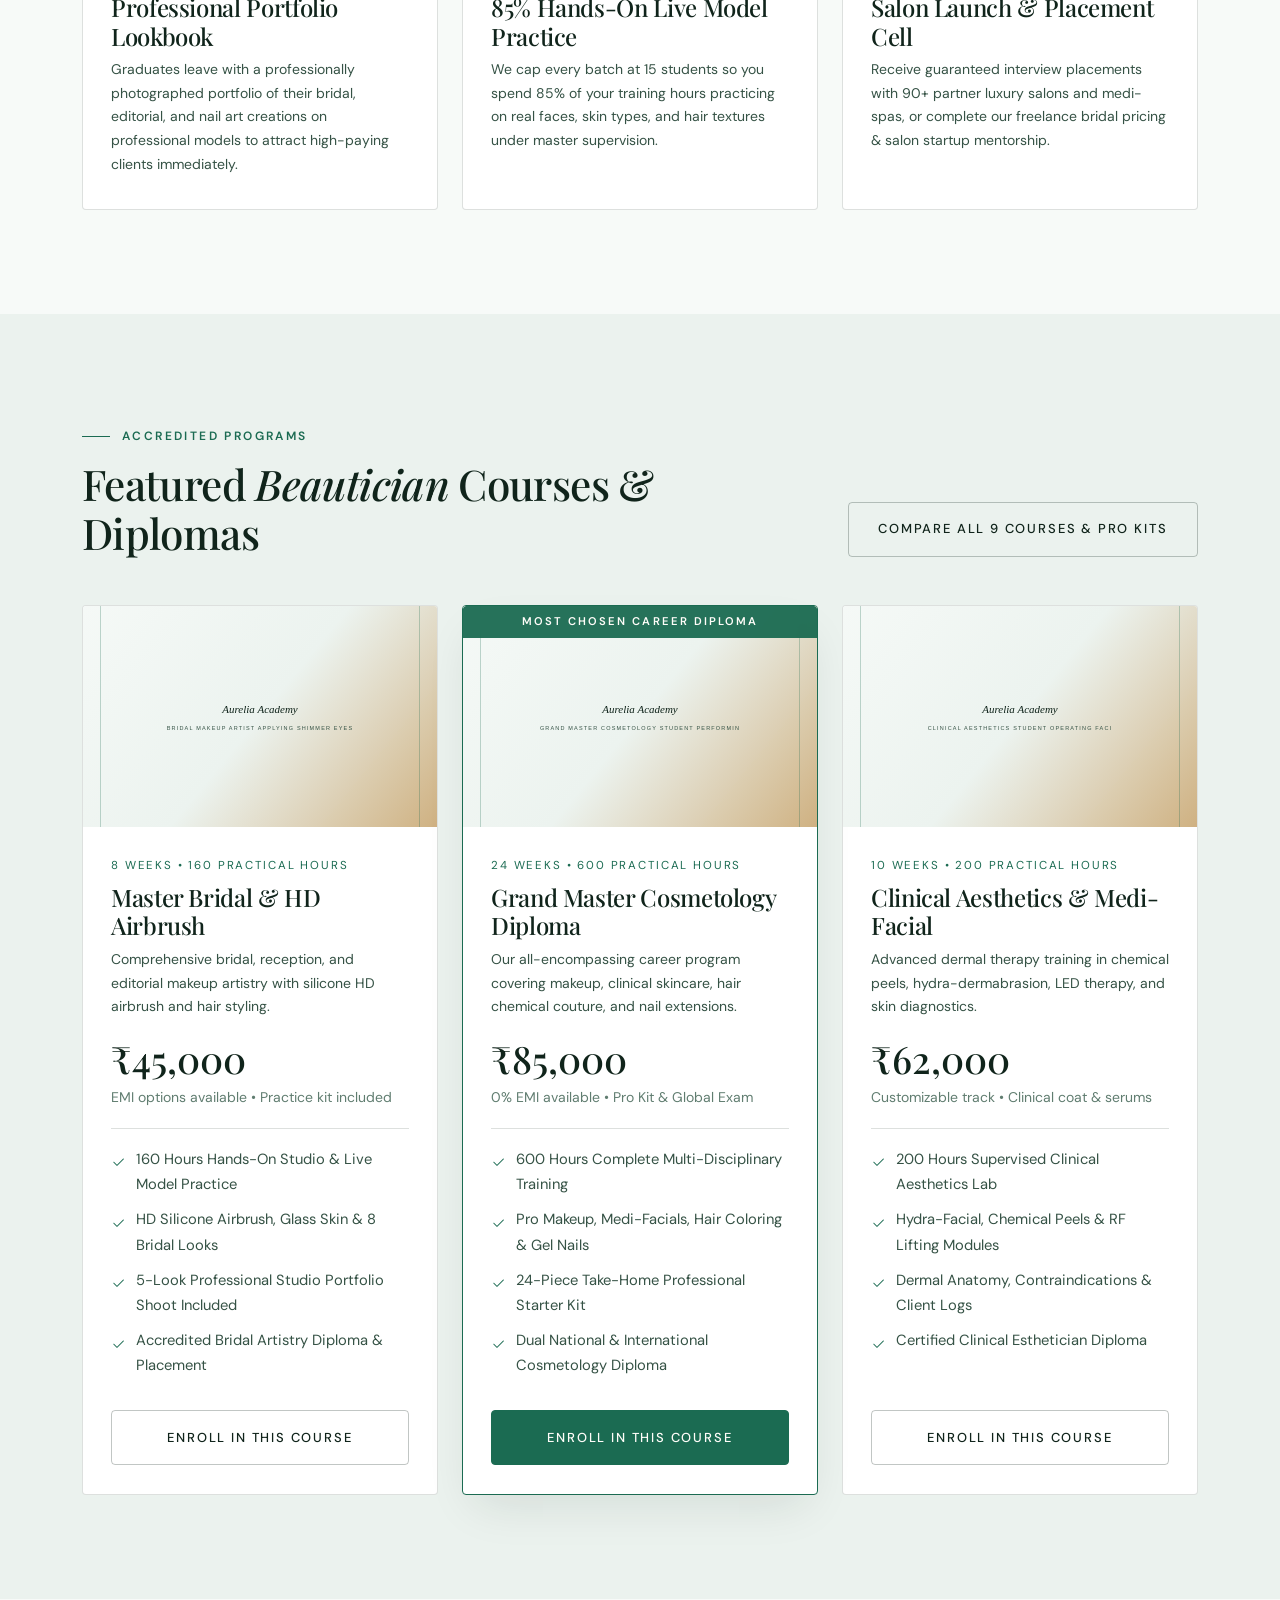
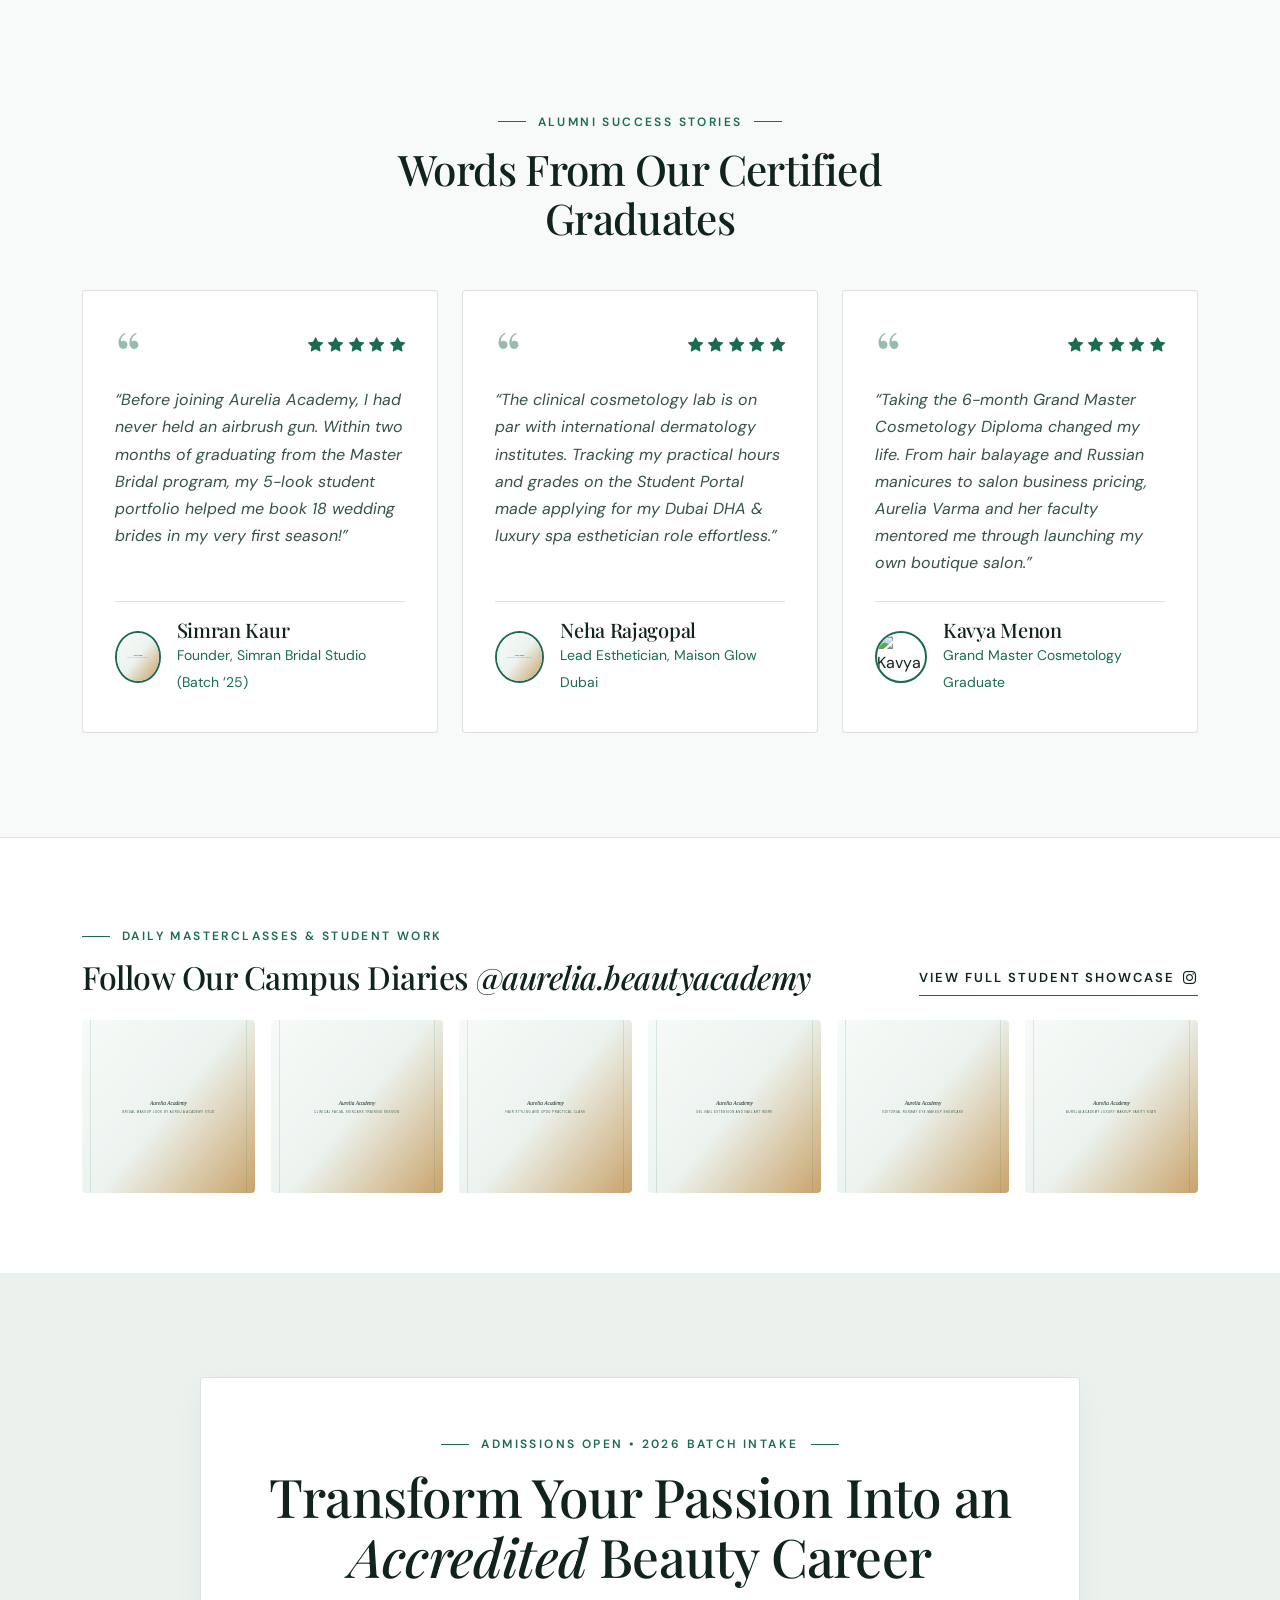
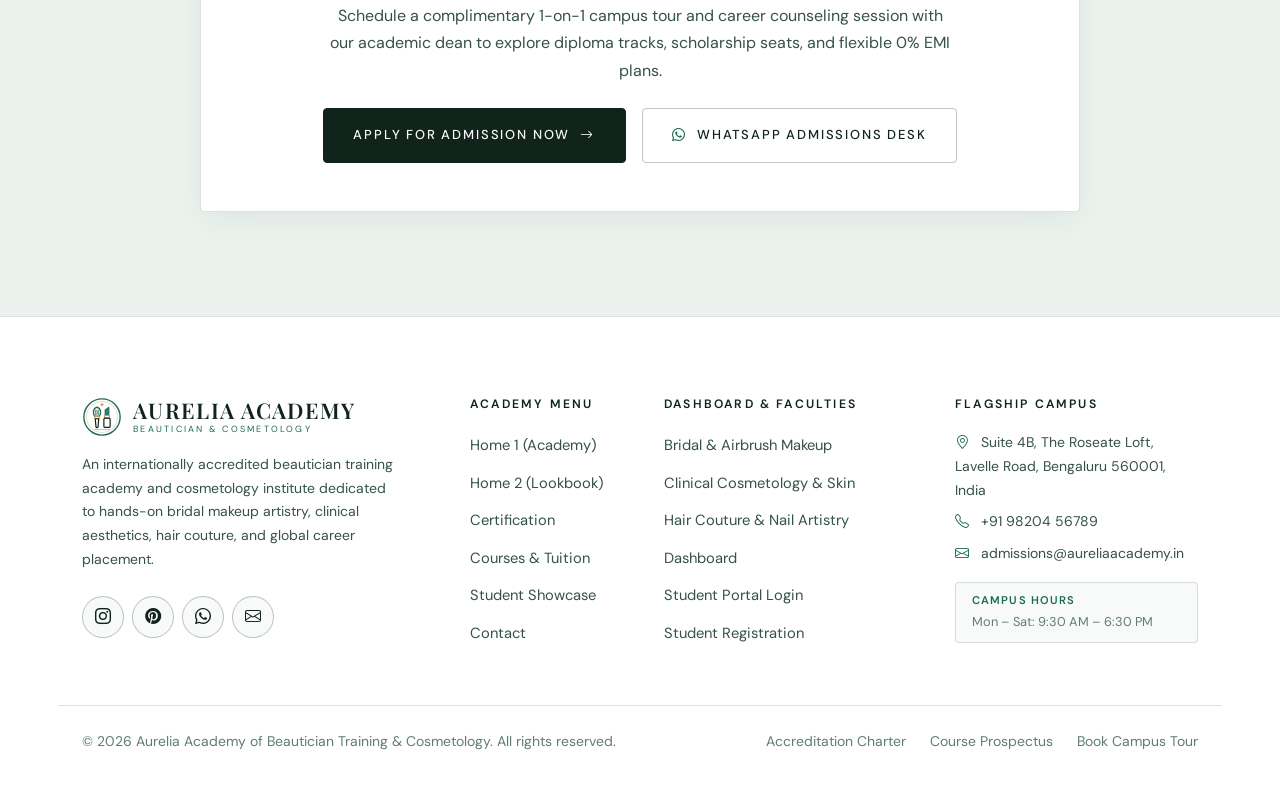
==== commit 0b6aad9f: "U" ====
--- a/index.html
+++ b/index.html
@@ -13,7 +13,7 @@
   <link rel="preconnect" href="https://fonts.googleapis.com">
   <link rel="preconnect" href="https://fonts.gstatic.com" crossorigin>
   <link
-    href="https://fonts.googleapis.com/css2?family=Cormorant+Garamond:ital,wght@0,300;0,400;0,500;0,600;1,400;1,500&family=Plus+Jakarta+Sans:wght@300;400;500;600&display=swap"
+    href="https://fonts.googleapis.com/css2?family=DM+Sans:ital,opsz,wght@0,9..40,300..700;1,9..40,400&family=Playfair+Display:ital,wght@0,400..700;1,400..600&display=swap"
     rel="stylesheet">
 
   <!-- Bootstrap 5.3 CSS & Bootstrap Icons -->
@@ -35,14 +35,17 @@
         <!-- Brand Icon + Brand Name -->
         <a class="navbar-brand-luxury" href="index.html">
           <svg class="brand-icon-svg" viewBox="0 0 64 64" fill="none" aria-hidden="true">
-            <rect x="2" y="2" width="60" height="60" rx="14" stroke="#B45474" stroke-width="2.2" />
-            <path d="M18 46V27C18 19.268 24.268 13 32 13C39.732 13 46 19.268 46 27V46" stroke="#B45474"
-              stroke-width="2.2" stroke-linecap="round" />
-            <path d="M32 21C28.5 25.5 27 29.5 32 34C37 29.5 35.5 25.5 32 21Z" stroke="currentColor" stroke-width="2"
-              stroke-linejoin="round" />
-            <path d="M22 44C24.8 39 28.2 36.8 32 36.8C35.8 36.8 39.2 39 42 44" stroke="#B45474" stroke-width="2"
-              stroke-linecap="round" />
-            <path d="M32 7L33.2 9.8L36 11L33.2 12.2L32 15L30.8 12.2L28 11L30.8 9.8L32 7Z" fill="#B45474" />
+            <circle cx="32" cy="32" r="29" stroke="var(--accent-gold, #1B6B52)" stroke-width="2.2" />
+            <circle cx="32" cy="32" r="25" stroke="var(--accent-rose, #C59B5F)" stroke-width="1" stroke-opacity="0.55" />
+            <path d="M20.5 31C16.8 26.2 17.2 18.2 24 16.2C30.8 18.2 31.2 26.2 27.5 31Z" fill="var(--accent-rose, #C59B5F)" fill-opacity="0.22" stroke="var(--accent-gold, #1B6B52)" stroke-width="2" stroke-linejoin="round" />
+            <path d="M22.2 21.5V28.5M25.8 21.5V28.5" stroke="var(--accent-gold, #1B6B52)" stroke-width="1.5" stroke-linecap="round" />
+            <rect x="20.5" y="31" width="7" height="3.8" rx="1" stroke="var(--accent-rose, #C59B5F)" stroke-width="1.8" />
+            <path d="M21.2 34.8H26.8L25.6 48.2C25.5 49.2 22.5 49.2 22.4 48.2Z" stroke="currentColor" stroke-width="1.9" stroke-linejoin="round" />
+            <path d="M37 29.5V20.5L43 16.5V29.5Z" fill="var(--accent-gold, #1B6B52)" fill-opacity="0.88" stroke="var(--accent-gold, #1B6B52)" stroke-width="1.6" stroke-linejoin="round" />
+            <rect x="36" y="29.5" width="8" height="4.2" rx="0.8" stroke="var(--accent-rose, #C59B5F)" stroke-width="1.8" />
+            <rect x="35" y="33.7" width="10" height="15" rx="2" stroke="currentColor" stroke-width="1.9" />
+            <path d="M32 8.5L33.1 11.1L35.7 12.2L33.1 13.3L32 15.9L30.9 13.3L28.3 12.2L30.9 11.1Z" fill="var(--accent-rose, #C59B5F)" />
+            <path d="M20 52H44" stroke="var(--accent-rose, #C59B5F)" stroke-width="1.5" stroke-linecap="round" opacity="0.7" />
           </svg>
           <span class="brand-text-wrap">
             <span class="brand-title">Aurelia Academy</span>
@@ -59,25 +62,25 @@
         <!-- Collapsible Navigation Links -->
         <div class="collapse navbar-collapse" id="studioNavbarCollapse">
           <ul class="navbar-nav mx-auto">
-            <li class="nav-item dropdown">
+            <li class="nav-item dropdown d-none d-xl-block">
               <a class="nav-link dropdown-toggle active" href="index.html" id="homeDropdown" role="button"
-                data-bs-toggle="dropdown" aria-expanded="false">
+                data-bs-toggle="dropdown" data-bs-display="static" aria-expanded="false">
                 Home
               </a>
               <ul class="dropdown-menu" aria-labelledby="homeDropdown">
                 <li>
-                  <a class="dropdown-item active" href="index.html">
-                    <span>Home 1 — Editorial Academy</span>
-                    <span class="demo-tag">01</span>
-                  </a>
+                  <a class="dropdown-item active" href="index.html">Home 1</a>
                 </li>
                 <li>
-                  <a class="dropdown-item" href="home-2.html">
-                    <span>Home 2 — Couture Lookbook</span>
-                    <span class="demo-tag">02</span>
-                  </a>
+                  <a class="dropdown-item" href="home-2.html">Home 2</a>
                 </li>
               </ul>
+            </li>
+            <li class="nav-item d-xl-none">
+              <a class="nav-link active" href="index.html">Home 1</a>
+            </li>
+            <li class="nav-item d-xl-none">
+              <a class="nav-link" href="home-2.html">Home 2</a>
             </li>
             <li class="nav-item">
               <a class="nav-link" href="certification.html">Certification</a>
@@ -89,10 +92,10 @@
               <a class="nav-link" href="showcase.html">Showcase</a>
             </li>
             <li class="nav-item">
-              <a class="nav-link" href="admissions.html">Admissions</a>
+              <a class="nav-link" href="admissions.html">Contact</a>
             </li>
             <li class="nav-item">
-              <a class="nav-link" href="portal.html">Portal</a>
+              <a class="nav-link" href="portal.html">Dashboard</a>
             </li>
           </ul>
 
@@ -123,73 +126,123 @@
 
   <main>
     <!-- ======================================================================
-         1. LARGE CINEMATIC HERO SECTION
+         1. REDESIGNED HOME 1 HERO: CONSERVATORY ARCHED TRIPTYCH & CREDENTIAL RIBBON
          ====================================================================== -->
     <section class="hero-home1">
       <div class="container position-relative" style="z-index: 2;">
-        <div class="row align-items-center g-5">
-          <div class="col-lg-6">
-            <div class="gsap-hero-fade">
-              <span class="eyebrow">Cosmetology &bull; Bridal Makeup &bull; Clinical Aesthetics</span>
-            </div>
-            <h1 class="display-hero mb-4 gsap-hero-fade">
-              Where Aspiring Artists Become <em>Certified</em> Beauty Masters.
-            </h1>
-            <p class="section-subtitle mb-4 pe-lg-4 gsap-hero-fade">
-              At Aurelia Academy, we shape the next generation of elite beauticians, bridal makeup artists, and clinical
-              estheticians. Trained on live models with luxury international vanity kits, every graduate leaves with a
-              globally accredited diploma and a high-fashion student work portfolio.
-            </p>
-
-            <div class="d-flex flex-wrap align-items-center gap-3 mb-5 gsap-hero-fade">
-              <a href="admissions.html#enquiry-form" class="btn-luxury btn-luxury-primary">
-                <span>Apply for Batch</span>
-                <i class="bi bi-arrow-right"></i>
-              </a>
-              <a href="showcase.html" class="btn-luxury btn-luxury-outline">
-                <span>Explore Student Work</span>
-              </a>
-            </div>
-
-            <div class="row g-4 pt-3 border-top" style="border-color: var(--border-subtle) !important;">
-              <div class="col-4">
-                <div class="font-serif fs-2 text-gold">2,400+</div>
-                <div class="small text-muted-luxury">Certified Graduates</div>
-              </div>
-              <div class="col-4">
-                <div class="font-serif fs-2 text-gold">18+</div>
-                <div class="small text-muted-luxury">Accredited Courses</div>
-              </div>
-              <div class="col-4">
-                <div class="font-serif fs-2 text-gold">100%</div>
-                <div class="small text-muted-luxury">Placement &amp; Salon Support</div>
-              </div>
-            </div>
-          </div>
-
-          <div class="col-lg-6">
-            <div class="hero-home1-composition gsap-hero-fade">
-              <div class="hero-home1-main-img photo-frame">
-                <img
-                  src="https://images.pexels.com/photos/3065209/pexels-photo-3065209.jpeg?auto=compress&cs=tinysrgb&w=1200"
-                  alt="Master makeup artist training beautician student on bridal model in illuminated studio">
-              </div>
-
-              <div class="hero-home1-secondary-img photo-frame">
-                <img
-                  src="https://images.pexels.com/photos/3997989/pexels-photo-3997989.jpeg?auto=compress&cs=tinysrgb&w=800"
-                  alt="Clinical esthetician student performing luxury facial skincare treatment">
-              </div>
-
-              <div class="hero-home1-note editorial-badge">
-                <div class="small text-gold text-uppercase fw-semibold mb-1"
-                  style="letter-spacing: 0.14em; font-size: 0.68rem;">
-                  Upcoming Intake
-                </div>
-                <div class="font-serif fs-5 mb-1">15 Seats / Batch</div>
-                <p class="small text-muted-luxury mb-0" style="line-height: 1.45;">
-                  Ensuring 1-on-1 master educator mentorship &amp; dedicated live model vanity stations.
-                </p>
+        <!-- Centered Conservatory Header -->
+        <div class="hero-home1-header gsap-hero-fade">
+          <div class="hero-home1-crest-pill">
+            <i class="bi bi-patch-check-fill"></i>
+            <span>Cosmetology &bull; Bridal Makeup &bull; Clinical Aesthetics</span>
+          </div>
+          <h1 class="display-hero mb-3">
+            Where Aspiring Artists Become <em>Certified</em> Beauty Masters.
+          </h1>
+          <p class="section-subtitle mx-auto mb-4" style="max-width: 720px;">
+            At Aurelia Academy, we shape the next generation of elite beauticians, bridal makeup artists, and clinical
+            estheticians. Trained on live models with luxury international vanity kits, every graduate leaves with a
+            globally accredited diploma and a high-fashion student work portfolio.
+          </p>
+          <div class="d-flex flex-wrap justify-content-center align-items-center gap-3">
+            <a href="admissions.html#enquiry-form" class="btn-luxury btn-luxury-primary">
+              <span>Apply for Batch</span>
+              <i class="bi bi-arrow-right"></i>
+            </a>
+            <a href="showcase.html" class="btn-luxury btn-luxury-outline">
+              <span>Explore Student Work</span>
+            </a>
+          </div>
+        </div>
+
+        <!-- 3-Panel Architectural Arched Triptych Gallery -->
+        <div class="hero-home1-triptych gsap-hero-fade">
+          <!-- Left Arch Panel -->
+          <div class="hero-triptych-card">
+            <div class="hero-triptych-img photo-frame">
+              <img
+                src="https://images.pexels.com/photos/457701/pexels-photo-457701.jpeg?auto=compress&cs=tinysrgb&w=900"
+                alt="Bridal and editorial makeup artistry student look">
+            </div>
+            <div class="hero-triptych-caption">
+              <div>
+                <span class="small text-gold text-uppercase fw-semibold d-block" style="letter-spacing: 0.12em; font-size: 0.65rem;">Faculty I</span>
+                <strong class="font-serif fs-5">Bridal &amp; HD Airbrush</strong>
+              </div>
+              <span class="badge bg-surface text-gold border" style="border-color: var(--border-gold) !important;">Pro Kit</span>
+            </div>
+          </div>
+
+          <!-- Center Grand Arch Stage -->
+          <div class="hero-triptych-card center-stage">
+            <div class="hero-triptych-img photo-frame">
+              <img
+                src="https://images.pexels.com/photos/3065209/pexels-photo-3065209.jpeg?auto=compress&cs=tinysrgb&w=1200"
+                alt="Master makeup artist training beautician student on bridal model in illuminated studio">
+            </div>
+            <div class="hero-triptych-caption">
+              <div>
+                <span class="small text-gold text-uppercase fw-semibold d-block" style="letter-spacing: 0.12em; font-size: 0.65rem;">Upcoming Intake &bull; 1-on-1 Mentorship</span>
+                <strong class="font-serif fs-5">15 Seats / Batch &mdash; Live Model Vanity Labs</strong>
+              </div>
+              <a href="admissions.html#enquiry-form" class="text-gold fw-semibold small text-uppercase" style="letter-spacing: 0.1em;">Enroll &rarr;</a>
+            </div>
+          </div>
+
+          <!-- Right Arch Panel -->
+          <div class="hero-triptych-card">
+            <div class="hero-triptych-img photo-frame">
+              <img
+                src="https://images.pexels.com/photos/3997989/pexels-photo-3997989.jpeg?auto=compress&cs=tinysrgb&w=800"
+                alt="Clinical esthetician student performing luxury facial skincare treatment">
+            </div>
+            <div class="hero-triptych-caption">
+              <div>
+                <span class="small text-gold text-uppercase fw-semibold d-block" style="letter-spacing: 0.12em; font-size: 0.65rem;">Faculty II</span>
+                <strong class="font-serif fs-5">Clinical Dermal Therapy</strong>
+              </div>
+              <span class="badge bg-surface text-gold border" style="border-color: var(--border-gold) !important;">FDA Labs</span>
+            </div>
+          </div>
+        </div>
+
+        <!-- Bottom 4-Column Architectural Stat & Credential Bar -->
+        <div class="hero-home1-metrics-bar gsap-hero-fade">
+          <div class="row g-4 align-items-center">
+            <div class="col-6 col-lg-3">
+              <div class="hero-metric-cell">
+                <div class="hero-metric-icon"><i class="bi bi-mortarboard"></i></div>
+                <div>
+                  <div class="font-serif fs-2 text-gold lh-1">2,400+</div>
+                  <div class="small text-muted-luxury">Certified Graduates</div>
+                </div>
+              </div>
+            </div>
+            <div class="col-6 col-lg-3">
+              <div class="hero-metric-cell">
+                <div class="hero-metric-icon"><i class="bi bi-journal-bookmark-fill"></i></div>
+                <div>
+                  <div class="font-serif fs-2 text-gold lh-1">18+</div>
+                  <div class="small text-muted-luxury">Accredited Courses</div>
+                </div>
+              </div>
+            </div>
+            <div class="col-6 col-lg-3">
+              <div class="hero-metric-cell">
+                <div class="hero-metric-icon"><i class="bi bi-clock-history"></i></div>
+                <div>
+                  <div class="font-serif fs-2 text-gold lh-1">600+ Hrs</div>
+                  <div class="small text-muted-luxury">Live Model Practice</div>
+                </div>
+              </div>
+            </div>
+            <div class="col-6 col-lg-3">
+              <div class="hero-metric-cell">
+                <div class="hero-metric-icon"><i class="bi bi-briefcase"></i></div>
+                <div>
+                  <div class="font-serif fs-2 text-gold lh-1">100%</div>
+                  <div class="small text-muted-luxury">Placement &amp; Salon Support</div>
+                </div>
               </div>
             </div>
           </div>
@@ -224,76 +277,25 @@
     </div>
 
     <!-- ======================================================================
-         3. FEATURED BRIDAL & EDITORIAL MAKEUP TRAINING SECTION
+         3. REDESIGNED BRIDAL & EDITORIAL MAKEUP TRAINING SECTION
          ====================================================================== -->
     <section class="section-py-lg bg-ivory">
       <div class="container">
-        <div class="row align-items-center g-5">
-          <div class="col-lg-6 gsap-reveal">
-            <div class="row g-4 justify-content-center align-items-stretch">
-              <div class="col-6">
-                <div class="photo-frame frame-museum ratio-portrait">
-                  <img
-                    src="https://images.pexels.com/photos/457701/pexels-photo-457701.jpeg?auto=compress&cs=tinysrgb&w=900"
-                    alt="Student work bridal eye makeup and luminous skin finish" loading="lazy">
-                </div>
-              </div>
-              <div class="col-6">
-                <div class="photo-frame frame-museum ratio-portrait">
-                  <img
-                    src="https://images.pexels.com/photos/2113855/pexels-photo-2113855.jpeg?auto=compress&cs=tinysrgb&w=800"
-                    alt="Professional makeup brushes and luxury cosmetic palettes on academy vanity" loading="lazy">
-                </div>
-              </div>
-              <div class="col-12">
-                <div class="p-3 border rounded-1 bg-surface d-flex align-items-center justify-content-between flex-wrap gap-2"
-                  style="border-color: var(--border-subtle) !important;">
-                  <div>
-                    <span class="d-block text-gold small text-uppercase mb-1"
-                      style="letter-spacing: 0.14em; font-size: 0.68rem;">Intensive Track</span>
-                    <span class="font-serif fs-4">8 – 16 Weeks</span>
-                  </div>
-                  <p class="small text-muted-luxury mb-0" style="max-width: 300px;">From color theory and skin prep to HD silicone airbrush and editorial runway looks.</p>
-                </div>
-              </div>
-            </div>
-          </div>
-
-          <div class="col-lg-6 ps-lg-5 gsap-reveal">
+        <!-- Editorial Header Bar -->
+        <div class="row align-items-end justify-content-between g-4 mb-5 gsap-reveal">
+          <div class="col-lg-7">
             <span class="eyebrow">Faculty I &bull; Makeup &amp; Bridal Couture</span>
-            <h2 class="section-title">
+            <h2 class="section-title mb-2">
               High-Definition <em>Bridal</em> &amp; Editorial Makeup Mastery
             </h2>
-            <p class="section-subtitle mb-4">
+            <p class="section-subtitle mb-0">
               True makeup artistry requires an understanding of facial bone structure, undertone chemistry, and studio
               lighting. Our flagship makeup faculty trains students to craft sweat-resistant royal bridal looks, glass-skin
               editorial finishes, and red-carpet airbrush transformations.
             </p>
-            <div class="row g-3 mb-4">
-              <div class="col-sm-6">
-                <div class="d-flex align-items-start gap-2">
-                  <i class="bi bi-check2-circle text-gold mt-1"></i>
-                  <div>
-                    <strong class="d-block small text-uppercase" style="letter-spacing: 0.08em;">Pro Vanity Kit
-                      Provided</strong>
-                    <span class="small text-muted-luxury">Practice with 45+ luxury international foundations, pigments,
-                      and sable brush sets.</span>
-                  </div>
-                </div>
-              </div>
-              <div class="col-sm-6">
-                <div class="d-flex align-items-start gap-2">
-                  <i class="bi bi-check2-circle text-gold mt-1"></i>
-                  <div>
-                    <strong class="d-block small text-uppercase" style="letter-spacing: 0.08em;">5-Look Portfolio
-                      Shoot</strong>
-                    <span class="small text-muted-luxury">Graduate with high-resolution studio photographs of your own
-                      bridal &amp; editorial student work.</span>
-                  </div>
-                </div>
-              </div>
-            </div>
-            <div class="d-flex flex-wrap align-items-center gap-4 pt-2">
+          </div>
+          <div class="col-lg-5 text-lg-end">
+            <div class="d-flex flex-wrap justify-content-lg-end align-items-center gap-3">
               <a href="courses.html#maternity-collection" class="btn-luxury btn-luxury-primary">
                 View Makeup Courses
               </a>
@@ -304,16 +306,84 @@
             </div>
           </div>
         </div>
+
+        <!-- Redesigned Cinema Stage + 3 Architectural Mastery Pillar Cards -->
+        <div class="row g-4 align-items-stretch">
+          <div class="col-lg-7 gsap-reveal">
+            <div class="bridal-atelier-stage">
+              <div class="bridal-main-cinema photo-frame">
+                <img
+                  src="https://images.pexels.com/photos/457701/pexels-photo-457701.jpeg?auto=compress&cs=tinysrgb&w=1100"
+                  alt="Student work bridal eye makeup and luminous skin finish" loading="lazy">
+                <span class="bridal-floating-tag">Intensive Track &bull; 8 – 16 Weeks</span>
+              </div>
+
+              <div class="bridal-sub-strip">
+                <div class="bridal-sub-thumb photo-frame">
+                  <img
+                    src="https://images.pexels.com/photos/2113855/pexels-photo-2113855.jpeg?auto=compress&cs=tinysrgb&w=600"
+                    alt="Professional makeup brushes and luxury cosmetic palettes on academy vanity" loading="lazy">
+                </div>
+                <div>
+                  <span class="d-block text-gold small text-uppercase fw-semibold mb-1"
+                    style="letter-spacing: 0.14em; font-size: 0.68rem;">Syllabus Progression</span>
+                  <div class="font-serif fs-4 mb-1">Color Theory to Silicone HD Airbrush</div>
+                  <p class="small text-muted-luxury mb-0">
+                    From skin prep and undertone neutralization to royal bridal draping and editorial runway looks.
+                  </p>
+                </div>
+              </div>
+            </div>
+          </div>
+
+          <div class="col-lg-5 gsap-reveal">
+            <div class="d-grid gap-3 h-100">
+              <div class="bridal-pillar-card">
+                <div class="d-flex align-items-center justify-content-between mb-2">
+                  <span class="small text-gold text-uppercase fw-semibold" style="letter-spacing: 0.14em; font-size: 0.7rem;">Pillar 01 &bull; Vanity Kit</span>
+                  <i class="bi bi-brush text-gold fs-5"></i>
+                </div>
+                <h3 class="h4 font-serif mb-2">Pro Vanity Kit Provided</h3>
+                <p class="small text-secondary-luxury mb-0">
+                  Practice with 45+ luxury international foundations, high-pigment palettes, and vegan sable brush sets at your dedicated vanity station.
+                </p>
+              </div>
+
+              <div class="bridal-pillar-card">
+                <div class="d-flex align-items-center justify-content-between mb-2">
+                  <span class="small text-gold text-uppercase fw-semibold" style="letter-spacing: 0.14em; font-size: 0.7rem;">Pillar 02 &bull; HD Airbrush</span>
+                  <i class="bi bi-stars text-gold fs-5"></i>
+                </div>
+                <h3 class="h4 font-serif mb-2">Sweat-Resistant Bridal &amp; Glass-Skin</h3>
+                <p class="small text-secondary-luxury mb-0">
+                  Master silicone compressor airbrushing, waterproof tear-proof eye sculpting, and multi-lighting color calibration for 4K bridal photography.
+                </p>
+              </div>
+
+              <div class="bridal-pillar-card">
+                <div class="d-flex align-items-center justify-content-between mb-2">
+                  <span class="small text-gold text-uppercase fw-semibold" style="letter-spacing: 0.14em; font-size: 0.7rem;">Pillar 03 &bull; Lookbook</span>
+                  <i class="bi bi-camera text-gold fs-5"></i>
+                </div>
+                <h3 class="h4 font-serif mb-2">5-Look Portfolio Shoot</h3>
+                <p class="small text-secondary-luxury mb-0">
+                  Graduate with high-resolution studio photographs of your own bridal &amp; editorial student work shot on professional fashion models.
+                </p>
+              </div>
+            </div>
+          </div>
+        </div>
       </div>
     </section>
 
     <!-- ======================================================================
-         4. FEATURED CLINICAL COSMETOLOGY & SKINCARE SECTION
+         4. REDESIGNED CLINICAL COSMETOLOGY & SKINCARE SECTION
          ====================================================================== -->
     <section class="section-py-lg bg-beige">
       <div class="container">
-        <div class="row align-items-center g-5">
-          <div class="col-lg-6 pe-lg-5 order-2 order-lg-1 gsap-reveal">
+        <!-- Top Clinical Laboratory Split Banner -->
+        <div class="row align-items-center g-5 mb-5">
+          <div class="col-lg-6 gsap-reveal">
             <span class="eyebrow">Faculty II &bull; Dermal Science &amp; Aesthetics</span>
             <h2 class="section-title">
               Clinical <em>Cosmetology</em> &amp; Advanced Skincare Therapy
@@ -323,33 +393,7 @@
               bridges classic European facial massage with advanced medi-facials, hydra-dermabrasion, chemical peel
               protocols, and electrical skin rejuvenation.
             </p>
-            <ul class="mb-4">
-              <li class="d-flex align-items-start gap-3 mb-3">
-                <span class="text-gold font-serif fs-4 lh-1">01.</span>
-                <div>
-                  <strong class="d-block">Dermal Anatomy &amp; Ingredient Chemistry</strong>
-                  <span class="small text-secondary-luxury">Master Fitzpatrick skin typing, barrier repair, AHA/BHA peel
-                    titrations, and clinical sterilization standards before touching a client.</span>
-                </div>
-              </li>
-              <li class="d-flex align-items-start gap-3 mb-3">
-                <span class="text-gold font-serif fs-4 lh-1">02.</span>
-                <div>
-                  <strong class="d-block">FDA-Cleared Aesthetic Modality Training</strong>
-                  <span class="small text-secondary-luxury">Hands-on practical logs on ultrasonic scrubbers, LED
-                    phototherapy, radiofrequency lifting, microcurrent, and oxygen infusion machines.</span>
-                </div>
-              </li>
-              <li class="d-flex align-items-start gap-3">
-                <span class="text-gold font-serif fs-4 lh-1">03.</span>
-                <div>
-                  <strong class="d-block">Verified Clinical Logbook Hours</strong>
-                  <span class="small text-secondary-luxury">Every student completes 120+ supervised clinical treatments
-                    logged directly in their Student Portal for international licensing.</span>
-                </div>
-              </li>
-            </ul>
-            <div class="d-flex flex-wrap align-items-center gap-4 pt-2">
+            <div class="d-flex flex-wrap align-items-center gap-4">
               <a href="courses.html#newborn-collection" class="btn-luxury btn-luxury-gold">
                 Explore Cosmetology Diplomas
               </a>
@@ -360,23 +404,74 @@
             </div>
           </div>
 
-          <div class="col-lg-6 order-1 order-lg-2 gsap-reveal">
-            <div class="position-relative">
-              <div class="photo-frame frame-museum ratio-editorial">
+          <div class="col-lg-6 gsap-reveal">
+            <div class="clinical-dual-showcase">
+              <div class="photo-frame ratio-portrait rounded-1">
                 <img
-                  src="https://images.pexels.com/photos/3757942/pexels-photo-3757942.jpeg?auto=compress&cs=tinysrgb&w=1100"
+                  src="https://images.pexels.com/photos/3757942/pexels-photo-3757942.jpeg?auto=compress&cs=tinysrgb&w=1000"
                   alt="Esthetician student performing luxury facial therapy in clinical academy lab" loading="lazy">
               </div>
-              <div class="editorial-badge mt-3 d-flex align-items-center justify-content-between flex-wrap gap-3">
+              <div class="d-flex flex-column justify-content-between p-3 bg-ivory border rounded-1" style="border-color: var(--border-gold) !important;">
                 <div>
-                  <span class="small text-gold text-uppercase d-block"
+                  <span class="small text-gold text-uppercase fw-semibold d-block mb-2"
                     style="letter-spacing: 0.14em; font-size: 0.68rem;">Clinical Certification Included</span>
-                  <span class="font-serif fs-5">Supervised Live-Client Medi-Facial Practice in Every Batch</span>
+                  <h3 class="h4 font-serif mb-2">Supervised Live-Client Medi-Facial Practice in Every Batch</h3>
+                  <p class="small text-secondary-luxury mb-3">
+                    Train inside hospital-grade sterilization wards equipped with Woods skin analyzers and multi-wavelength LED arrays.
+                  </p>
                 </div>
                 <a href="admissions.html#enquiry-form" class="btn-editorial-link">
                   <span>Reserve Lab Seat</span>
                   <i class="bi bi-arrow-right"></i>
                 </a>
+              </div>
+            </div>
+          </div>
+        </div>
+
+        <!-- Bottom 3-Column Clinical Modality Matrix Cards -->
+        <div class="row g-4">
+          <div class="col-md-4 gsap-reveal">
+            <div class="clinical-modality-card">
+              <div>
+                <div class="clinical-step-badge">
+                  <span class="text-gold font-serif fs-2 fst-italic lh-1">01.</span>
+                  <span class="badge bg-beige text-gold border" style="border-color: var(--border-gold) !important;">Histology &amp; Peels</span>
+                </div>
+                <h3 class="h4 font-serif mb-2">Dermal Anatomy &amp; Ingredient Chemistry</h3>
+                <p class="small text-secondary-luxury mb-0">
+                  Master Fitzpatrick skin typing, barrier repair, AHA/BHA peel titrations, and clinical sterilization standards before touching a client.
+                </p>
+              </div>
+            </div>
+          </div>
+
+          <div class="col-md-4 gsap-reveal">
+            <div class="clinical-modality-card">
+              <div>
+                <div class="clinical-step-badge">
+                  <span class="text-gold font-serif fs-2 fst-italic lh-1">02.</span>
+                  <span class="badge bg-beige text-gold border" style="border-color: var(--border-gold) !important;">Electro-Aesthetics</span>
+                </div>
+                <h3 class="h4 font-serif mb-2">FDA-Cleared Aesthetic Modality Training</h3>
+                <p class="small text-secondary-luxury mb-0">
+                  Hands-on practical logs on ultrasonic scrubbers, LED phototherapy, radiofrequency lifting, microcurrent, and oxygen infusion machines.
+                </p>
+              </div>
+            </div>
+          </div>
+
+          <div class="col-md-4 gsap-reveal">
+            <div class="clinical-modality-card">
+              <div>
+                <div class="clinical-step-badge">
+                  <span class="text-gold font-serif fs-2 fst-italic lh-1">03.</span>
+                  <span class="badge bg-beige text-gold border" style="border-color: var(--border-gold) !important;">120+ Treatments</span>
+                </div>
+                <h3 class="h4 font-serif mb-2">Verified Clinical Logbook Hours</h3>
+                <p class="small text-secondary-luxury mb-0">
+                  Every student completes 120+ supervised clinical treatments logged directly in their Student Portal for international licensing.
+                </p>
               </div>
             </div>
           </div>
@@ -639,13 +734,15 @@
               </div>
               <div class="package-card-content">
                 <span class="showcase-meta">8 Weeks &bull; 160 Practical Hours</span>
-                <h3 class="h3 font-serif mb-2">Master Bridal &amp; HD Airbrush</h3>
-                <p class="small text-secondary-luxury mb-3">
+                <h3 class="h4 font-serif mb-2">Master Bridal &amp; HD Airbrush</h3>
+                <p class="small text-secondary-luxury mb-3 package-card-desc">
                   Comprehensive bridal, reception, and editorial makeup artistry with silicone HD airbrush and hair
                   styling.
                 </p>
-                <div class="package-price mb-1">₹45,000</div>
-                <span class="small text-muted-luxury">EMI options available &bull; Inclusive of practice kit</span>
+                <div class="package-price-wrap">
+                  <div class="package-price mb-1">₹45,000</div>
+                  <span class="small text-muted-luxury">EMI options available &bull; Practice kit included</span>
+                </div>
 
                 <ul class="package-deliverables">
                   <li><i class="bi bi-check2"></i> <span>160 Hours Hands-On Studio &amp; Live Model Practice</span></li>
@@ -672,13 +769,15 @@
               </div>
               <div class="package-card-content">
                 <span class="showcase-meta">24 Weeks &bull; 600 Practical Hours</span>
-                <h3 class="h3 font-serif mb-2">Grand Master Cosmetology Diploma</h3>
-                <p class="small text-secondary-luxury mb-3">
+                <h3 class="h4 font-serif mb-2">Grand Master Cosmetology Diploma</h3>
+                <p class="small text-secondary-luxury mb-3 package-card-desc">
                   Our all-encompassing career program covering makeup, clinical skincare, hair chemical couture, and
                   nail extensions.
                 </p>
-                <div class="package-price mb-1">₹85,000</div>
-                <span class="small text-muted-luxury">0% EMI available &bull; Pro Vanity Kit + International Exam</span>
+                <div class="package-price-wrap">
+                  <div class="package-price mb-1">₹85,000</div>
+                  <span class="small text-muted-luxury">0% EMI available &bull; Pro Kit &amp; Global Exam</span>
+                </div>
 
                 <ul class="package-deliverables">
                   <li><i class="bi bi-check2"></i> <span>600 Hours Complete Multi-Disciplinary Training</span></li>
@@ -704,13 +803,15 @@
               </div>
               <div class="package-card-content">
                 <span class="showcase-meta">10 Weeks &bull; 200 Practical Hours</span>
-                <h3 class="h3 font-serif mb-2">Clinical Aesthetics &amp; Medi-Facial</h3>
-                <p class="small text-secondary-luxury mb-3">
+                <h3 class="h4 font-serif mb-2">Clinical Aesthetics &amp; Medi-Facial</h3>
+                <p class="small text-secondary-luxury mb-3 package-card-desc">
                   Advanced dermal therapy training in chemical peels, hydra-dermabrasion, LED therapy, and skin
                   diagnostics.
                 </p>
-                <div class="package-price mb-1">₹62,000</div>
-                <span class="small text-muted-luxury">Customizable track &bull; Clinical lab coat &amp; serums</span>
+                <div class="package-price-wrap">
+                  <div class="package-price mb-1">₹62,000</div>
+                  <span class="small text-muted-luxury">Customizable track &bull; Clinical coat &amp; serums</span>
+                </div>
 
                 <ul class="package-deliverables">
                   <li><i class="bi bi-check2"></i> <span>200 Hours Supervised Clinical Aesthetics Lab</span></li>
@@ -967,14 +1068,17 @@
         <div class="col-lg-4">
           <a class="navbar-brand-luxury mb-3 d-inline-flex" href="index.html">
             <svg class="brand-icon-svg" viewBox="0 0 64 64" fill="none" aria-hidden="true">
-              <rect x="2" y="2" width="60" height="60" rx="14" stroke="#B45474" stroke-width="2.2" />
-              <path d="M18 46V27C18 19.268 24.268 13 32 13C39.732 13 46 19.268 46 27V46" stroke="#B45474"
-                stroke-width="2.2" stroke-linecap="round" />
-              <path d="M32 21C28.5 25.5 27 29.5 32 34C37 29.5 35.5 25.5 32 21Z" stroke="currentColor" stroke-width="2"
-                stroke-linejoin="round" />
-              <path d="M22 44C24.8 39 28.2 36.8 32 36.8C35.8 36.8 39.2 39 42 44" stroke="#B45474" stroke-width="2"
-                stroke-linecap="round" />
-              <path d="M32 7L33.2 9.8L36 11L33.2 12.2L32 15L30.8 12.2L28 11L30.8 9.8L32 7Z" fill="#B45474" />
+              <circle cx="32" cy="32" r="29" stroke="var(--accent-gold, #1B6B52)" stroke-width="2.2" />
+              <circle cx="32" cy="32" r="25" stroke="var(--accent-rose, #C59B5F)" stroke-width="1" stroke-opacity="0.55" />
+              <path d="M20.5 31C16.8 26.2 17.2 18.2 24 16.2C30.8 18.2 31.2 26.2 27.5 31Z" fill="var(--accent-rose, #C59B5F)" fill-opacity="0.22" stroke="var(--accent-gold, #1B6B52)" stroke-width="2" stroke-linejoin="round" />
+              <path d="M22.2 21.5V28.5M25.8 21.5V28.5" stroke="var(--accent-gold, #1B6B52)" stroke-width="1.5" stroke-linecap="round" />
+              <rect x="20.5" y="31" width="7" height="3.8" rx="1" stroke="var(--accent-rose, #C59B5F)" stroke-width="1.8" />
+              <path d="M21.2 34.8H26.8L25.6 48.2C25.5 49.2 22.5 49.2 22.4 48.2Z" stroke="currentColor" stroke-width="1.9" stroke-linejoin="round" />
+              <path d="M37 29.5V20.5L43 16.5V29.5Z" fill="var(--accent-gold, #1B6B52)" fill-opacity="0.88" stroke="var(--accent-gold, #1B6B52)" stroke-width="1.6" stroke-linejoin="round" />
+              <rect x="36" y="29.5" width="8" height="4.2" rx="0.8" stroke="var(--accent-rose, #C59B5F)" stroke-width="1.8" />
+              <rect x="35" y="33.7" width="10" height="15" rx="2" stroke="currentColor" stroke-width="1.9" />
+              <path d="M32 8.5L33.1 11.1L35.7 12.2L33.1 13.3L32 15.9L30.9 13.3L28.3 12.2L30.9 11.1Z" fill="var(--accent-rose, #C59B5F)" />
+              <path d="M20 52H44" stroke="var(--accent-rose, #C59B5F)" stroke-width="1.5" stroke-linecap="round" opacity="0.7" />
             </svg>
             <span class="brand-text-wrap">
               <span class="brand-title">Aurelia Academy</span>
@@ -1012,17 +1116,17 @@
             <li><a href="certification.html">Certification</a></li>
             <li><a href="courses.html">Courses &amp; Tuition</a></li>
             <li><a href="showcase.html">Student Showcase</a></li>
-            <li><a href="admissions.html">Admissions</a></li>
+            <li><a href="admissions.html">Contact</a></li>
           </ul>
         </div>
 
         <div class="col-6 col-md-4 col-lg-3">
-          <h3 class="footer-heading">Student Portal &amp; Faculties</h3>
+          <h3 class="footer-heading">Dashboard &amp; Faculties</h3>
           <ul class="footer-links">
             <li><a href="courses.html#maternity-collection">Bridal &amp; Airbrush Makeup</a></li>
             <li><a href="courses.html#newborn-collection">Clinical Cosmetology &amp; Skin</a></li>
             <li><a href="courses.html#milestone-collection">Hair Couture &amp; Nail Artistry</a></li>
-            <li><a href="portal.html">Student Dashboard Portal</a></li>
+            <li><a href="portal.html">Dashboard</a></li>
             <li><a href="login.html">Student Portal Login</a></li>
             <li><a href="signup.html">Student Registration</a></li>
           </ul>
--- a/assets/css/style.css
+++ b/assets/css/style.css
@@ -5,42 +5,42 @@
 
 :root,
 [data-theme="light"] {
-  /* Color Palette - Light Theme (Pearl Alabaster Blush, Silky Rose Mist, Velvet Berry-Rose, Deep Plum-Espresso) */
-  --bg-primary: #FDF8FA;
-  --bg-secondary: #F5EAF0;
+  /* Color Palette - Light Theme (Alabaster Sage Ivory, Botanical Mist, Royal Emerald Jade, Satin Champagne Gold) */
+  --bg-primary: #F7FAF8;
+  --bg-secondary: #EBF2EE;
   --bg-surface: #FFFFFF;
   --bg-elevated: #FFFFFF;
   --footer-bg: #FFFFFF;
-  --bg-glass: rgba(253, 248, 250, 0.92);
-  --bg-glass-card: rgba(255, 252, 254, 0.90);
-
-  --text-primary: #22141D;
-  --text-secondary: #5C4352;
-  --text-muted: #8A6D7E;
-  --text-on-dark: #FDF8FA;
-
-  --accent-gold: #B45474;
-  --accent-gold-hover: #963E5B;
-  --accent-gold-soft: rgba(180, 84, 116, 0.12);
-  --accent-rose: #E5B8C8;
-  --accent-rose-soft: rgba(229, 184, 200, 0.26);
-  --accent-taupe: #8D6E7F;
-  --accent-champagne: #EFE0E8;
-
-  --border-subtle: rgba(141, 110, 127, 0.18);
-  --border-strong: rgba(141, 110, 127, 0.32);
-  --border-gold: rgba(180, 84, 116, 0.42);
-
-  --shadow-xs: 0 4px 12px rgba(34, 20, 29, 0.04);
-  --shadow-sm: 0 10px 30px -6px rgba(34, 20, 29, 0.07);
-  --shadow-md: 0 20px 45px -12px rgba(34, 20, 29, 0.10);
-  --shadow-lg: 0 30px 60px -15px rgba(34, 20, 29, 0.14);
+  --bg-glass: rgba(247, 250, 248, 0.92);
+  --bg-glass-card: rgba(255, 255, 255, 0.92);
+
+  --text-primary: #10241B;
+  --text-secondary: #355245;
+  --text-muted: #607D70;
+  --text-on-dark: #F7FAF8;
+
+  --accent-gold: #1B6B52;
+  --accent-gold-hover: #124E3B;
+  --accent-gold-soft: rgba(27, 107, 82, 0.12);
+  --accent-rose: #C59B5F;
+  --accent-rose-soft: rgba(197, 155, 95, 0.22);
+  --accent-taupe: #5C786B;
+  --accent-champagne: #E2ECE6;
+
+  --border-subtle: rgba(16, 36, 27, 0.14);
+  --border-strong: rgba(16, 36, 27, 0.26);
+  --border-gold: rgba(27, 107, 82, 0.42);
+
+  --shadow-xs: 0 4px 12px rgba(16, 36, 27, 0.04);
+  --shadow-sm: 0 10px 30px -6px rgba(16, 36, 27, 0.07);
+  --shadow-md: 0 20px 45px -12px rgba(16, 36, 27, 0.11);
+  --shadow-lg: 0 30px 60px -15px rgba(16, 36, 27, 0.15);
 
   --img-filter: brightness(1) contrast(1.01);
 
   /* Typography */
-  --font-serif: 'Cormorant Garamond', Georgia, 'Times New Roman', serif;
-  --font-sans: 'Plus Jakarta Sans', -apple-system, BlinkMacSystemFont, 'Segoe UI', Roboto, sans-serif;
+  --font-serif: 'Playfair Display', Georgia, 'Times New Roman', serif;
+  --font-sans: 'DM Sans', -apple-system, BlinkMacSystemFont, 'Segoe UI', Roboto, sans-serif;
 
   /* 4px / 8px Spacing Scale */
   --space-1: 0.25rem;  /* 4px */
@@ -66,30 +66,30 @@
 }
 
 [data-theme="dark"] {
-  --bg-primary: #150E13;
-  --bg-secondary: #1E141B;
-  --bg-surface: #261A22;
-  --bg-elevated: #31212C;
-  --footer-bg: #181016;
-  --bg-glass: rgba(21, 14, 19, 0.92);
-  --bg-glass-card: rgba(38, 26, 34, 0.88);
-
-  --text-primary: #FAF0F5;
-  --text-secondary: #D4BECA;
-  --text-muted: #A48897;
-  --text-on-dark: #FAF0F5;
-
-  --accent-gold: #DF82A0;
-  --accent-gold-hover: #ECA0B9;
-  --accent-gold-soft: rgba(223, 130, 160, 0.16);
-  --accent-rose: #C98DA2;
-  --accent-rose-soft: rgba(201, 141, 162, 0.18);
-  --accent-taupe: #AD91A0;
-  --accent-champagne: #362430;
-
-  --border-subtle: rgba(245, 224, 234, 0.12);
-  --border-strong: rgba(245, 224, 234, 0.24);
-  --border-gold: rgba(223, 130, 160, 0.42);
+  --bg-primary: #0B1611;
+  --bg-secondary: #11221A;
+  --bg-surface: #172C22;
+  --bg-elevated: #1F3A2D;
+  --footer-bg: #0E1C16;
+  --bg-glass: rgba(11, 22, 17, 0.92);
+  --bg-glass-card: rgba(23, 44, 34, 0.90);
+
+  --text-primary: #EFF7F2;
+  --text-secondary: #BDD2C7;
+  --text-muted: #83A192;
+  --text-on-dark: #EFF7F2;
+
+  --accent-gold: #52B793;
+  --accent-gold-hover: #6FD0AE;
+  --accent-gold-soft: rgba(82, 183, 147, 0.16);
+  --accent-rose: #D9B37C;
+  --accent-rose-soft: rgba(217, 179, 124, 0.18);
+  --accent-taupe: #84A395;
+  --accent-champagne: #1E372B;
+
+  --border-subtle: rgba(239, 247, 242, 0.12);
+  --border-strong: rgba(239, 247, 242, 0.24);
+  --border-gold: rgba(82, 183, 147, 0.42);
 
   --shadow-xs: 0 4px 12px rgba(0, 0, 0, 0.28);
   --shadow-sm: 0 10px 30px -6px rgba(0, 0, 0, 0.42);
@@ -174,42 +174,42 @@
 h1, h2, h3, h4, h5, h6,
 .font-serif {
   font-family: var(--font-serif);
-  font-weight: 400;
-  line-height: 1.16;
+  font-weight: 500;
+  line-height: 1.18;
   color: var(--text-primary);
   margin-top: 0;
-  letter-spacing: -0.01em;
+  letter-spacing: -0.015em;
 }
 
 h1 em, h2 em, h3 em, h4 em,
 .serif-italic {
   font-family: var(--font-serif);
   font-style: italic;
+  font-weight: 500;
+}
+
+.display-hero {
+  font-size: clamp(2.35rem, 4.3vw + 0.65rem, 4.15rem);
+  line-height: 1.1;
+  letter-spacing: -0.02em;
+}
+
+.display-editorial {
+  font-size: clamp(2.1rem, 3.6vw + 0.45rem, 3.35rem);
+  line-height: 1.12;
+}
+
+.section-title {
+  font-size: clamp(1.85rem, 2.8vw + 0.4rem, 2.85rem);
+  line-height: 1.16;
+  margin-bottom: var(--space-4);
+}
+
+.section-subtitle {
+  font-size: clamp(1rem, 1.05vw, 1.12rem);
+  color: var(--text-secondary);
+  line-height: 1.72;
   font-weight: 400;
-}
-
-.display-hero {
-  font-size: clamp(2.6rem, 5vw + 0.8rem, 4.75rem);
-  line-height: 1.08;
-  letter-spacing: -0.015em;
-}
-
-.display-editorial {
-  font-size: clamp(2.35rem, 4vw + 0.5rem, 3.85rem);
-  line-height: 1.1;
-}
-
-.section-title {
-  font-size: clamp(2rem, 3.2vw + 0.5rem, 3.25rem);
-  line-height: 1.15;
-  margin-bottom: var(--space-4);
-}
-
-.section-subtitle {
-  font-size: clamp(1.02rem, 1.1vw, 1.15rem);
-  color: var(--text-secondary);
-  line-height: 1.75;
-  font-weight: 300;
 }
 
 .eyebrow {
@@ -430,16 +430,16 @@
 .navbar-brand-luxury {
   display: inline-flex;
   align-items: center;
-  gap: 0.65rem;
+  gap: 0.7rem;
   color: var(--text-primary) !important;
   text-decoration: none;
-  margin-right: 1rem;
+  margin-inline-end: 1rem;
   flex-shrink: 0;
 }
 
 .brand-icon-svg {
-  width: 34px;
-  height: 34px;
+  width: 40px;
+  height: 40px;
   flex-shrink: 0;
   display: block;
 }
@@ -452,9 +452,9 @@
 
 .navbar-brand-luxury .brand-title {
   font-family: var(--font-serif);
-  font-size: 1.5rem;
-  font-weight: 500;
-  letter-spacing: 0.08em;
+  font-size: 1.38rem;
+  font-weight: 600;
+  letter-spacing: 0.06em;
   text-transform: uppercase;
 }
 
@@ -528,12 +528,20 @@
 /* Desktop Hover & Click Dropdown Support */
 .studio-navbar .dropdown-menu {
   background-color: var(--bg-surface);
-  border: 1px solid var(--border-subtle);
+  border: 1px solid var(--border-gold);
   border-radius: var(--radius-sm);
   box-shadow: var(--shadow-md);
-  padding: 0.6rem;
-  min-width: 230px;
-  margin-top: 0.25rem;
+  padding: 0.45rem;
+  min-width: 155px;
+  margin-top: 0.35rem;
+  left: 0;
+  right: auto;
+}
+
+[dir="rtl"] .studio-navbar .dropdown-menu {
+  left: auto;
+  right: 0;
+  text-align: right;
 }
 
 @media (min-width: 1200px) {
@@ -557,33 +565,25 @@
 
 .studio-navbar .dropdown-item {
   font-family: var(--font-sans);
-  font-size: 0.78rem;
+  font-size: 0.76rem;
   font-weight: 500;
-  letter-spacing: 0.08em;
+  letter-spacing: 0.11em;
   text-transform: uppercase;
   color: var(--text-primary);
-  padding: 0.65rem 0.9rem;
+  padding: 0.55rem 0.9rem;
   border-radius: var(--radius-sm);
   display: flex;
   align-items: center;
   justify-content: space-between;
-  transition: all 0.2s ease;
-}
-
-.studio-navbar .dropdown-item span.demo-tag {
-  font-size: 0.65rem;
-  letter-spacing: 0.1em;
-  color: var(--accent-gold);
-  background: var(--accent-gold-soft);
-  padding: 2px 7px;
-  border-radius: 3px;
+  transition: background-color 0.2s ease, color 0.2s ease;
 }
 
 .studio-navbar .dropdown-item:hover,
 .studio-navbar .dropdown-item:focus,
 .studio-navbar .dropdown-item.active {
-  background-color: var(--bg-secondary);
+  background-color: var(--accent-gold-soft);
   color: var(--accent-gold);
+  font-weight: 600;
 }
 
 /* Navbar Actions (Theme Toggle, RTL Toggle, Sign Up Button) */
@@ -739,8 +739,8 @@
     font-size: 0.5rem;
   }
   .brand-icon-svg {
-    width: 28px;
-    height: 28px;
+    width: 32px;
+    height: 32px;
   }
 }
 
@@ -809,74 +809,329 @@
 }
 
 /* ==========================================================================
-   6. HOME 1 — CINEMATIC & ASYMMETRIC SECTIONS
+   6. HOME 1 — CONSERVATORY ARCHED TRIPTYCH HERO & REDESIGNED FACULTY SECTIONS
    ========================================================================== */
 .hero-home1 {
   position: relative;
-  padding: var(--space-8) 0 var(--space-10);
+  padding: var(--space-7) 0 var(--space-9);
+  background: radial-gradient(circle at 50% 0%, var(--accent-gold-soft) 0%, transparent 58%),
+              radial-gradient(circle at 88% 80%, var(--accent-rose-soft) 0%, transparent 48%);
+  border-bottom: 1px solid var(--border-subtle);
   overflow: hidden;
 }
 
-.hero-home1::before {
-  content: "";
-  position: absolute;
-  top: -15%;
-  right: -10%;
-  width: 520px;
-  height: 520px;
-  border-radius: 50%;
-  background: radial-gradient(circle, var(--accent-rose-soft) 0%, transparent 70%);
-  pointer-events: none;
-  z-index: 0;
-}
-
-.hero-home1-composition {
+.hero-home1-header {
+  max-width: 820px;
+  margin: 0 auto var(--space-7);
+  text-align: center;
+}
+
+.hero-home1-crest-pill {
+  display: inline-flex;
+  align-items: center;
+  gap: 0.6rem;
+  padding: 0.45rem 1.15rem;
+  border-radius: 50px;
+  background-color: var(--bg-surface);
+  border: 1px solid var(--border-gold);
+  font-size: 0.72rem;
+  font-weight: 600;
+  text-transform: uppercase;
+  letter-spacing: 0.16em;
+  color: var(--accent-gold);
+  margin-bottom: 1.25rem;
+  box-shadow: var(--shadow-xs);
+}
+
+.hero-home1-triptych {
+  display: grid;
+  grid-template-columns: 1fr 1.22fr 1fr;
+  gap: 1.5rem;
+  align-items: end;
+  margin-bottom: var(--space-6);
+}
+
+.hero-home1-triptych > * {
+  min-width: 0;
+}
+
+.hero-triptych-card {
   position: relative;
-  padding-left: 2rem;
-  padding-bottom: 2.5rem;
-}
-
-.hero-home1-main-img {
-  border-radius: var(--radius-arch);
+  background-color: var(--bg-surface);
+  border: 1px solid var(--border-subtle);
+  padding: 0.85rem;
+  border-radius: 180px 180px 12px 12px;
+  box-shadow: var(--shadow-md);
+  transition: transform var(--transition-base), border-color var(--transition-base);
+}
+
+.hero-triptych-card:hover {
+  transform: translateY(-6px);
+  border-color: var(--border-gold);
+}
+
+.hero-triptych-card.center-stage {
+  border-color: var(--border-gold);
+  box-shadow: var(--shadow-lg);
+  padding: 1rem;
+  border-radius: 220px 220px 14px 14px;
+}
+
+.hero-triptych-img {
+  border-radius: 170px 170px 8px 8px;
   overflow: hidden;
   aspect-ratio: 4 / 5;
-  box-shadow: var(--shadow-lg);
-  border: 6px solid var(--bg-surface);
-}
-
-.hero-home1-secondary-img {
+  position: relative;
+}
+
+.hero-triptych-card.center-stage .hero-triptych-img {
+  aspect-ratio: 4 / 5.2;
+  border-radius: 210px 210px 8px 8px;
+}
+
+.hero-triptych-img img {
+  width: 100%;
+  height: 100%;
+  object-fit: cover;
+}
+
+.hero-triptych-caption {
+  margin-top: 0.85rem;
+  padding: 0.65rem 0.85rem;
+  background-color: var(--bg-primary);
+  border: 1px solid var(--border-subtle);
+  border-radius: var(--radius-sm);
+  display: flex;
+  align-items: center;
+  justify-content: space-between;
+  gap: 0.5rem;
+}
+
+.hero-home1-metrics-bar {
+  background-color: var(--bg-surface);
+  border: 1px solid var(--border-gold);
+  border-radius: var(--radius-md);
+  padding: 1.5rem 2rem;
+  box-shadow: var(--shadow-sm);
+}
+
+.hero-metric-cell {
+  display: flex;
+  align-items: center;
+  gap: 1rem;
+}
+
+.hero-metric-icon {
+  width: 46px;
+  height: 46px;
+  border-radius: 50%;
+  background-color: var(--accent-gold-soft);
+  color: var(--accent-gold);
+  display: flex;
+  align-items: center;
+  justify-content: center;
+  font-size: 1.2rem;
+  flex-shrink: 0;
+}
+
+@media (max-width: 991.98px) {
+  .hero-home1-triptych {
+    grid-template-columns: 1fr;
+    max-width: 500px;
+    margin-left: auto;
+    margin-right: auto;
+  }
+}
+
+/* Inner Pages Hero Visual Frame (Right Column Image Replacement) */
+.page-hero-visual {
+  position: relative;
+  padding: 0.65rem;
+  background-color: var(--bg-surface);
+  border: 1px solid var(--border-gold);
+  border-radius: var(--radius-md);
+  box-shadow: var(--shadow-md);
+}
+
+.page-hero-img-frame {
+  position: relative;
+  overflow: hidden;
+  border-radius: var(--radius-sm);
+  aspect-ratio: 16 / 10;
+  max-height: 250px;
+  width: 100%;
+}
+
+.page-hero-img-frame img {
+  width: 100%;
+  height: 100%;
+  object-fit: cover;
+}
+
+.page-hero-caption-pill {
   position: absolute;
-  bottom: 0;
-  left: 0;
-  width: 44%;
-  aspect-ratio: 1 / 1.15;
+  bottom: 1.15rem;
+  left: 1.15rem;
+  right: 1.15rem;
+  background: var(--bg-glass-card);
+  backdrop-filter: blur(12px);
+  -webkit-backdrop-filter: blur(12px);
+  border: 1px solid var(--border-gold);
+  padding: 0.6rem 0.95rem;
+  border-radius: var(--radius-sm);
+  display: flex;
+  align-items: center;
+  justify-content: space-between;
+  gap: 0.5rem;
+  box-shadow: var(--shadow-xs);
+}
+
+/* Home 1 Section 3: Bridal & Editorial Makeup Mastery Redesign */
+.bridal-atelier-stage {
+  background-color: var(--bg-surface);
+  border: 1px solid var(--border-subtle);
+  border-radius: var(--radius-md);
+  padding: 1.25rem;
+  box-shadow: var(--shadow-md);
+  height: 100%;
+  display: flex;
+  flex-direction: column;
+  justify-content: space-between;
+}
+
+.bridal-main-cinema {
+  position: relative;
   border-radius: var(--radius-sm);
   overflow: hidden;
-  border: 6px solid var(--bg-surface);
+  aspect-ratio: 16 / 10;
+  margin-bottom: 1.1rem;
+}
+
+.bridal-main-cinema img {
+  width: 100%;
+  height: 100%;
+  object-fit: cover;
+}
+
+.bridal-floating-tag {
+  position: absolute;
+  top: 1rem;
+  left: 1rem;
+  background: var(--bg-glass-card);
+  backdrop-filter: blur(10px);
+  border: 1px solid var(--border-gold);
+  padding: 0.45rem 0.9rem;
+  border-radius: 50px;
+  font-size: 0.7rem;
+  font-weight: 600;
+  text-transform: uppercase;
+  letter-spacing: 0.14em;
+  color: var(--accent-gold);
+}
+
+.bridal-sub-strip {
+  display: grid;
+  grid-template-columns: 120px 1fr;
+  gap: 1rem;
+  align-items: center;
+  background-color: var(--bg-primary);
+  border: 1px solid var(--border-subtle);
+  border-radius: var(--radius-sm);
+  padding: 0.85rem;
+}
+
+.bridal-sub-thumb {
+  border-radius: var(--radius-sm);
+  overflow: hidden;
+  aspect-ratio: 4 / 3;
+}
+
+.bridal-sub-thumb img {
+  width: 100%;
+  height: 100%;
+  object-fit: cover;
+}
+
+.bridal-pillar-card {
+  background-color: var(--bg-surface);
+  border: 1px solid var(--border-subtle);
+  border-left: 3px solid var(--accent-gold);
+  border-radius: var(--radius-sm);
+  padding: 1.35rem 1.5rem;
+  box-shadow: var(--shadow-xs);
+  transition: transform var(--transition-base), box-shadow var(--transition-base);
+}
+
+.bridal-pillar-card:hover {
+  transform: translateX(4px);
+  box-shadow: var(--shadow-sm);
+}
+
+/* Home 1 Section 4: Clinical Cosmetology & Advanced Skincare Therapy Redesign */
+.clinical-dual-showcase {
+  display: grid;
+  grid-template-columns: 1.15fr 0.85fr;
+  gap: 1rem;
+  background-color: var(--bg-surface);
+  border: 1px solid var(--border-subtle);
+  border-radius: var(--radius-md);
+  padding: 1.15rem;
   box-shadow: var(--shadow-md);
-  z-index: 2;
-}
-
-.hero-home1-note {
-  position: absolute;
-  top: 10%;
-  right: -12px;
-  z-index: 3;
-  max-width: 215px;
-}
-
-@media (max-width: 767.98px) {
-  .hero-home1-composition {
-    padding-left: 1rem;
-    padding-bottom: 2rem;
-    margin-top: 1.5rem;
-  }
-  .hero-home1-note {
-    right: 8px;
-    top: 12px;
-    padding: 0.85rem 1rem;
-    max-width: 185px;
-  }
+  width: 100%;
+  overflow: hidden;
+}
+
+.clinical-dual-showcase > * {
+  min-width: 0;
+}
+
+@media (min-width: 768px) and (max-width: 1199.98px) {
+  .clinical-modality-card h3 {
+    min-height: 3.5rem;
+  }
+}
+
+@media (min-width: 1200px) {
+  .clinical-modality-card h3 {
+    min-height: 3.3rem;
+  }
+}
+
+@media (max-width: 575.98px) {
+  .clinical-dual-showcase {
+    grid-template-columns: 1fr;
+  }
+  .bridal-sub-strip {
+    grid-template-columns: 1fr;
+  }
+}
+
+.clinical-modality-card {
+  background-color: var(--bg-surface);
+  border: 1px solid var(--border-subtle);
+  border-radius: var(--radius-md);
+  padding: 1.75rem 1.6rem;
+  height: 100%;
+  position: relative;
+  display: flex;
+  flex-direction: column;
+  transition: transform var(--transition-base), border-color var(--transition-base), box-shadow var(--transition-base);
+}
+
+.clinical-modality-card:hover {
+  transform: translateY(-5px);
+  border-color: var(--accent-gold);
+  box-shadow: var(--shadow-md);
+}
+
+.clinical-step-badge {
+  display: inline-flex;
+  align-items: center;
+  justify-content: space-between;
+  width: 100%;
+  padding-bottom: 0.9rem;
+  margin-bottom: 1rem;
+  border-bottom: 1px solid var(--border-subtle);
 }
 
 .philosophy-ribbon {
@@ -917,6 +1172,8 @@
   border-radius: var(--radius-sm);
   overflow: hidden;
   height: 100%;
+  display: flex;
+  flex-direction: column;
   transition: transform var(--transition-base), box-shadow var(--transition-base), border-color var(--transition-base);
 }
 
@@ -927,7 +1184,15 @@
 }
 
 .showcase-card-body {
-  padding: 1.85rem;
+  padding: 1.75rem;
+  display: flex;
+  flex-direction: column;
+  flex-grow: 1;
+}
+
+.showcase-card-body .btn-editorial-link {
+  margin-top: auto;
+  align-self: flex-start;
 }
 
 .showcase-meta {
@@ -935,18 +1200,33 @@
   text-transform: uppercase;
   letter-spacing: 0.16em;
   color: var(--accent-gold);
-  margin-bottom: 0.5rem;
+  margin-bottom: 0.45rem;
   display: block;
 }
 
+@media (min-width: 768px) {
+  .showcase-card-body h3 {
+    min-height: 3.1rem;
+  }
+  .showcase-card-body > p.text-secondary-luxury {
+    min-height: 4.6rem;
+  }
+}
+
 .feature-luxury-box {
-  padding: 2.25rem 1.85rem;
+  padding: 2rem 1.75rem;
   background-color: var(--bg-surface);
   border: 1px solid var(--border-subtle);
   border-radius: var(--radius-sm);
   height: 100%;
   position: relative;
   transition: all var(--transition-base);
+}
+
+@media (min-width: 768px) {
+  .feature-luxury-box h3 {
+    min-height: 3.2rem;
+  }
 }
 
 .feature-luxury-box:hover {
@@ -965,19 +1245,22 @@
   align-items: center;
   justify-content: center;
   font-size: 1.3rem;
-  margin-bottom: 1.35rem;
+  margin-bottom: 1.25rem;
 }
 
 .testimonial-luxury-card {
   background-color: var(--bg-surface);
   border: 1px solid var(--border-subtle);
-  padding: 2.5rem 2.25rem;
+  padding: 2.25rem 2rem;
   border-radius: var(--radius-sm);
   height: 100%;
   display: flex;
   flex-direction: column;
-  justify-content: space-between;
   position: relative;
+}
+
+.testimonial-luxury-card > div:last-child {
+  margin-top: auto;
 }
 
 .testimonial-quote-mark {
@@ -1023,7 +1306,7 @@
 .ig-overlay {
   position: absolute;
   inset: 0;
-  background: rgba(35, 31, 29, 0.45);
+  background: rgba(16, 36, 27, 0.55);
   color: #FFFDF9;
   display: flex;
   flex-direction: column;
@@ -1038,194 +1321,463 @@
 }
 
 /* ==========================================================================
-   7. HOME 2 — COUTURE ATELIER SHOWCASE HERO & MONOGRAPH STYLING
+   7. HOME 2 — RUNWAY EDITORIAL MONOGRAPH HERO & REDESIGNED SECTIONS
    ========================================================================== */
 .hero-home2 {
   position: relative;
   padding: var(--space-7) 0 var(--space-9);
   border-bottom: 1px solid var(--border-subtle);
-  background: radial-gradient(circle at 85% 15%, var(--accent-rose-soft) 0%, transparent 52%),
-              radial-gradient(circle at 10% 85%, var(--accent-gold-soft) 0%, transparent 50%);
-  overflow: hidden;
-}
-
-.hero-home2-accreditation-bar {
-  display: flex;
+  background-color: var(--bg-secondary);
+  background-image: linear-gradient(135deg, var(--bg-primary) 0%, var(--bg-secondary) 100%);
+  overflow-x: clip;
+}
+
+.hero-home2 .col-lg-5,
+.hero-home2 .col-lg-7 {
+  min-width: 0;
+}
+
+.hero-home2-masthead {
+  display: flex;
+  align-items: center;
   justify-content: space-between;
-  align-items: center;
   flex-wrap: wrap;
-  gap: 0.75rem;
-  padding: 0.75rem 1.25rem;
-  margin-bottom: var(--space-5);
-  background-color: var(--bg-surface);
-  border: 1px solid var(--border-subtle);
-  border-radius: 50px;
-  box-shadow: var(--shadow-xs);
-  font-size: 0.72rem;
-  text-transform: uppercase;
-  letter-spacing: 0.16em;
-  color: var(--text-secondary);
-}
-
-.hero-home2-stage {
-  background-color: var(--bg-surface);
-  border: 1px solid var(--border-subtle);
-  border-radius: var(--radius-lg);
-  padding: 2.75rem;
-  box-shadow: var(--shadow-md);
-  position: relative;
-}
-
-@media (max-width: 767.98px) {
-  .hero-home2-stage {
-    padding: 1.5rem 1.25rem;
-  }
-  .hero-home2-accreditation-bar {
-    border-radius: var(--radius-md);
-    justify-content: center;
-    text-align: center;
-  }
-}
-
-.hero-home2-pill-list {
-  display: flex;
-  flex-wrap: wrap;
-  gap: 0.5rem;
-}
-
-.hero-home2-pill {
-  display: inline-flex;
-  align-items: center;
-  gap: 0.4rem;
+  gap: 1rem;
+  padding-bottom: 1.25rem;
+  margin-bottom: 2rem;
+  border-bottom: 2px solid var(--text-primary);
+}
+
+.hero-home2-issue-tag {
+  font-family: var(--font-sans);
   font-size: 0.72rem;
   font-weight: 600;
   text-transform: uppercase;
-  letter-spacing: 0.11em;
-  padding: 0.42rem 0.9rem;
-  border-radius: 50px;
-  background-color: var(--bg-secondary);
-  color: var(--text-primary);
-  border: 1px solid var(--border-subtle);
+  letter-spacing: 0.2em;
+  color: var(--accent-gold);
+}
+
+.hero-home2-dossier-stack {
+  display: grid;
+  gap: 0.75rem;
+  margin-bottom: 1.5rem;
+}
+
+.hero-home2-dossier-item {
+  display: flex;
+  align-items: flex-start;
+  gap: 0.9rem;
+  padding: 0.95rem 1.15rem;
+  background-color: var(--bg-surface);
+  border: 1px solid var(--border-subtle);
+  border-radius: var(--radius-sm);
   transition: all var(--transition-base);
 }
 
-.hero-home2-pill:hover {
+.hero-home2-dossier-item:hover {
   border-color: var(--accent-gold);
-  color: var(--accent-gold);
-  background-color: var(--accent-gold-soft);
-}
-
-.hero-home2-bento {
+  transform: translateX(4px);
+  box-shadow: var(--shadow-xs);
+}
+
+.hero-home2-cinema-showcase {
+  background-color: var(--bg-surface);
+  border: 1px solid var(--border-subtle);
+  border-radius: var(--radius-md);
+  padding: 1.15rem;
+  box-shadow: var(--shadow-lg);
+  width: 100%;
+  max-width: 100%;
+  overflow: hidden;
+}
+
+.hero-home2-cinema-frame {
+  position: relative;
+  border-radius: var(--radius-sm);
+  overflow: hidden;
+  aspect-ratio: 16 / 9.5;
+  max-height: 380px;
+  width: 100%;
+  margin-bottom: 1rem;
+}
+
+.hero-home2-cinema-frame img {
+  width: 100%;
+  height: 100%;
+  object-fit: cover;
+}
+
+.hero-home2-cinema-badge {
+  position: absolute;
+  top: 0.9rem;
+  right: 0.9rem;
+  max-width: calc(100% - 1.8rem);
+  background: var(--bg-glass-card);
+  backdrop-filter: blur(12px);
+  border: 1px solid var(--border-gold);
+  padding: 0.5rem 0.95rem;
+  border-radius: var(--radius-sm);
+}
+
+[dir="rtl"] .hero-home2-cinema-badge {
+  right: auto;
+  left: 0.9rem;
+}
+
+.hero-home2-lookbook-strip {
+  display: grid;
+  grid-template-columns: 1fr 1fr 1.25fr;
+  gap: 0.9rem;
+  align-items: stretch;
+  width: 100%;
+}
+
+.hero-home2-lookbook-strip > * {
+  min-width: 0;
+}
+
+@media (max-width: 767.98px) {
+  .hero-home2-lookbook-strip {
+    grid-template-columns: 1fr;
+  }
+}
+
+.hero-home2-mini-plate {
+  position: relative;
+  border-radius: var(--radius-sm);
+  overflow: hidden;
+  height: 155px;
+  width: 100%;
+  min-width: 0;
+  border: 1px solid var(--border-subtle);
+}
+
+.hero-home2-mini-plate img {
+  width: 100%;
+  height: 100%;
+  object-fit: cover;
+}
+
+.hero-home2-guarantee-box {
+  background-color: var(--bg-primary);
+  border: 1px solid var(--border-gold);
+  border-radius: var(--radius-sm);
+  padding: 1rem 1.15rem;
+  min-width: 0;
+  display: flex;
+  flex-direction: column;
+  justify-content: space-between;
+}
+
+/* Home 2 Section 2: Dean's Academic Manifesto Spread Redesign */
+.manifesto-editorial-spread {
+  background-color: var(--bg-surface);
+  border: 1px solid var(--border-subtle);
+  border-radius: var(--radius-md);
+  padding: 2.5rem;
+  box-shadow: var(--shadow-md);
+  overflow: hidden;
+}
+
+@media (max-width: 767.98px) {
+  .manifesto-editorial-spread {
+    padding: 1.5rem 1.25rem;
+  }
+}
+
+.manifesto-col-card {
+  background-color: var(--bg-primary);
+  border: 1px solid var(--border-subtle);
+  border-radius: var(--radius-sm);
+  padding: 1.5rem;
+  height: 100%;
+  display: flex;
+  flex-direction: column;
+  min-width: 0;
+}
+
+.manifesto-card-media {
+  position: relative;
+  border-radius: var(--radius-sm);
+  overflow: hidden;
+  height: 205px;
+  width: 100%;
+  margin-bottom: 1.15rem;
+  flex-shrink: 0;
+}
+
+.manifesto-card-media img {
+  width: 100%;
+  height: 100%;
+  object-fit: cover;
+}
+
+@media (min-width: 992px) {
+  .manifesto-col-card h3 {
+    font-size: 1.32rem;
+    min-height: 3.2rem;
+  }
+  .manifesto-col-card > p.manifesto-copy {
+    min-height: 5.8rem;
+  }
+}
+
+@media (min-width: 1200px) {
+  .manifesto-col-card h3 {
+    font-size: 1.36rem;
+    min-height: 1.75rem;
+  }
+}
+
+.manifesto-col-footer {
+  margin-top: auto;
+  padding-top: 0.9rem;
+  border-top: 1px solid var(--border-subtle);
+  display: flex;
+  align-items: center;
+  justify-content: space-between;
+  gap: 0.5rem;
+}
+
+/* Home 2 Section 3: Selected Graduation Portfolios 3-Column Dossier Grid */
+.portfolio-dossier-card {
+  background-color: var(--bg-surface);
+  border: 1px solid var(--border-subtle);
+  border-radius: var(--radius-md);
+  padding: 1.45rem;
+  height: 100%;
+  display: flex;
+  flex-direction: column;
+  min-width: 0;
+  overflow: hidden;
+  box-shadow: var(--shadow-xs);
+  transition: transform var(--transition-base), border-color var(--transition-base), box-shadow var(--transition-base);
+}
+
+.portfolio-dossier-card:hover {
+  transform: translateY(-6px);
+  border-color: var(--border-gold);
+  box-shadow: var(--shadow-md);
+}
+
+.portfolio-dossier-header {
+  display: flex;
+  align-items: center;
+  justify-content: space-between;
+  padding-bottom: 0.8rem;
+  margin-bottom: 1rem;
+  border-bottom: 1px solid var(--border-subtle);
+}
+
+.portfolio-diptych-visual {
   display: grid;
   grid-template-columns: 1.15fr 0.85fr;
-  gap: 1.25rem;
-  align-items: stretch;
-}
-
-@media (max-width: 767.98px) {
-  .hero-home2-bento {
-    grid-template-columns: 1fr;
-  }
-}
-
-.hero-home2-bento-main {
-  position: relative;
+  gap: 0.75rem;
+  margin-bottom: 1.15rem;
+  width: 100%;
+  overflow: hidden;
+}
+
+.portfolio-diptych-visual > * {
+  min-width: 0;
+  overflow: hidden;
+}
+
+.portfolio-diptych-visual .photo-frame {
+  border-radius: var(--radius-sm);
+  height: 220px;
+  width: 100%;
+  min-width: 0;
+}
+
+.portfolio-diptych-visual .photo-frame img {
+  width: 100%;
+  height: 100%;
+  object-fit: cover;
+}
+
+@media (min-width: 992px) {
+  .portfolio-dossier-card h3 {
+    font-size: 1.32rem;
+    min-height: 3.2rem;
+  }
+  .portfolio-dossier-card p.portfolio-desc {
+    min-height: 4.7rem;
+  }
+}
+
+@media (min-width: 1200px) {
+  .portfolio-dossier-card h3 {
+    font-size: 1.36rem;
+    min-height: 1.75rem;
+  }
+}
+
+.portfolio-dossier-footer {
+  margin-top: auto;
+  padding-top: 0.9rem;
+  border-top: 1px solid var(--border-subtle);
+}
+
+/* Home 2 Section 5: Accredited Diploma Programs Podium Grid */
+.diploma-podium-card {
+  background-color: var(--bg-surface);
+  border: 1px solid var(--border-subtle);
   border-radius: var(--radius-md);
   overflow: hidden;
-  min-height: 410px;
-  border: 1px solid var(--border-subtle);
-}
-
-.hero-home2-bento-main img {
+  height: 100%;
+  display: flex;
+  flex-direction: column;
+  box-shadow: var(--shadow-xs);
+  transition: transform var(--transition-base), border-color var(--transition-base), box-shadow var(--transition-base);
+}
+
+.diploma-podium-card:hover {
+  transform: translateY(-6px);
+  border-color: var(--border-gold);
+  box-shadow: var(--shadow-md);
+}
+
+.diploma-podium-card.flagship {
+  border-color: var(--accent-gold);
+  box-shadow: var(--shadow-md);
+}
+
+.diploma-flagship-banner {
+  position: absolute;
+  top: 0;
+  left: 0;
+  right: 0;
+  z-index: 3;
+  background-color: rgba(27, 107, 82, 0.94);
+  backdrop-filter: blur(4px);
+  color: #FFFDF9;
+  font-size: 0.66rem;
+  font-weight: 600;
+  text-transform: uppercase;
+  letter-spacing: 0.16em;
+  text-align: center;
+  padding: 0.42rem 1rem;
+}
+
+[data-theme="dark"] .diploma-flagship-banner {
+  background-color: rgba(11, 22, 17, 0.92);
+  color: var(--accent-gold);
+  border-bottom: 1px solid var(--border-gold);
+}
+
+.diploma-podium-media {
+  position: relative;
+  height: 220px;
+  width: 100%;
+  overflow: hidden;
+  background-color: var(--bg-secondary);
+}
+
+.diploma-podium-media img {
   width: 100%;
   height: 100%;
   object-fit: cover;
-}
-
-.hero-home2-bento-overlay {
+  transition: transform var(--transition-slow);
+}
+
+.diploma-podium-card:hover .diploma-podium-media img {
+  transform: scale(1.045);
+}
+
+.diploma-duration-pill {
   position: absolute;
-  bottom: 1rem;
-  left: 1rem;
-  right: 1rem;
+  bottom: 0.85rem;
+  left: 0.85rem;
   background: var(--bg-glass-card);
-  backdrop-filter: blur(12px);
-  -webkit-backdrop-filter: blur(12px);
+  backdrop-filter: blur(10px);
+  -webkit-backdrop-filter: blur(10px);
   border: 1px solid var(--border-gold);
-  padding: 1rem 1.25rem;
-  border-radius: var(--radius-sm);
-}
-
-.hero-home2-bento-side {
+  padding: 0.35rem 0.8rem;
+  border-radius: 50px;
+  font-size: 0.68rem;
+  font-weight: 600;
+  text-transform: uppercase;
+  letter-spacing: 0.12em;
+  color: var(--accent-gold);
+}
+
+[dir="rtl"] .diploma-duration-pill {
+  left: auto;
+  right: 0.85rem;
+}
+
+.diploma-podium-body {
+  padding: 1.65rem 1.65rem 1.75rem;
   display: flex;
   flex-direction: column;
-  gap: 1.25rem;
-}
-
-.hero-home2-bento-subimg {
-  border-radius: var(--radius-md);
-  overflow: hidden;
-  aspect-ratio: 4 / 3;
-  border: 1px solid var(--border-subtle);
-}
-
-.hero-home2-bento-subimg img {
-  width: 100%;
-  height: 100%;
-  object-fit: cover;
-}
-
-.hero-home2-bento-statcard {
-  flex: 1;
-  background-color: var(--bg-primary);
+  flex-grow: 1;
+}
+
+@media (min-width: 992px) {
+  .diploma-podium-body h3 {
+    font-size: 1.32rem;
+    min-height: 3.2rem;
+  }
+  .diploma-podium-body > p.text-secondary-luxury {
+    min-height: 4.5rem;
+  }
+}
+
+@media (min-width: 1200px) {
+  .diploma-podium-body h3 {
+    font-size: 1.36rem;
+    min-height: 1.75rem;
+  }
+  .diploma-podium-body > p.text-secondary-luxury {
+    min-height: 4.4rem;
+  }
+}
+
+.diploma-price-row {
+  display: flex;
+  align-items: baseline;
+  justify-content: space-between;
+  gap: 0.75rem;
+  padding: 0.8rem 0 0.95rem;
+  margin-bottom: 1rem;
+  border-top: 1px solid var(--border-subtle);
+  border-bottom: 1px solid var(--border-subtle);
+}
+
+.diploma-feature-list {
+  display: grid;
+  gap: 0.6rem;
+  margin-bottom: 1.35rem;
+}
+
+.diploma-feature-list li {
+  display: flex;
+  align-items: flex-start;
+  gap: 0.55rem;
+  font-size: 0.88rem;
+  color: var(--text-secondary);
+}
+
+@media (min-width: 992px) {
+  .diploma-feature-list li {
+    min-height: 1.65rem;
+  }
+}
+
+.diploma-feature-list li i {
+  color: var(--accent-gold);
+  margin-top: 0.2rem;
+  flex-shrink: 0;
+}
+
+.diploma-guarantee-bar {
+  margin-top: 2rem;
+  background-color: var(--bg-surface);
   border: 1px solid var(--border-gold);
   border-radius: var(--radius-md);
-  padding: 1.35rem;
-  display: flex;
-  flex-direction: column;
-  justify-content: space-between;
-}
-
-.hero-home2-curriculum-strip {
-  margin-top: 2rem;
-  padding-top: 1.75rem;
-  border-top: 1px solid var(--border-subtle);
-}
-
-.hero-home2-track-card {
-  display: flex;
-  align-items: flex-start;
-  gap: 1rem;
-  padding: 1rem 1.25rem;
-  border-radius: var(--radius-sm);
-  background-color: var(--bg-primary);
-  border: 1px solid var(--border-subtle);
-  height: 100%;
-  transition: all var(--transition-base);
-}
-
-.hero-home2-track-card:hover {
-  border-color: var(--accent-gold);
-  transform: translateY(-3px);
+  padding: 1.35rem 1.75rem;
   box-shadow: var(--shadow-xs);
-}
-
-.triptych-number {
-  font-family: var(--font-serif);
-  font-size: 2.25rem;
-  font-style: italic;
-  color: var(--accent-gold);
-  line-height: 1;
-  flex-shrink: 0;
-}
-
-.editorial-chapter-row {
-  padding: 2.5rem 0;
-  border-bottom: 1px solid var(--border-subtle);
-  transition: background-color var(--transition-base);
-}
-
-.editorial-chapter-row:first-child {
-  border-top: 1px solid var(--border-subtle);
 }
 
 /* ==========================================================================
@@ -1259,7 +1811,7 @@
   left: 0;
   right: 0;
   z-index: 3;
-  background-color: rgba(180, 84, 116, 0.94);
+  background-color: rgba(27, 107, 82, 0.95);
   backdrop-filter: blur(4px);
   color: #FFFDF9;
   font-size: 0.7rem;
@@ -1283,34 +1835,45 @@
 }
 
 .package-card-content {
-  padding: 2.15rem 1.85rem;
+  padding: 1.85rem 1.75rem;
   flex-grow: 1;
   display: flex;
   flex-direction: column;
 }
 
 .package-card-desc {
-  min-height: 3.4rem;
+  min-height: 3.1rem;
 }
 
 .package-price-wrap {
-  margin-top: 0.25rem;
-  margin-bottom: 0.25rem;
+  margin-top: 0.15rem;
+  margin-bottom: 0.15rem;
+}
+
+@media (min-width: 992px) {
+  .package-card-content h3 {
+    min-height: 3.2rem;
+  }
+  .package-card-desc {
+    min-height: 3.2rem;
+  }
+  .package-price-wrap {
+    min-height: 4.5rem;
+  }
 }
 
 .package-price {
   font-family: var(--font-serif);
-  font-size: 2.5rem;
+  font-size: 2.35rem;
   font-weight: 500;
   color: var(--text-primary);
   line-height: 1.1;
 }
 
 .package-deliverables {
-  margin: 1.25rem 0 1.5rem;
-  padding-top: 1.25rem;
+  margin: 1rem 0 1.35rem;
+  padding-top: 1.1rem;
   border-top: 1px solid var(--border-subtle);
-  flex-grow: 1;
 }
 
 .package-deliverables li {
@@ -1319,12 +1882,12 @@
   gap: 0.65rem;
   font-size: 0.92rem;
   color: var(--text-secondary);
-  margin-bottom: 0.7rem;
-}
-
-@media (min-width: 768px) {
+  margin-bottom: 0.65rem;
+}
+
+@media (min-width: 992px) {
   .package-deliverables li {
-    min-height: 2.75rem;
+    min-height: 2.6rem;
   }
 }
 
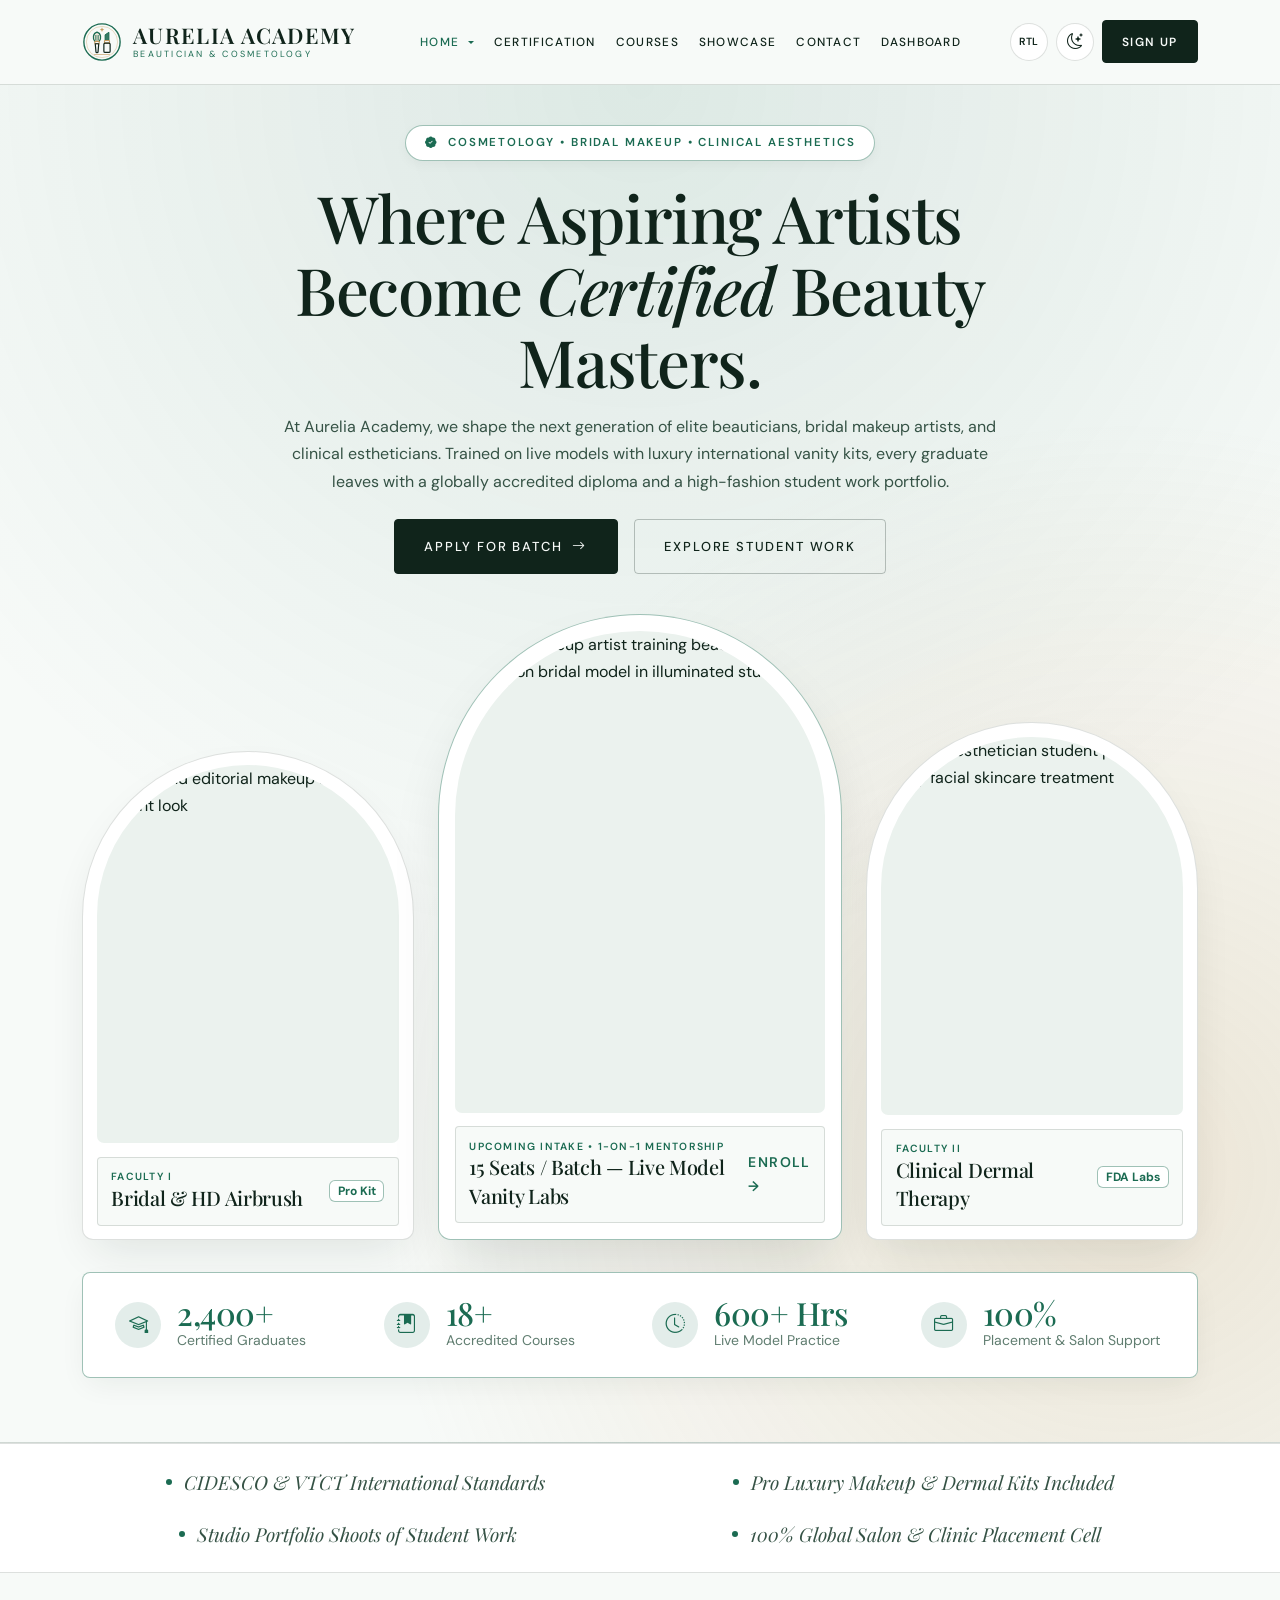
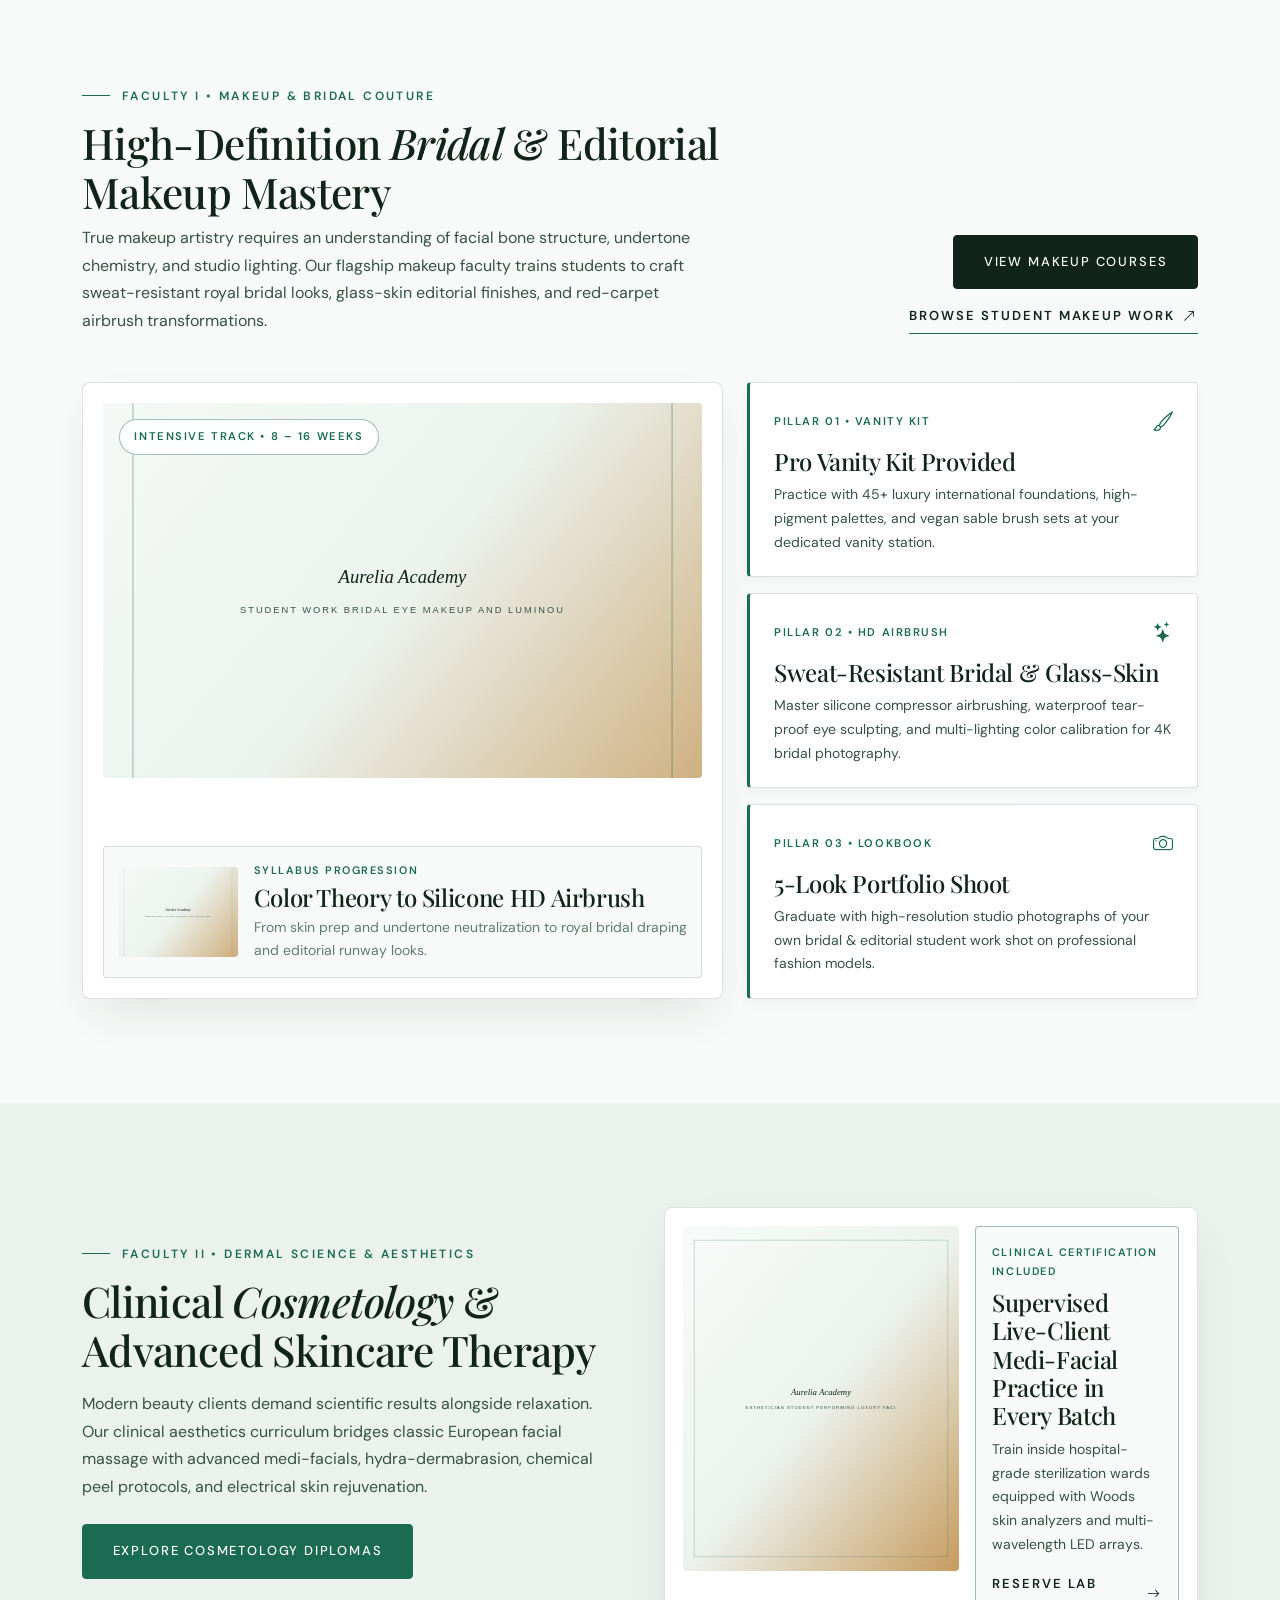
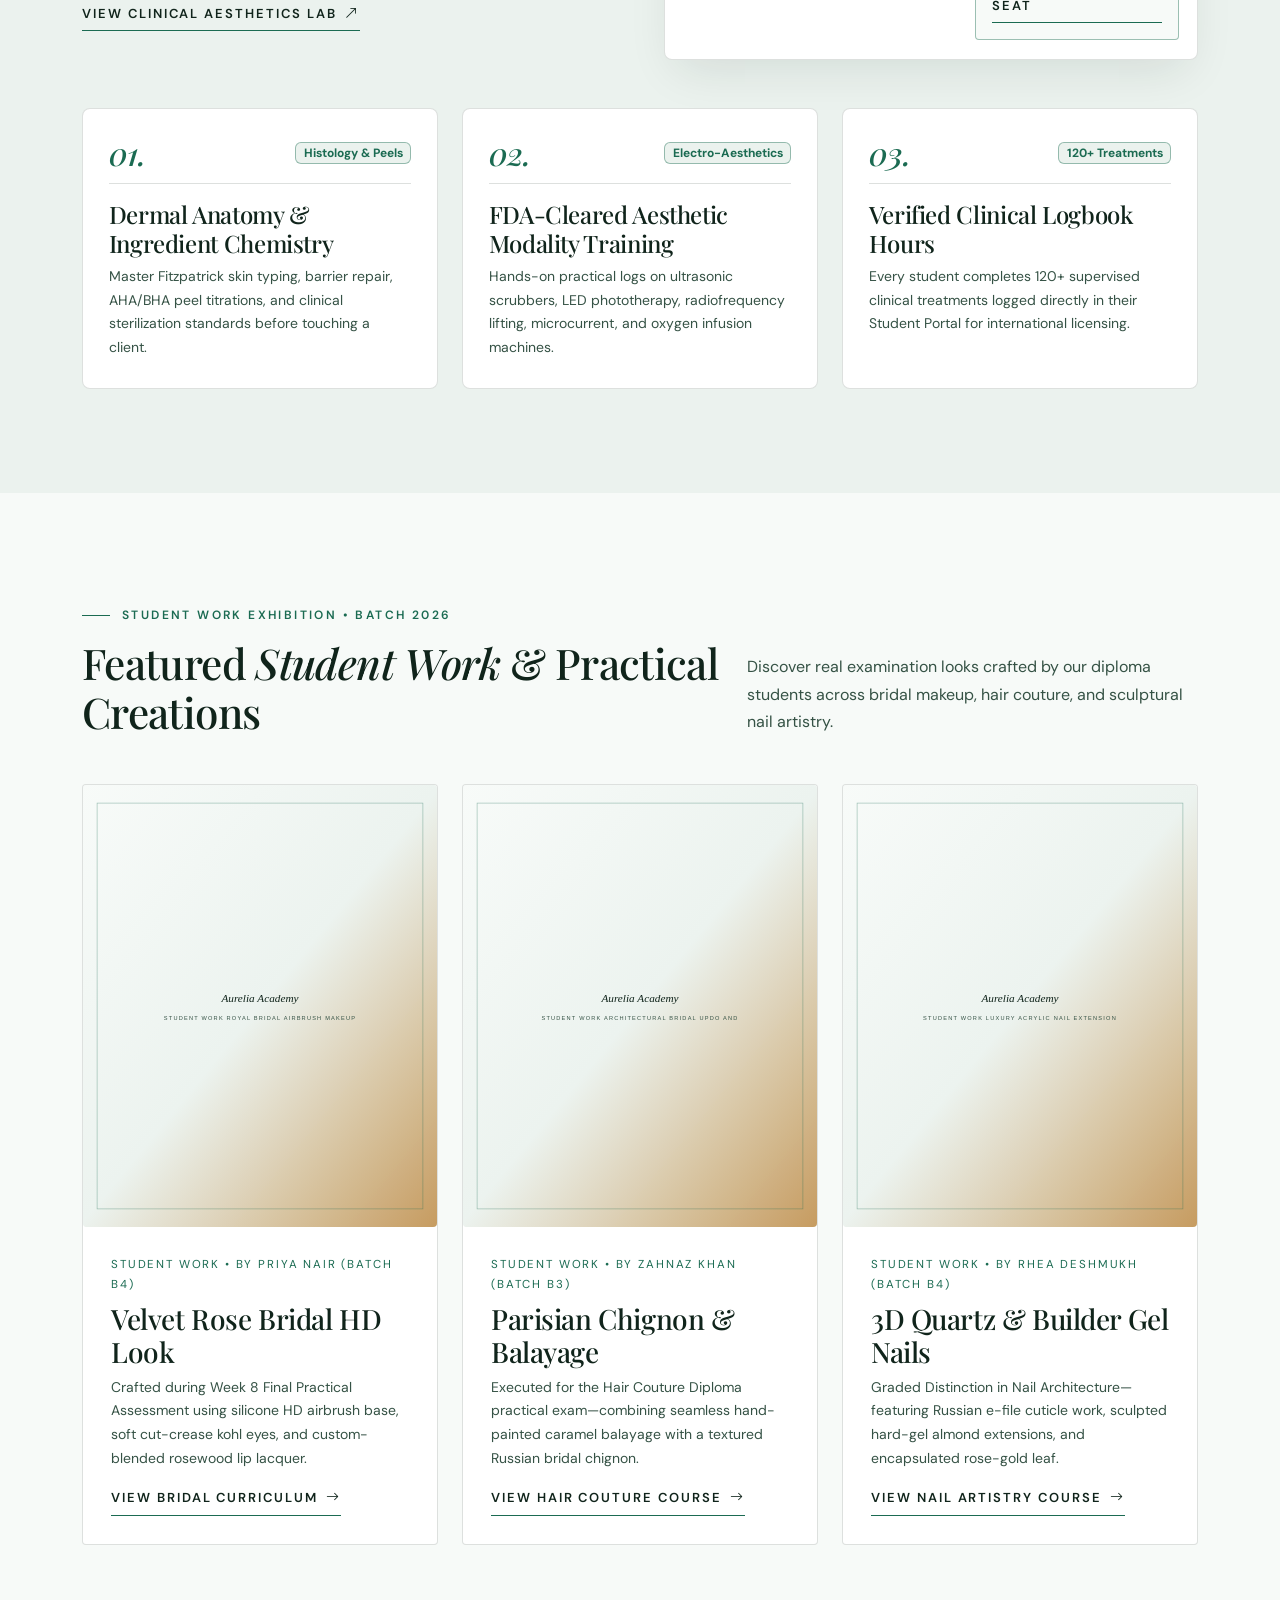
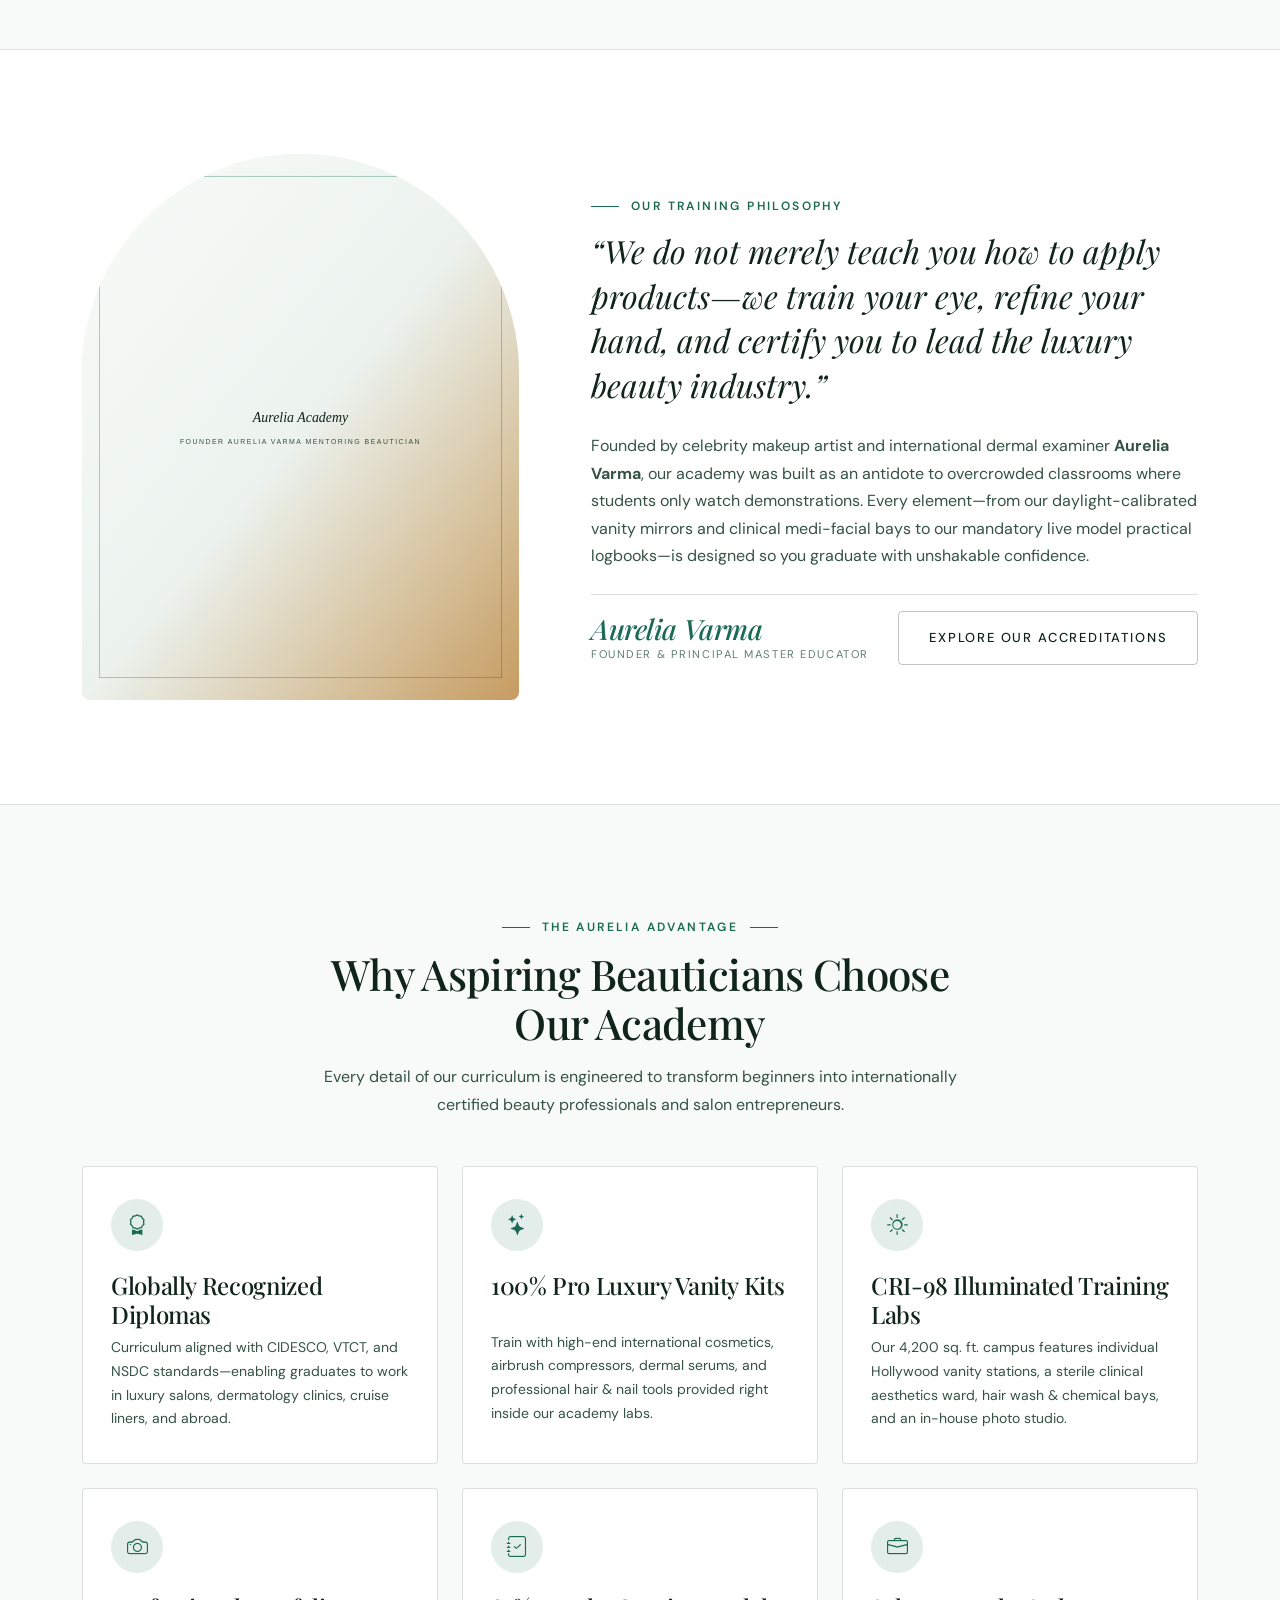
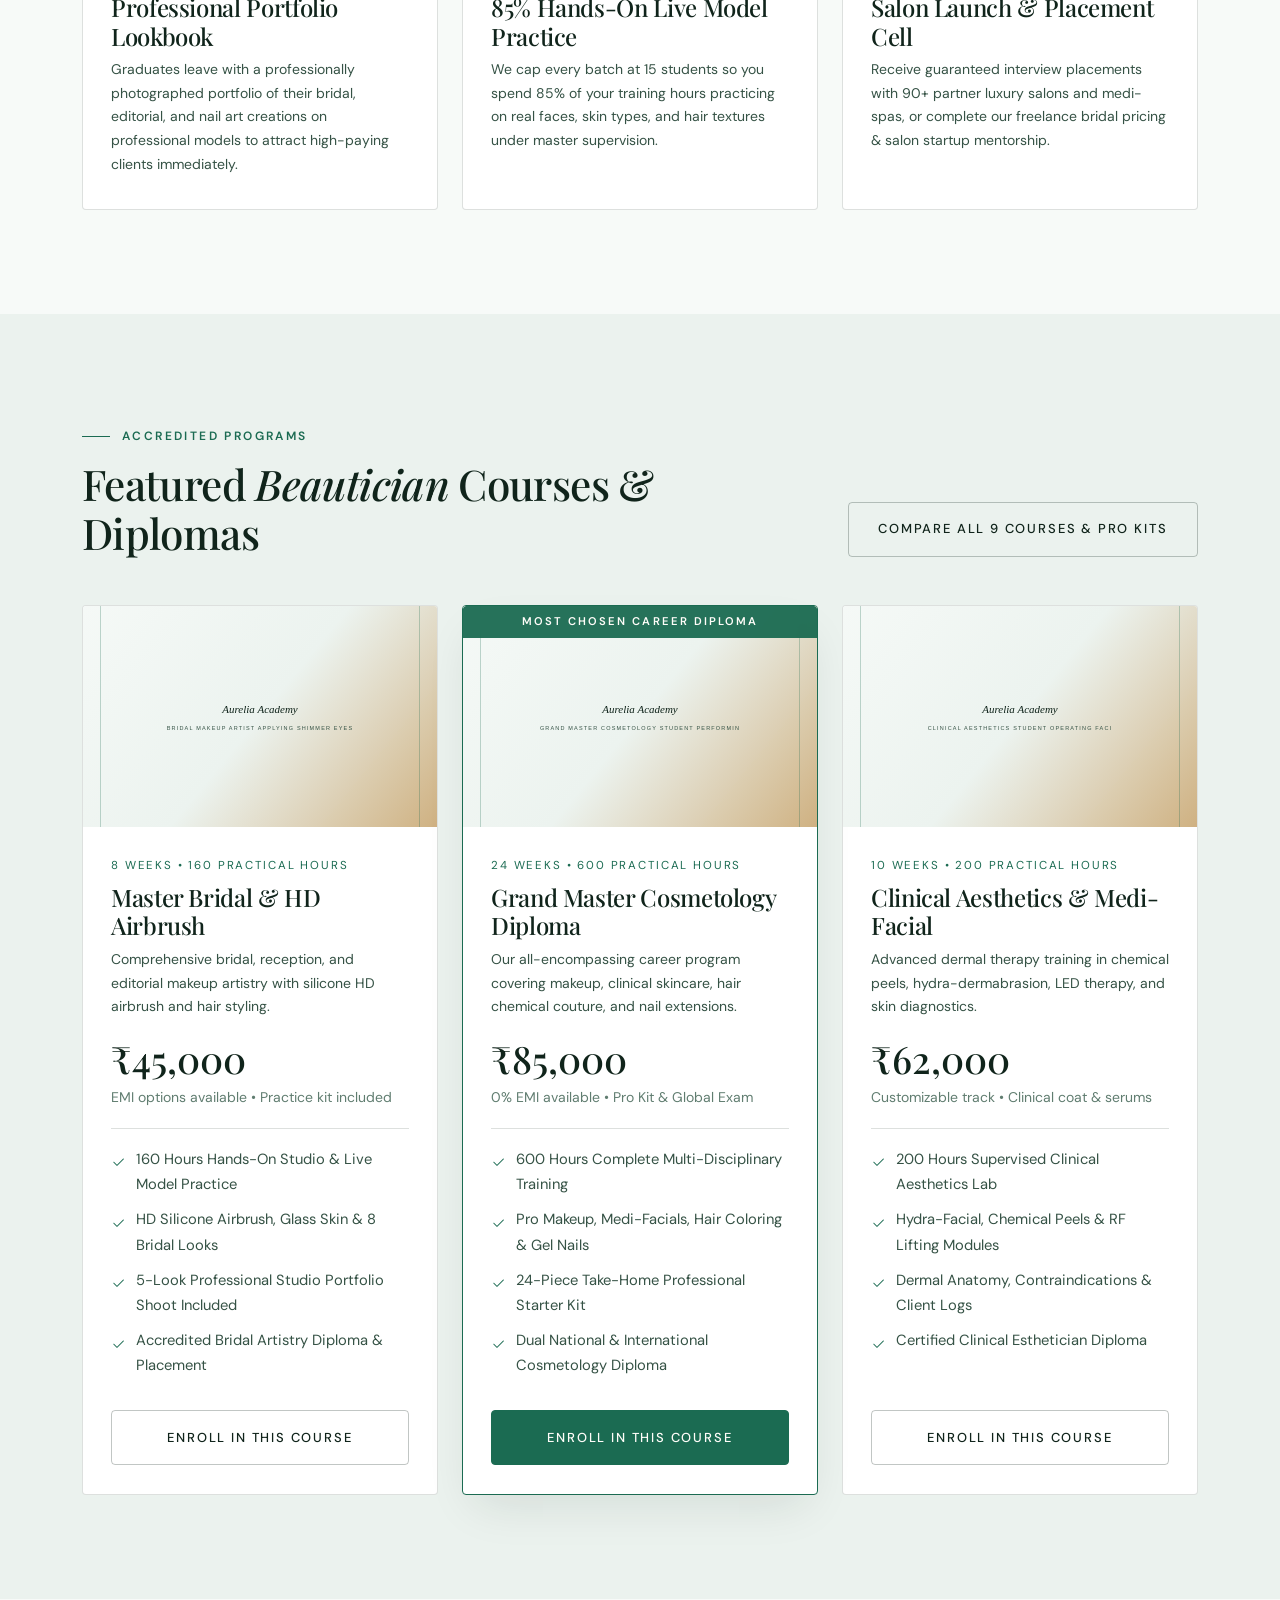
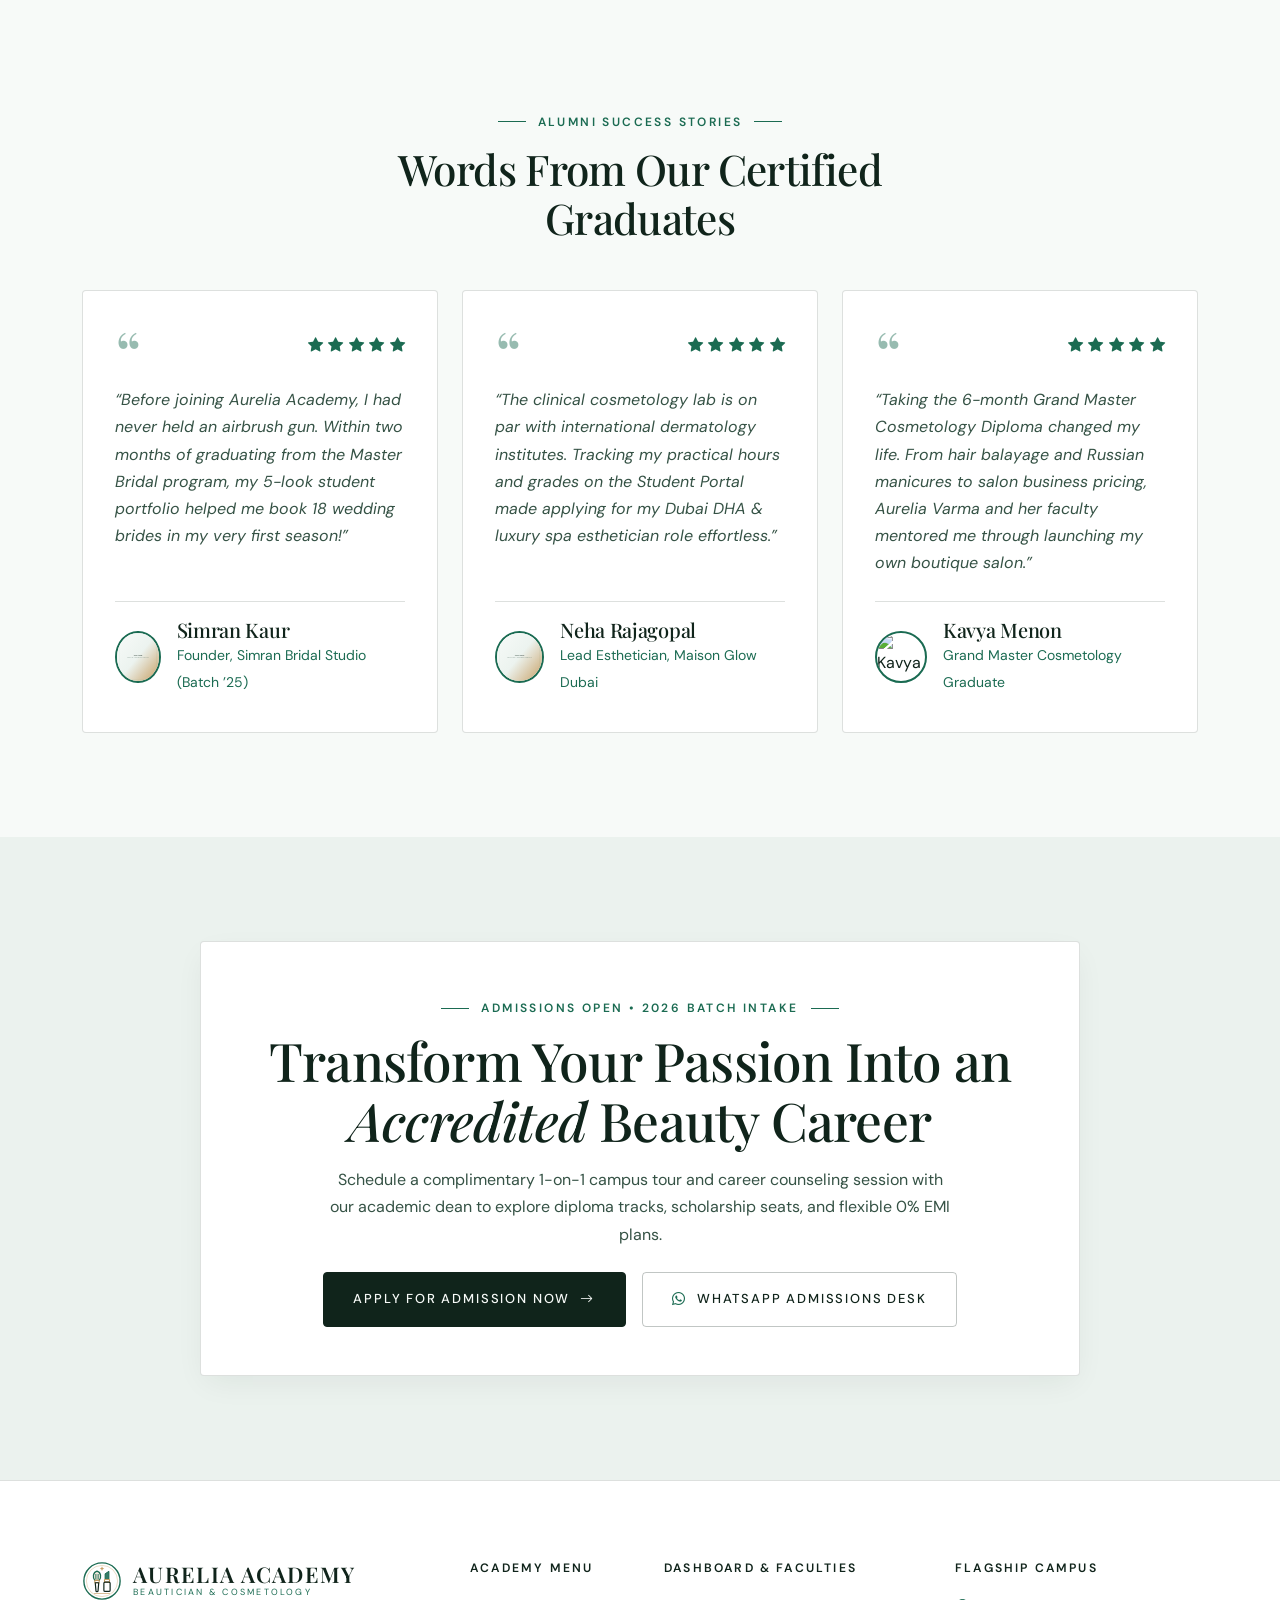
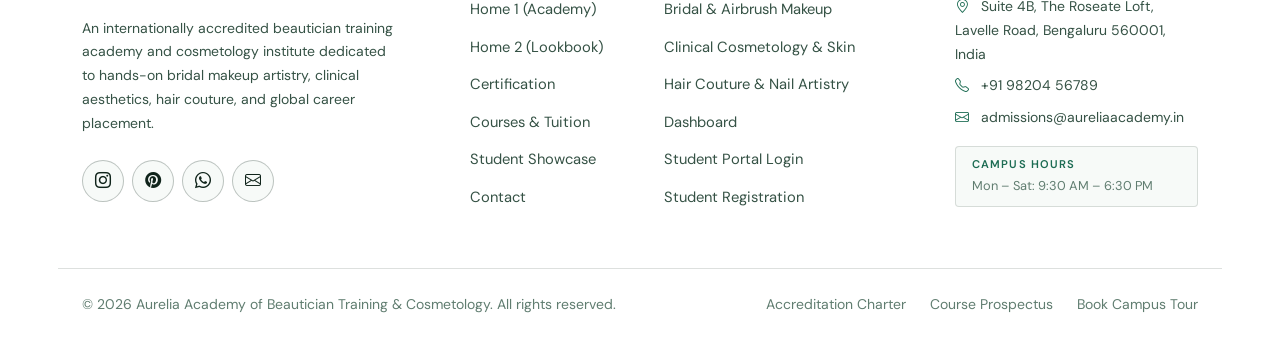
==== commit d20577cd: "U" ====
--- a/index.html
+++ b/index.html
@@ -161,7 +161,7 @@
           <div class="hero-triptych-card">
             <div class="hero-triptych-img photo-frame">
               <img
-                src="https://images.pexels.com/photos/457701/pexels-photo-457701.jpeg?auto=compress&cs=tinysrgb&w=900"
+                src="https://zebrastudio.org/wp-content/uploads/2023/09/ZI-Make-Up-Artist-Revised-2.jpg"
                 alt="Bridal and editorial makeup artistry student look">
             </div>
             <div class="hero-triptych-caption">
@@ -177,7 +177,7 @@
           <div class="hero-triptych-card center-stage">
             <div class="hero-triptych-img photo-frame">
               <img
-                src="https://images.pexels.com/photos/3065209/pexels-photo-3065209.jpeg?auto=compress&cs=tinysrgb&w=1200"
+                src="https://www.visualite.in/style/images/art/slider-bg5.jpg"
                 alt="Master makeup artist training beautician student on bridal model in illuminated studio">
             </div>
             <div class="hero-triptych-caption">
@@ -193,7 +193,7 @@
           <div class="hero-triptych-card">
             <div class="hero-triptych-img photo-frame">
               <img
-                src="https://images.pexels.com/photos/3997989/pexels-photo-3997989.jpeg?auto=compress&cs=tinysrgb&w=800"
+                src="https://www.luminousskinlab.com/esthetician-education/new-esthetician-getting-started-guide/beginner-facial-protocols/img/simple-facial-protocols-for-new-estheticians-hero.webp"
                 alt="Clinical esthetician student performing luxury facial skincare treatment">
             </div>
             <div class="hero-triptych-caption">
@@ -313,7 +313,7 @@
             <div class="bridal-atelier-stage">
               <div class="bridal-main-cinema photo-frame">
                 <img
-                  src="https://images.pexels.com/photos/457701/pexels-photo-457701.jpeg?auto=compress&cs=tinysrgb&w=1100"
+                  src="https://media6.ppl-media.com/mediafiles/blogs/shutterstock_1925473556_ba71a00ef4.jpg"
                   alt="Student work bridal eye makeup and luminous skin finish" loading="lazy">
                 <span class="bridal-floating-tag">Intensive Track &bull; 8 – 16 Weeks</span>
               </div>
@@ -321,7 +321,7 @@
               <div class="bridal-sub-strip">
                 <div class="bridal-sub-thumb photo-frame">
                   <img
-                    src="https://images.pexels.com/photos/2113855/pexels-photo-2113855.jpeg?auto=compress&cs=tinysrgb&w=600"
+                    src="https://images.stockcake.com/public/7/a/3/7a3dcac3-5ef9-40d1-8476-13a4205d5d5e_large/elegant-makeup-vanity-stockcake.jpg"
                     alt="Professional makeup brushes and luxury cosmetic palettes on academy vanity" loading="lazy">
                 </div>
                 <div>
@@ -408,7 +408,7 @@
             <div class="clinical-dual-showcase">
               <div class="photo-frame ratio-portrait rounded-1">
                 <img
-                  src="https://images.pexels.com/photos/3757942/pexels-photo-3757942.jpeg?auto=compress&cs=tinysrgb&w=1000"
+                  src="https://academyofskinandbeauty.com/wp-content/uploads/2026/04/Esthetician-Career-Path.png"
                   alt="Esthetician student performing luxury facial therapy in clinical academy lab" loading="lazy">
               </div>
               <div class="d-flex flex-column justify-content-between p-3 bg-ivory border rounded-1" style="border-color: var(--border-gold) !important;">
@@ -504,7 +504,7 @@
             <article class="showcase-card">
               <div class="photo-frame ratio-portrait">
                 <img
-                  src="https://images.pexels.com/photos/2681751/pexels-photo-2681751.jpeg?auto=compress&cs=tinysrgb&w=800"
+                  src="https://arteventss.in/wp-content/uploads/2026/06/ChatGPT-Image-Jun-1-2026-09_23_02-PM.png"
                   alt="Student work royal bridal airbrush makeup and jewelry styling" loading="lazy">
               </div>
               <div class="showcase-card-body">
@@ -526,7 +526,7 @@
             <article class="showcase-card">
               <div class="photo-frame ratio-portrait">
                 <img
-                  src="https://images.pexels.com/photos/3993449/pexels-photo-3993449.jpeg?auto=compress&cs=tinysrgb&w=800"
+                  src="https://t4.ftcdn.net/jpg/03/06/30/13/360_F_306301315_ZdOAdrLFkW4e6yeVs3bp5tQxIHXUmEFC.jpg"
                   alt="Student work architectural bridal updo and hair styling" loading="lazy">
               </div>
               <div class="showcase-card-body">
@@ -548,7 +548,7 @@
             <article class="showcase-card">
               <div class="photo-frame ratio-portrait">
                 <img
-                  src="https://images.pexels.com/photos/3997379/pexels-photo-3997379.jpeg?auto=compress&cs=tinysrgb&w=800"
+                  src="https://encrypted-tbn0.gstatic.com/images?q=tbn:ANd9GcTZy743GEDbgl_C58dSduK_Yv5WVrfCpvCAZ_hs00TgtYJc7l6MoN-NlgM&s=10"
                   alt="Student work luxury acrylic nail extension and rose-gold chrome art" loading="lazy">
               </div>
               <div class="showcase-card-body">
@@ -579,7 +579,7 @@
           <div class="col-lg-5 gsap-reveal">
             <div class="photo-frame frame-arch ratio-portrait">
               <img
-                src="https://images.pexels.com/photos/3373716/pexels-photo-3373716.jpeg?auto=compress&cs=tinysrgb&w=900"
+                src="https://glamupmakeupstudio.com/wp-content/uploads/2025/07/WhatsApp-Image-2025-07-19-at-5.21.00-PM-8.jpeg"
                 alt="Founder Aurelia Varma mentoring beautician student in makeup studio" loading="lazy">
             </div>
           </div>
@@ -729,7 +729,7 @@
             <div class="package-tier-card">
               <div class="package-card-img">
                 <img
-                  src="https://images.pexels.com/photos/1721558/pexels-photo-1721558.jpeg?auto=compress&cs=tinysrgb&w=900"
+                  src="https://encrypted-tbn0.gstatic.com/images?q=tbn:ANd9GcSWIKocJA6UUCnN9vrfdNjJx_ADUQ8cg3eW80t66PkhNdN12VIPx4O5iRk&s=10"
                   alt="Bridal makeup artist applying shimmer eyeshadow on bride" loading="lazy">
               </div>
               <div class="package-card-content">
@@ -764,7 +764,7 @@
               <div class="package-ribbon">Most Chosen Career Diploma</div>
               <div class="package-card-img">
                 <img
-                  src="https://images.pexels.com/photos/3985329/pexels-photo-3985329.jpeg?auto=compress&cs=tinysrgb&w=900"
+                  src="https://glaminternationalacademy.com/wp-content/uploads/2024/05/4246-1024x682.webp"
                   alt="Grand Master Cosmetology student performing facial and beauty therapy" loading="lazy">
               </div>
               <div class="package-card-content">
@@ -798,7 +798,7 @@
             <div class="package-tier-card">
               <div class="package-card-img">
                 <img
-                  src="https://images.pexels.com/photos/3997993/pexels-photo-3997993.jpeg?auto=compress&cs=tinysrgb&w=900"
+                  src="https://media.licdn.com/dms/image/v2/D4D12AQHXbyN1hggTMQ/article-cover_image-shrink_600_2000/B4DZaAWmFMGcAU-/0/1745910129550?e=2147483647&v=beta&t=mU-IW8_epcVZh3t9AXEIqPlmBI6MHK1DOlSU_fp0XZM"
                   alt="Clinical aesthetics student operating facial rejuvenation equipment" loading="lazy">
               </div>
               <div class="package-card-content">
@@ -944,90 +944,7 @@
     <!-- ======================================================================
          10. INSTAGRAM / STUDENT WORK SOCIAL PREVIEW
          ====================================================================== -->
-    <section class="section-py bg-surface border-top" style="border-color: var(--border-subtle) !important;">
-      <div class="container">
-        <div class="d-flex flex-wrap justify-content-between align-items-end mb-4 gap-3">
-          <div>
-            <span class="eyebrow">Daily Masterclasses &amp; Student Work</span>
-            <h2 class="h2 font-serif mb-0">Follow Our Campus Diaries <em>@aurelia.beautyacademy</em></h2>
-          </div>
-          <a href="showcase.html" class="btn-editorial-link">
-            <span>View Full Student Showcase</span>
-            <i class="bi bi-instagram"></i>
-          </a>
-        </div>
-
-        <div class="row g-3 justify-content-center">
-          <div class="col-6 col-md-6 col-xl-2">
-            <a href="showcase.html?category=maternity" class="ig-grid-item">
-              <img
-                src="https://images.pexels.com/photos/2681751/pexels-photo-2681751.jpeg?auto=compress&cs=tinysrgb&w=500"
-                alt="Bridal makeup look by Aurelia Academy student" loading="lazy">
-              <div class="ig-overlay">
-                <i class="bi bi-instagram fs-4 mb-1"></i>
-                <span class="small text-uppercase" style="letter-spacing: 0.1em; font-size: 0.65rem;">Bridal Art</span>
-              </div>
-            </a>
-          </div>
-          <div class="col-6 col-md-6 col-xl-2">
-            <a href="showcase.html?category=newborn" class="ig-grid-item">
-              <img
-                src="https://images.pexels.com/photos/3997989/pexels-photo-3997989.jpeg?auto=compress&cs=tinysrgb&w=500"
-                alt="Clinical facial skincare training session" loading="lazy">
-              <div class="ig-overlay">
-                <i class="bi bi-instagram fs-4 mb-1"></i>
-                <span class="small text-uppercase" style="letter-spacing: 0.1em; font-size: 0.65rem;">Dermal Lab</span>
-              </div>
-            </a>
-          </div>
-          <div class="col-6 col-md-6 col-xl-2">
-            <a href="showcase.html?category=parent-baby" class="ig-grid-item">
-              <img
-                src="https://images.pexels.com/photos/3993449/pexels-photo-3993449.jpeg?auto=compress&cs=tinysrgb&w=500"
-                alt="Hair styling and updo practical class" loading="lazy">
-              <div class="ig-overlay">
-                <i class="bi bi-instagram fs-4 mb-1"></i>
-                <span class="small text-uppercase" style="letter-spacing: 0.1em; font-size: 0.65rem;">Hair
-                  Couture</span>
-              </div>
-            </a>
-          </div>
-          <div class="col-6 col-md-6 col-xl-2">
-            <a href="showcase.html?category=milestone" class="ig-grid-item">
-              <img
-                src="https://images.pexels.com/photos/3997379/pexels-photo-3997379.jpeg?auto=compress&cs=tinysrgb&w=500"
-                alt="Gel nail extension and nail art work" loading="lazy">
-              <div class="ig-overlay">
-                <i class="bi bi-instagram fs-4 mb-1"></i>
-                <span class="small text-uppercase" style="letter-spacing: 0.1em; font-size: 0.65rem;">Nail Studio</span>
-              </div>
-            </a>
-          </div>
-          <div class="col-6 col-md-6 col-xl-2">
-            <a href="showcase.html?category=family" class="ig-grid-item">
-              <img
-                src="https://images.pexels.com/photos/457701/pexels-photo-457701.jpeg?auto=compress&cs=tinysrgb&w=500"
-                alt="Editorial runway eye makeup showcase" loading="lazy">
-              <div class="ig-overlay">
-                <i class="bi bi-instagram fs-4 mb-1"></i>
-                <span class="small text-uppercase" style="letter-spacing: 0.1em; font-size: 0.65rem;">Editorial</span>
-              </div>
-            </a>
-          </div>
-          <div class="col-6 col-md-6 col-xl-2">
-            <a href="showcase.html?category=studio" class="ig-grid-item">
-              <img
-                src="https://images.pexels.com/photos/2113855/pexels-photo-2113855.jpeg?auto=compress&cs=tinysrgb&w=500"
-                alt="Aurelia Academy luxury makeup vanity stations" loading="lazy">
-              <div class="ig-overlay">
-                <i class="bi bi-instagram fs-4 mb-1"></i>
-                <span class="small text-uppercase" style="letter-spacing: 0.1em; font-size: 0.65rem;">Campus Labs</span>
-              </div>
-            </a>
-          </div>
-        </div>
-      </div>
-    </section>
+    
 
     <!-- ======================================================================
          11. FINAL ADMISSIONS CTA SECTION
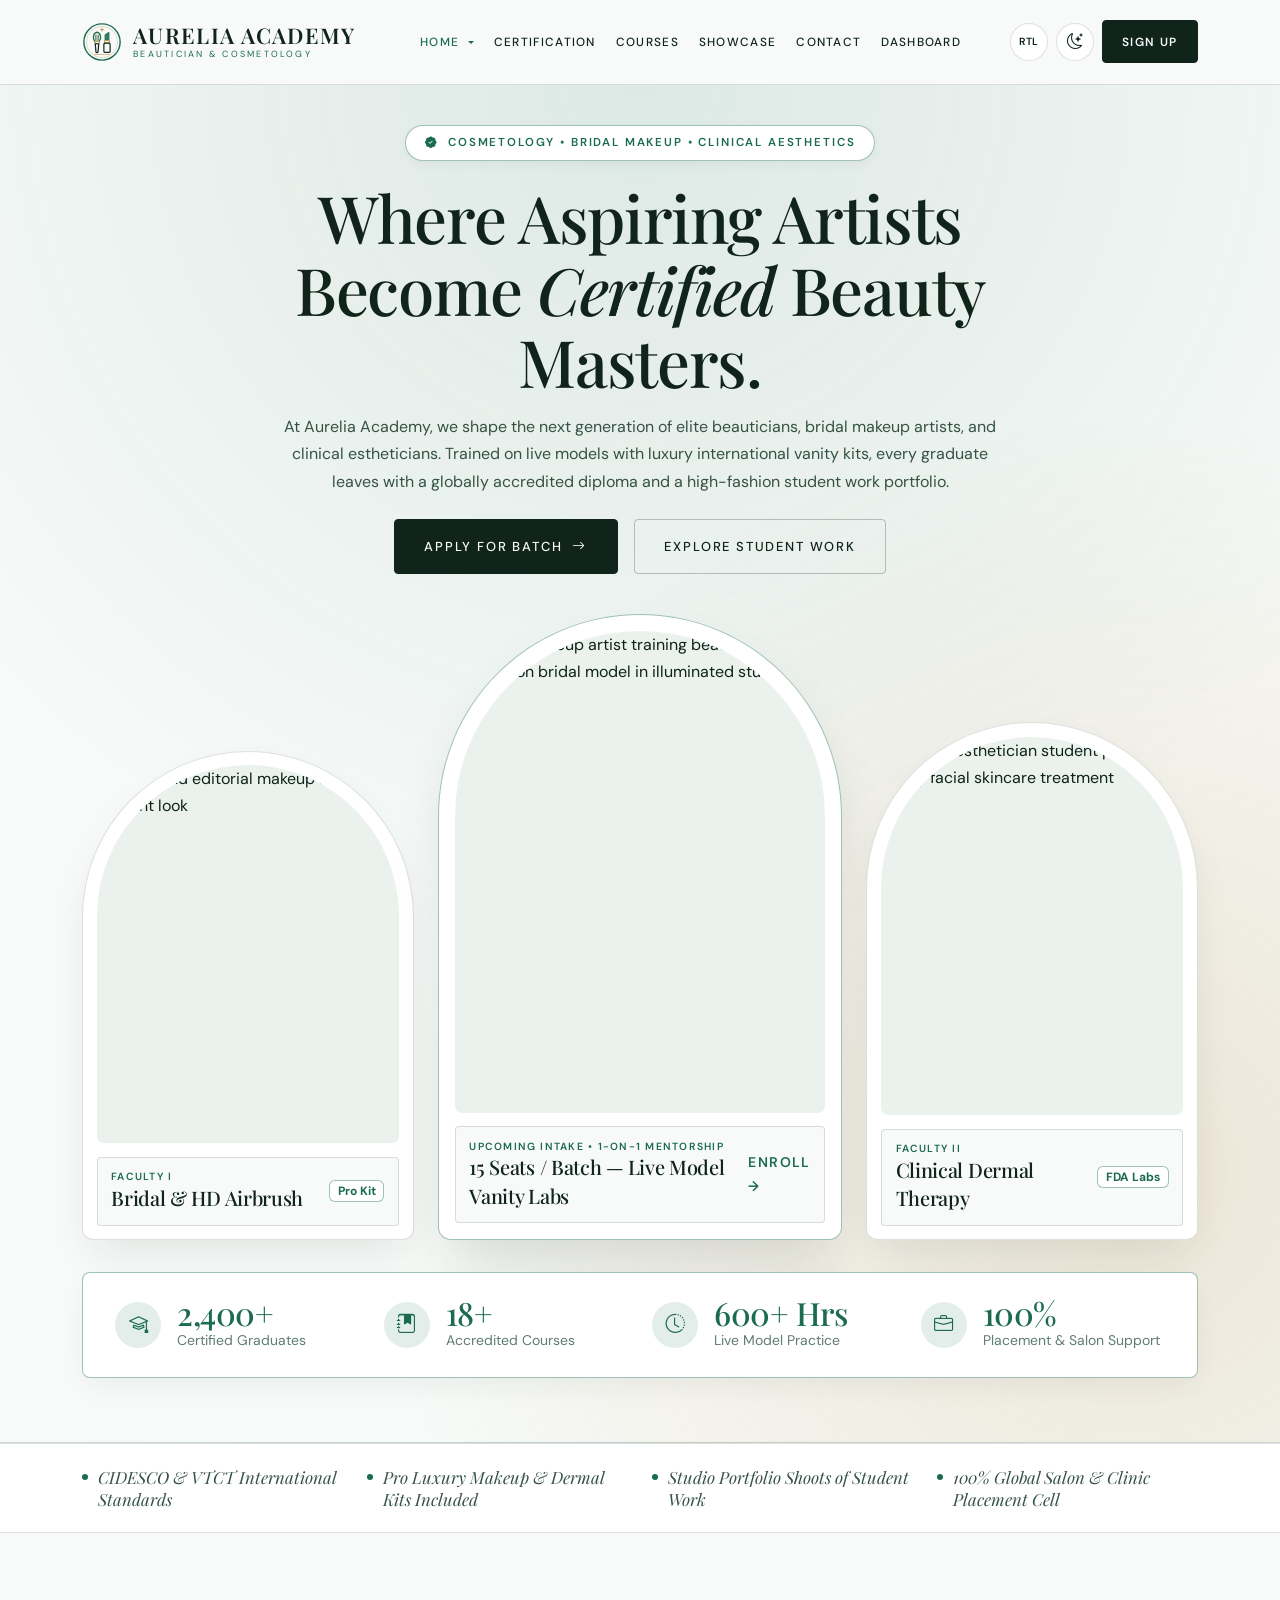
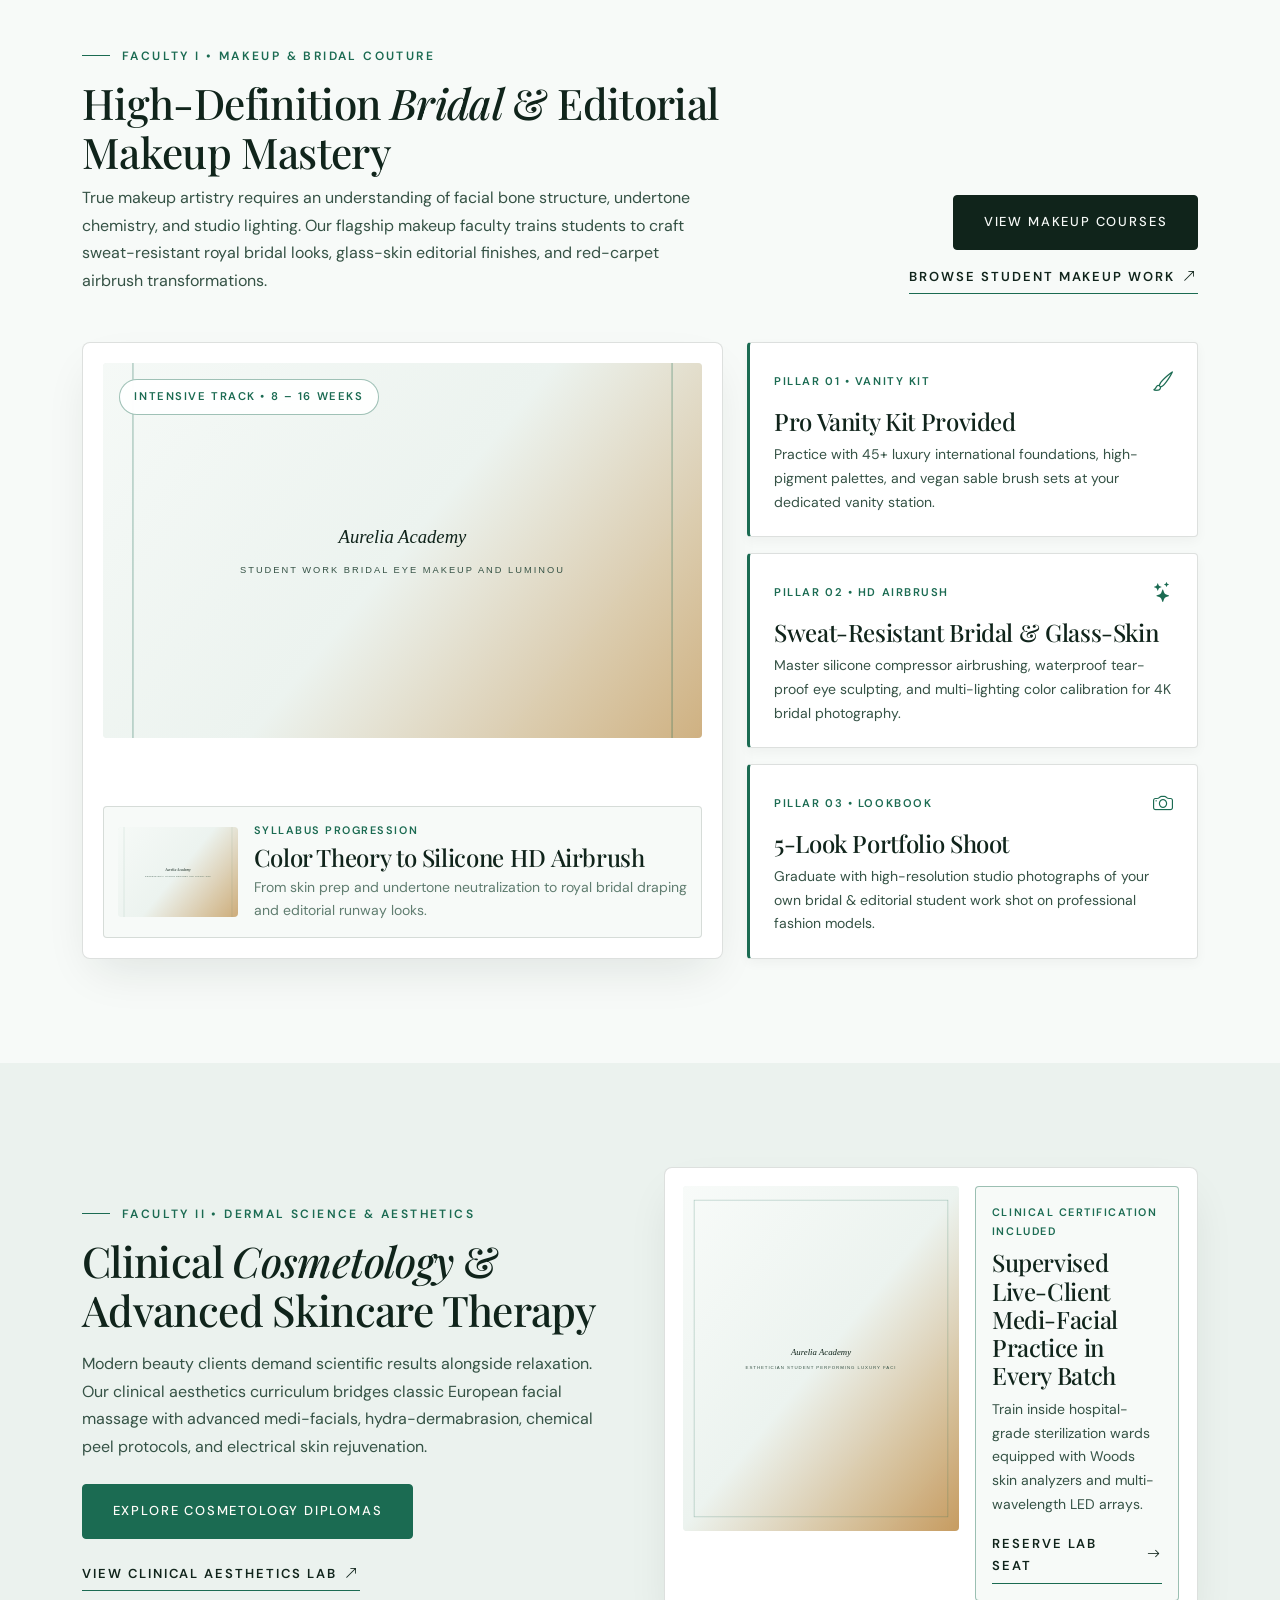
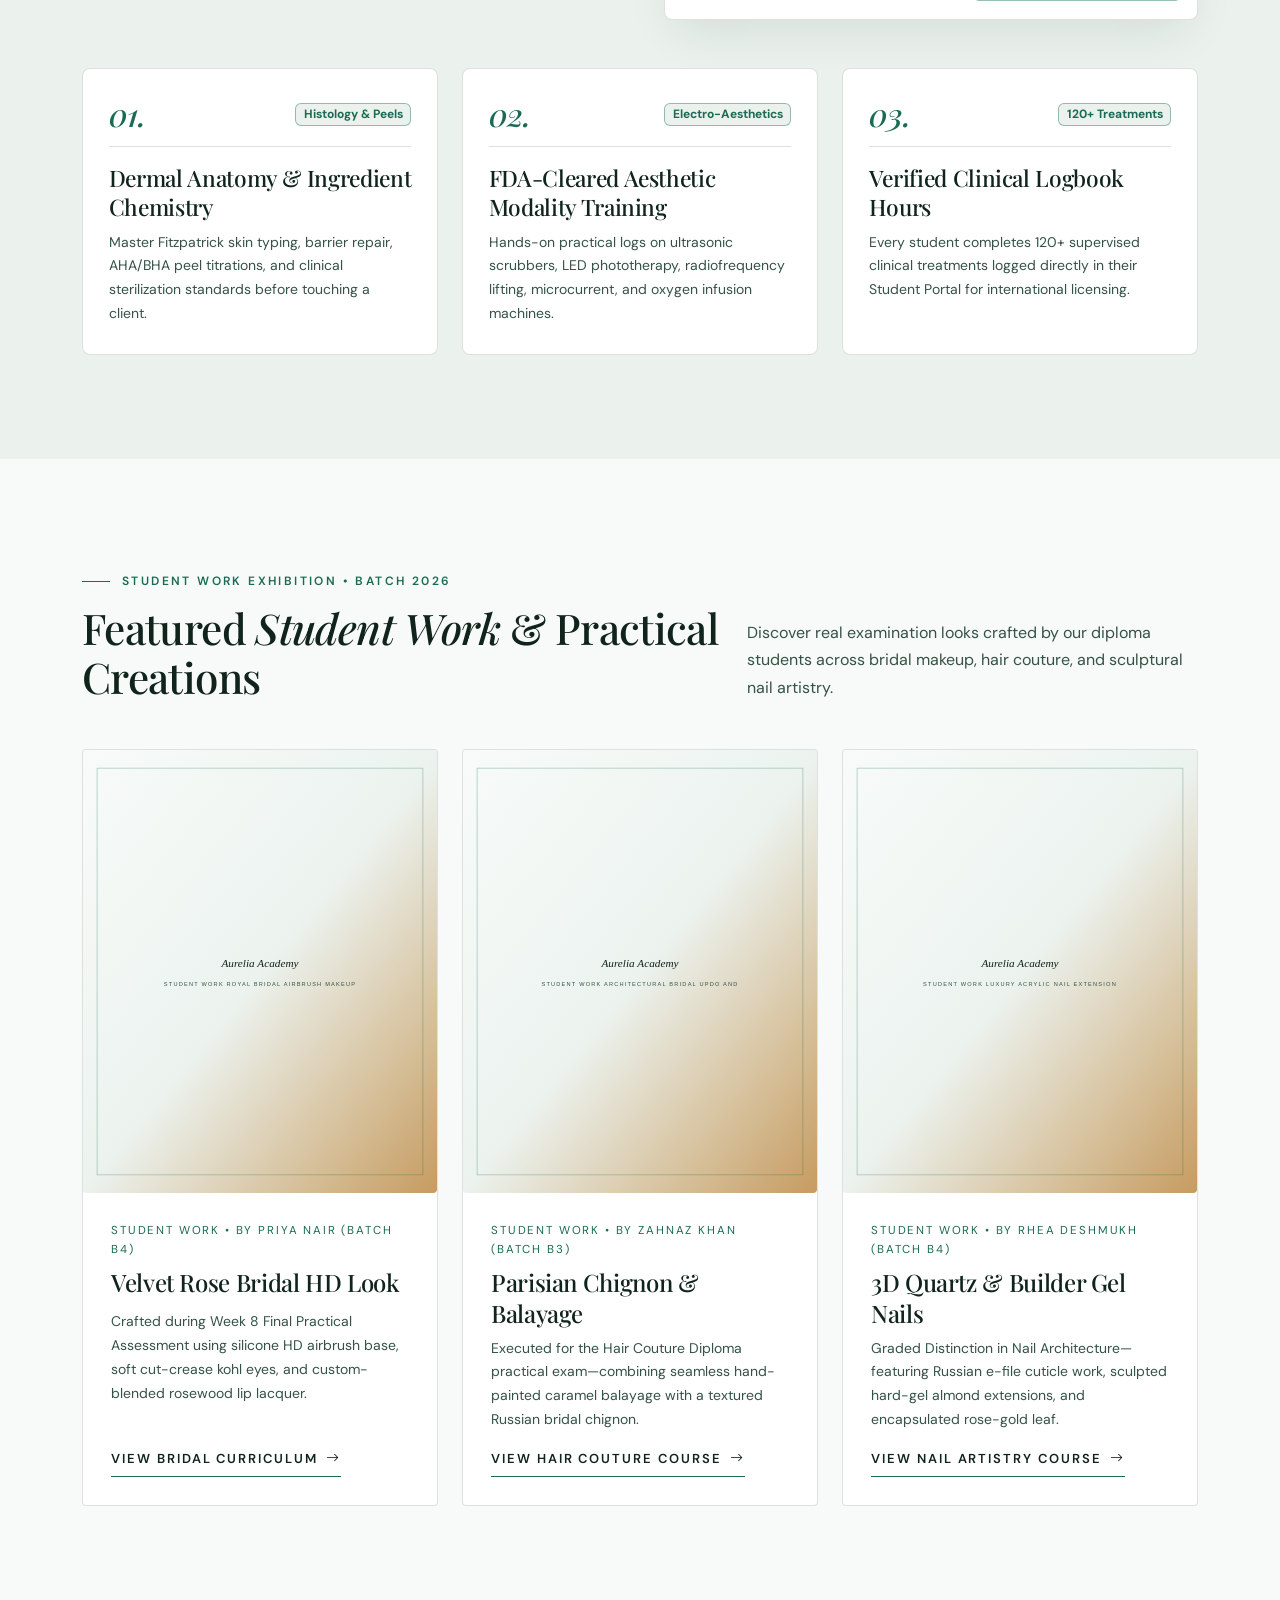
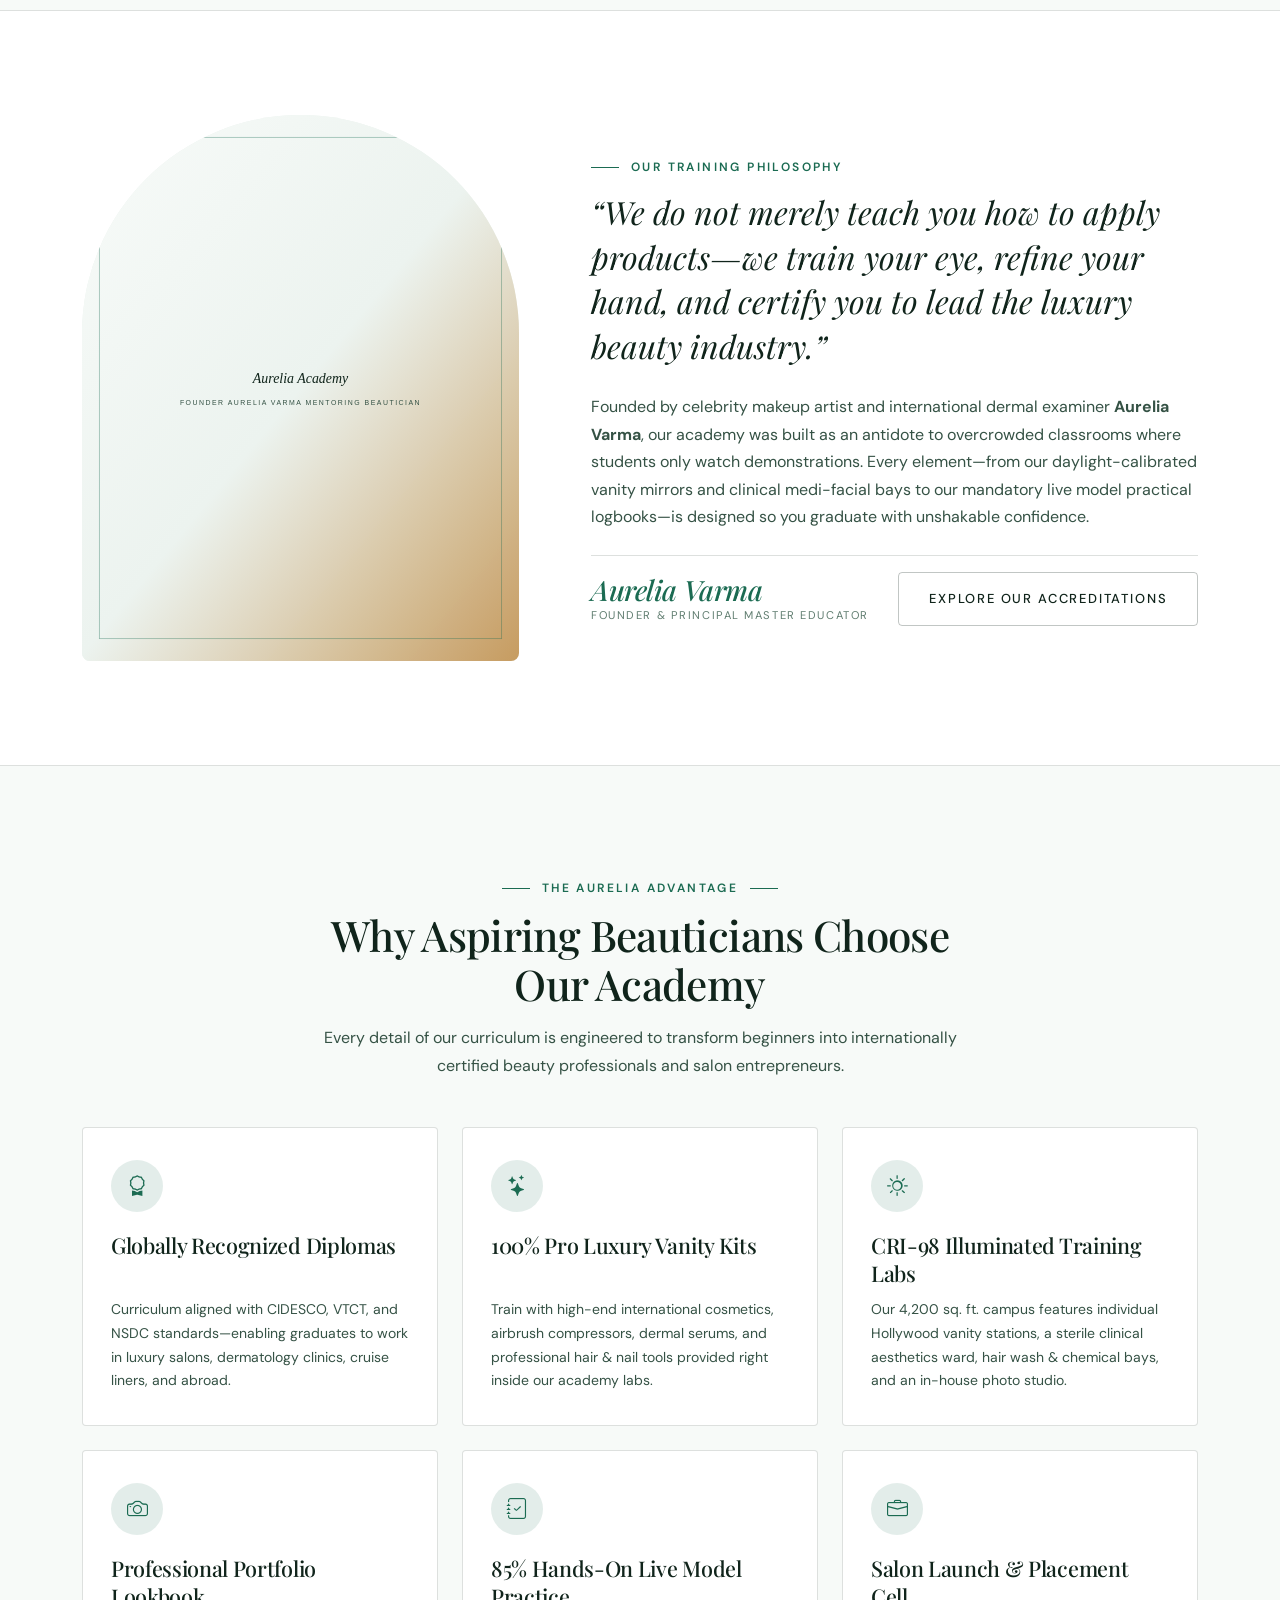
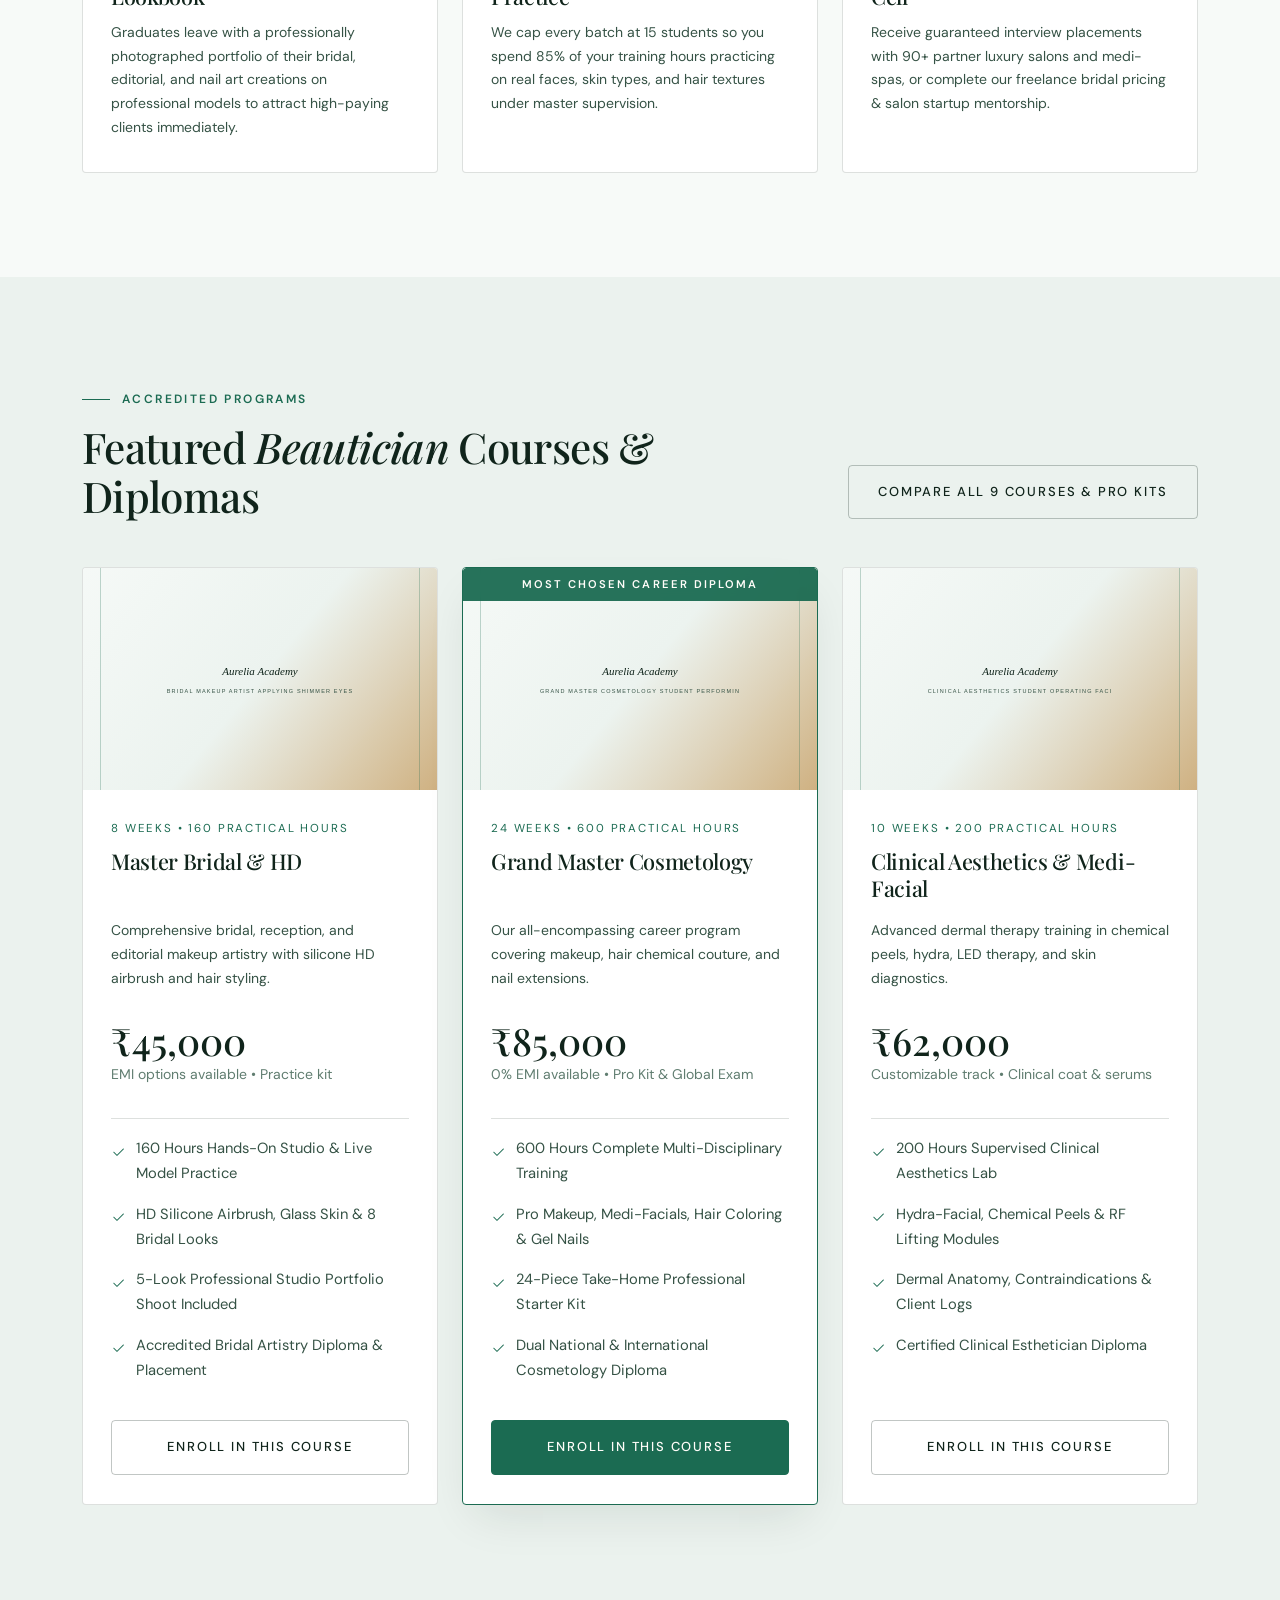
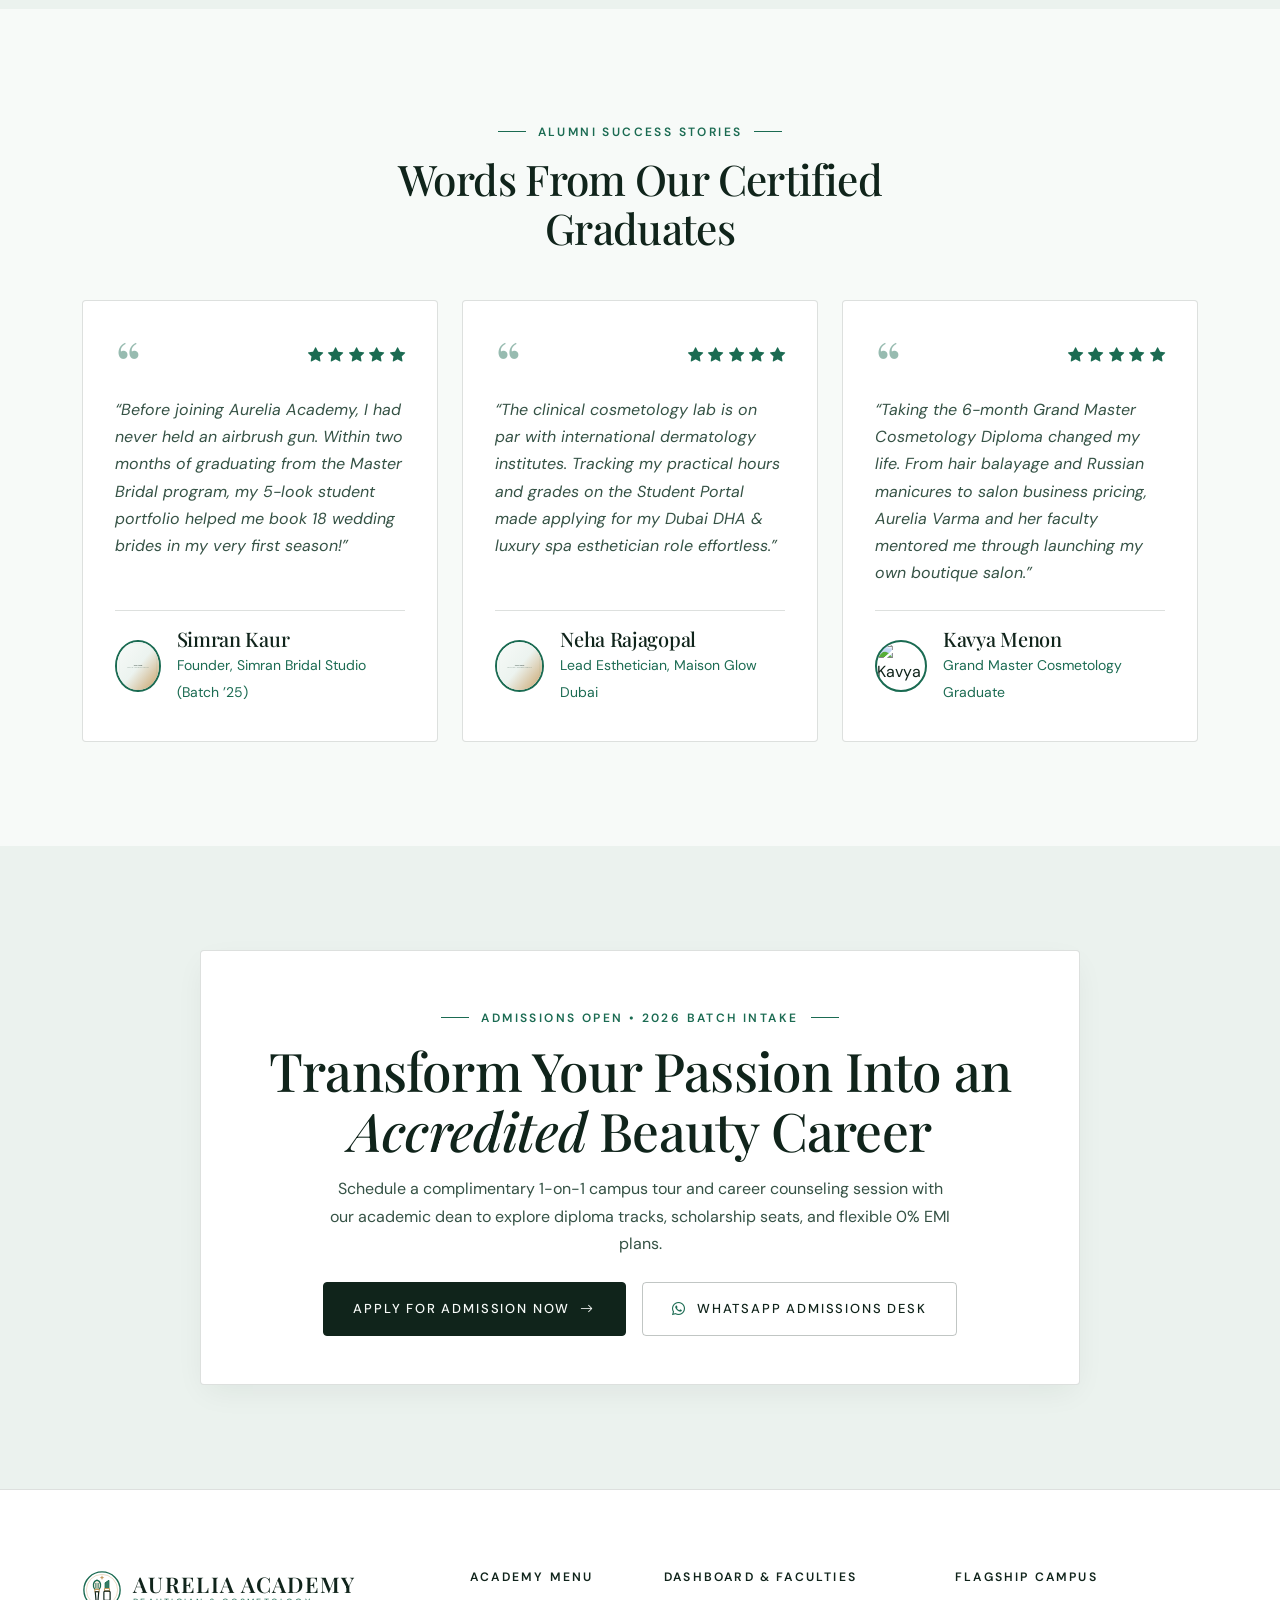
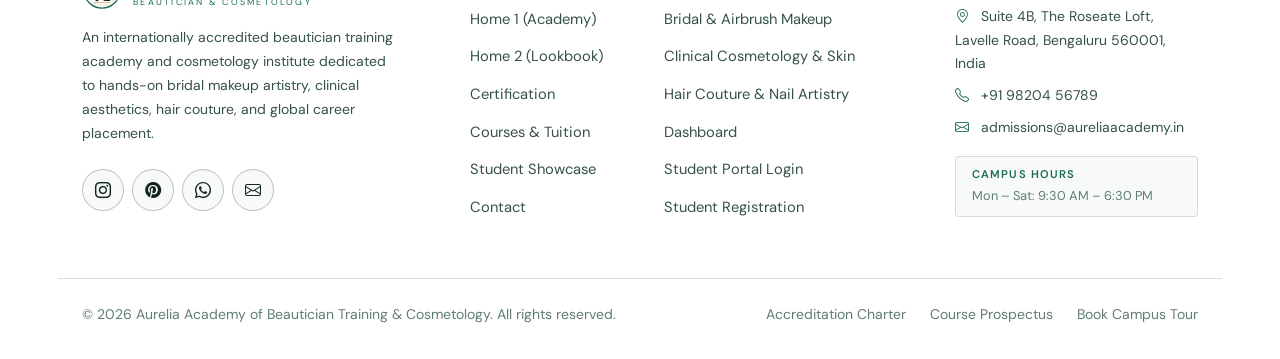
==== commit 21a5a972: "Fix responsive card alignments, mobile CTAs, Home 2 CTA, auth controls, and dashboard layout" ====
--- a/index.html
+++ b/index.html
@@ -734,14 +734,14 @@
               </div>
               <div class="package-card-content">
                 <span class="showcase-meta">8 Weeks &bull; 160 Practical Hours</span>
-                <h3 class="h4 font-serif mb-2">Master Bridal &amp; HD Airbrush</h3>
+                <h3 class="h4 font-serif mb-2">Master Bridal &amp; HD</h3>
                 <p class="small text-secondary-luxury mb-3 package-card-desc">
                   Comprehensive bridal, reception, and editorial makeup artistry with silicone HD airbrush and hair
                   styling.
                 </p>
                 <div class="package-price-wrap">
                   <div class="package-price mb-1">₹45,000</div>
-                  <span class="small text-muted-luxury">EMI options available &bull; Practice kit included</span>
+                  <span class="small text-muted-luxury">EMI options available &bull; Practice kit</span>
                 </div>
 
                 <ul class="package-deliverables">
@@ -769,9 +769,9 @@
               </div>
               <div class="package-card-content">
                 <span class="showcase-meta">24 Weeks &bull; 600 Practical Hours</span>
-                <h3 class="h4 font-serif mb-2">Grand Master Cosmetology Diploma</h3>
+                <h3 class="h4 font-serif mb-2">Grand Master Cosmetology</h3>
                 <p class="small text-secondary-luxury mb-3 package-card-desc">
-                  Our all-encompassing career program covering makeup, clinical skincare, hair chemical couture, and
+                  Our all-encompassing career program covering makeup, hair chemical couture, and
                   nail extensions.
                 </p>
                 <div class="package-price-wrap">
@@ -805,7 +805,7 @@
                 <span class="showcase-meta">10 Weeks &bull; 200 Practical Hours</span>
                 <h3 class="h4 font-serif mb-2">Clinical Aesthetics &amp; Medi-Facial</h3>
                 <p class="small text-secondary-luxury mb-3 package-card-desc">
-                  Advanced dermal therapy training in chemical peels, hydra-dermabrasion, LED therapy, and skin
+                  Advanced dermal therapy training in chemical peels, hydra, LED therapy, and skin
                   diagnostics.
                 </p>
                 <div class="package-price-wrap">
--- a/assets/css/style.css
+++ b/assets/css/style.css
@@ -329,6 +329,19 @@
   transition: all var(--transition-base);
   white-space: nowrap;
   text-decoration: none;
+  max-width: 100%;
+}
+
+@media (max-width: 575.98px) {
+  .btn-luxury {
+    white-space: normal;
+    text-align: center;
+    padding: 0.85rem 1.15rem;
+    font-size: 0.76rem;
+    letter-spacing: 0.1em;
+    line-height: 1.35;
+    flex-wrap: wrap;
+  }
 }
 
 .btn-luxury-primary {
@@ -915,10 +928,24 @@
   box-shadow: var(--shadow-sm);
 }
 
+.hero-home1-metrics-bar .row {
+  align-items: stretch !important;
+}
+
+.hero-home1-metrics-bar .row > [class*="col-"] {
+  display: flex;
+}
+
 .hero-metric-cell {
   display: flex;
   align-items: center;
   gap: 1rem;
+  width: 100%;
+  height: 100%;
+}
+
+.hero-metric-cell > div:last-child {
+  min-width: 0;
 }
 
 .hero-metric-icon {
@@ -940,6 +967,45 @@
     max-width: 500px;
     margin-left: auto;
     margin-right: auto;
+  }
+  .hero-home1-metrics-bar {
+    padding: 1.35rem 1.5rem;
+  }
+  .hero-metric-cell {
+    align-items: flex-start;
+    gap: 0.85rem;
+  }
+  .hero-metric-cell .font-serif {
+    min-height: 1.9rem;
+  }
+}
+
+@media (max-width: 575.98px) {
+  .hero-home1-metrics-bar {
+    padding: 1.25rem 1rem;
+  }
+  .hero-home1-metrics-bar .row {
+    --bs-gutter-x: 0.75rem;
+    --bs-gutter-y: 1rem;
+  }
+  .hero-metric-cell {
+    flex-direction: column;
+    align-items: center;
+    text-align: center;
+    gap: 0.5rem;
+    padding: 0.35rem 0.2rem;
+  }
+  .hero-metric-icon {
+    width: 40px;
+    height: 40px;
+    font-size: 1.05rem;
+  }
+  .hero-metric-cell .font-serif {
+    font-size: 1.45rem !important;
+    white-space: nowrap;
+  }
+  .hero-triptych-caption {
+    flex-wrap: wrap;
   }
 }
 
@@ -1085,15 +1151,27 @@
   min-width: 0;
 }
 
-@media (min-width: 768px) and (max-width: 1199.98px) {
+@media (min-width: 768px) {
+  .clinical-modality-card .clinical-step-badge {
+    min-height: 3.15rem;
+    flex-wrap: wrap;
+    gap: 0.4rem;
+    align-items: center;
+  }
   .clinical-modality-card h3 {
-    min-height: 3.5rem;
+    min-height: 3.85rem;
+    font-size: 1.32rem;
+    line-height: 1.28;
+  }
+  .campus-lab-card h3 {
+    min-height: 2.9rem;
   }
 }
 
 @media (min-width: 1200px) {
   .clinical-modality-card h3 {
-    min-height: 3.3rem;
+    font-size: 1.42rem;
+    min-height: 3.7rem;
   }
 }
 
@@ -1142,21 +1220,22 @@
 }
 
 .philosophy-pillars {
-  display: flex;
-  flex-wrap: wrap;
-  justify-content: space-around;
-  align-items: center;
-  gap: 1.25rem;
+  display: grid;
+  grid-template-columns: repeat(4, minmax(0, 1fr));
+  align-items: start;
+  gap: 1rem 1.5rem;
 }
 
 .philosophy-pillar-item {
   display: flex;
-  align-items: center;
-  gap: 0.75rem;
+  align-items: flex-start;
+  gap: 0.65rem;
   font-family: var(--font-serif);
-  font-size: 1.2rem;
+  font-size: 1.05rem;
+  line-height: 1.35;
   font-style: italic;
   color: var(--text-secondary);
+  min-width: 0;
 }
 
 .philosophy-pillar-item span.dot {
@@ -1164,6 +1243,31 @@
   height: 6px;
   border-radius: 50%;
   background-color: var(--accent-gold);
+  margin-top: 0.55rem;
+  flex-shrink: 0;
+}
+
+@media (max-width: 1199.98px) {
+  .philosophy-pillars {
+    grid-template-columns: repeat(2, minmax(0, 1fr));
+    gap: 0.9rem 1.75rem;
+    max-width: 720px;
+    margin-left: auto;
+    margin-right: auto;
+  }
+  .philosophy-pillar-item {
+    font-size: 1.02rem;
+  }
+}
+
+@media (max-width: 575.98px) {
+  .philosophy-pillars {
+    grid-template-columns: 1fr;
+    gap: 0.65rem;
+  }
+  .philosophy-pillar-item {
+    font-size: 0.98rem;
+  }
 }
 
 .showcase-card {
@@ -1205,11 +1309,41 @@
 }
 
 @media (min-width: 768px) {
+  .showcase-card-body .showcase-meta {
+    min-height: 1.25rem;
+  }
   .showcase-card-body h3 {
-    min-height: 3.1rem;
+    font-size: 1.42rem;
+    line-height: 1.28;
+    min-height: 3.85rem;
+  }
+  .showcase-card-body h3.h2 {
+    font-size: 1.56rem;
+    line-height: 1.26;
+    min-height: 4.15rem;
   }
   .showcase-card-body > p.text-secondary-luxury {
-    min-height: 4.6rem;
+    min-height: 5.5rem;
+  }
+  .showcase-card-body > p.text-secondary-luxury:not(.small) {
+    min-height: 7.75rem;
+  }
+}
+
+@media (min-width: 1200px) {
+  .showcase-card-body h3 {
+    font-size: 1.5rem;
+    min-height: 2.2rem;
+  }
+  .showcase-card-body h3.h2 {
+    font-size: 1.7rem;
+    min-height: 4.45rem;
+  }
+  .showcase-card-body > p.text-secondary-luxury {
+    min-height: 4.85rem;
+  }
+  .showcase-card-body > p.text-secondary-luxury:not(.small) {
+    min-height: 6.25rem;
   }
 }
 
@@ -1219,13 +1353,17 @@
   border: 1px solid var(--border-subtle);
   border-radius: var(--radius-sm);
   height: 100%;
+  display: flex;
+  flex-direction: column;
   position: relative;
   transition: all var(--transition-base);
 }
 
 @media (min-width: 768px) {
   .feature-luxury-box h3 {
-    min-height: 3.2rem;
+    font-size: 1.35rem;
+    line-height: 1.28;
+    min-height: 3.6rem;
   }
 }
 
@@ -1261,6 +1399,12 @@
 
 .testimonial-luxury-card > div:last-child {
   margin-top: auto;
+}
+
+@media (min-width: 768px) {
+  .testimonial-luxury-card > div:last-child {
+    min-height: 4.85rem;
+  }
 }
 
 .testimonial-quote-mark {
@@ -1514,18 +1658,22 @@
 
 @media (min-width: 992px) {
   .manifesto-col-card h3 {
-    font-size: 1.32rem;
-    min-height: 3.2rem;
+    font-size: 1.3rem;
+    line-height: 1.28;
+    min-height: 3.45rem;
   }
   .manifesto-col-card > p.manifesto-copy {
-    min-height: 5.8rem;
+    min-height: 9.2rem;
   }
 }
 
 @media (min-width: 1200px) {
   .manifesto-col-card h3 {
     font-size: 1.36rem;
-    min-height: 1.75rem;
+    min-height: 1.85rem;
+  }
+  .manifesto-col-card > p.manifesto-copy {
+    min-height: 6.6rem;
   }
 }
 
@@ -1598,18 +1746,22 @@
 
 @media (min-width: 992px) {
   .portfolio-dossier-card h3 {
-    font-size: 1.32rem;
-    min-height: 3.2rem;
+    font-size: 1.3rem;
+    line-height: 1.28;
+    min-height: 3.45rem;
   }
   .portfolio-dossier-card p.portfolio-desc {
-    min-height: 4.7rem;
+    min-height: 6.1rem;
   }
 }
 
 @media (min-width: 1200px) {
   .portfolio-dossier-card h3 {
     font-size: 1.36rem;
-    min-height: 1.75rem;
+    min-height: 1.85rem;
+  }
+  .portfolio-dossier-card p.portfolio-desc {
+    min-height: 4.85rem;
   }
 }
 
@@ -1715,28 +1867,44 @@
 }
 
 @media (min-width: 992px) {
+  .diploma-podium-body .showcase-meta {
+    min-height: 2.15rem;
+  }
   .diploma-podium-body h3 {
-    font-size: 1.32rem;
-    min-height: 3.2rem;
+    font-size: 1.3rem;
+    line-height: 1.26;
+    min-height: 3.45rem;
   }
   .diploma-podium-body > p.text-secondary-luxury {
-    min-height: 4.5rem;
+    min-height: 6.2rem;
   }
 }
 
 @media (min-width: 1200px) {
+  .diploma-podium-body .showcase-meta {
+    min-height: 1.25rem;
+  }
   .diploma-podium-body h3 {
     font-size: 1.36rem;
-    min-height: 1.75rem;
+    min-height: 3.45rem;
   }
   .diploma-podium-body > p.text-secondary-luxury {
-    min-height: 4.4rem;
+    min-height: 5.15rem;
+  }
+}
+
+@media (min-width: 1400px) {
+  .diploma-podium-body h3 {
+    min-height: 1.85rem;
+  }
+  .diploma-podium-body > p.text-secondary-luxury {
+    min-height: 4.35rem;
   }
 }
 
 .diploma-price-row {
   display: flex;
-  align-items: baseline;
+  align-items: center;
   justify-content: space-between;
   gap: 0.75rem;
   padding: 0.8rem 0 0.95rem;
@@ -1745,10 +1913,23 @@
   border-bottom: 1px solid var(--border-subtle);
 }
 
+@media (min-width: 992px) {
+  .diploma-price-row {
+    min-height: 6.1rem;
+  }
+}
+
+@media (min-width: 1200px) {
+  .diploma-price-row {
+    min-height: 5.3rem;
+  }
+}
+
 .diploma-feature-list {
   display: grid;
   gap: 0.6rem;
   margin-bottom: 1.35rem;
+  align-content: start;
 }
 
 .diploma-feature-list li {
@@ -1761,7 +1942,13 @@
 
 @media (min-width: 992px) {
   .diploma-feature-list li {
-    min-height: 1.65rem;
+    min-height: 2.85rem;
+  }
+}
+
+@media (min-width: 1400px) {
+  .diploma-feature-list li {
+    min-height: 1.75rem;
   }
 }
 
@@ -1850,15 +2037,37 @@
   margin-bottom: 0.15rem;
 }
 
-@media (min-width: 992px) {
+.package-price-wrap > span {
+  display: block;
+  line-height: 1.35;
+}
+
+@media (min-width: 768px) {
+  .package-card-content .showcase-meta {
+    min-height: 1.25rem;
+  }
   .package-card-content h3 {
-    min-height: 3.2rem;
+    font-size: clamp(1.36rem, 1.45vw, 1.56rem);
+    line-height: 1.26;
+    min-height: 4.05rem;
   }
   .package-card-desc {
-    min-height: 3.2rem;
+    min-height: 5.15rem;
   }
   .package-price-wrap {
-    min-height: 4.5rem;
+    min-height: 4.95rem;
+  }
+}
+
+@media (min-width: 992px) and (max-width: 1199.98px) {
+  .package-card-desc {
+    min-height: 4.35rem;
+  }
+}
+
+@media (min-width: 1400px) {
+  .package-card-desc {
+    min-height: 4.35rem;
   }
 }
 
@@ -1874,6 +2083,7 @@
   margin: 1rem 0 1.35rem;
   padding-top: 1.1rem;
   border-top: 1px solid var(--border-subtle);
+  flex-grow: 1;
 }
 
 .package-deliverables li {
@@ -1885,9 +2095,21 @@
   margin-bottom: 0.65rem;
 }
 
-@media (min-width: 992px) {
+@media (min-width: 768px) {
   .package-deliverables li {
-    min-height: 2.6rem;
+    min-height: 3.1rem;
+  }
+}
+
+@media (min-width: 1200px) and (max-width: 1399.98px) {
+  .package-deliverables li {
+    min-height: 3.45rem;
+  }
+}
+
+@media (min-width: 1400px) {
+  .package-deliverables li {
+    min-height: 3.05rem;
   }
 }
 
@@ -1912,6 +2134,12 @@
   gap: 1rem;
   height: 100%;
   transition: border-color var(--transition-base);
+}
+
+@media (min-width: 768px) {
+  .addon-item h3 {
+    min-height: 3.05rem;
+  }
 }
 
 .addon-item:hover {
@@ -2256,9 +2484,10 @@
 .auth-standalone-page {
   min-height: 100vh;
   display: flex;
-  align-items: center;
-  justify-content: center;
-  padding: 2.5rem 1rem;
+  flex-direction: column;
+  align-items: center;
+  justify-content: flex-start;
+  padding: 1.25rem 1rem 2.5rem;
   background-color: var(--bg-secondary);
   background-image: radial-gradient(circle at top right, var(--accent-rose-soft), transparent 45%),
                     radial-gradient(circle at bottom left, var(--accent-gold-soft), transparent 45%);
@@ -2266,29 +2495,16 @@
 }
 
 .auth-top-controls {
-  position: fixed;
-  top: 1.5rem;
-  right: 1.5rem;
-  z-index: 1050;
-  display: flex;
-  align-items: center;
+  position: relative;
+  z-index: 10;
+  display: flex;
+  align-items: center;
+  justify-content: flex-end;
   gap: 0.65rem;
-}
-
-[dir="rtl"] .auth-top-controls {
-  right: auto;
-  left: 1.5rem;
-}
-
-@media (max-width: 575.98px) {
-  .auth-top-controls {
-    top: 1rem;
-    right: 1rem;
-  }
-  [dir="rtl"] .auth-top-controls {
-    right: auto;
-    left: 1rem;
-  }
+  width: 100%;
+  max-width: 480px;
+  margin-top: auto;
+  margin-bottom: 0.85rem;
 }
 
 .form-label-aligned {
@@ -2300,12 +2516,34 @@
 
 .auth-standalone-card {
   width: 100%;
-  max-width: 460px;
+  max-width: 480px;
+  margin-bottom: auto;
   background-color: var(--bg-surface);
   border: 1px solid var(--border-subtle);
   padding: 2.75rem 2.35rem;
   border-radius: var(--radius-md);
   box-shadow: var(--shadow-lg);
+}
+
+@media (min-width: 768px) {
+  .auth-standalone-page {
+    padding: 4.75rem 1.5rem 2.5rem;
+  }
+  .auth-top-controls {
+    position: absolute;
+    top: 1.5rem;
+    right: 1.5rem;
+    width: auto;
+    max-width: none;
+    margin: 0;
+  }
+  [dir="rtl"] .auth-top-controls {
+    right: auto;
+    left: 1.5rem;
+  }
+  .auth-standalone-card {
+    margin-top: auto;
+  }
 }
 
 @media (max-width: 575.98px) {
@@ -2339,8 +2577,210 @@
 }
 
 /* ==========================================================================
-   11. CLIENT DASHBOARD (FULL-HEIGHT LEFT SIDEBAR + WORKSPACE)
+   11. CLIENT DASHBOARD (TOP HEADER + LEFT SIDEBAR + WORKSPACE)
    ========================================================================== */
+.dashboard-topbar {
+  position: fixed;
+  top: 0;
+  left: 0;
+  right: 0;
+  width: 100%;
+  max-width: 100%;
+  height: 74px;
+  z-index: 1050;
+  background-color: var(--bg-glass);
+  backdrop-filter: blur(16px);
+  -webkit-backdrop-filter: blur(16px);
+  border-bottom: 1px solid var(--border-subtle);
+  display: flex;
+  align-items: center;
+  padding: 0 1.75rem;
+  box-sizing: border-box;
+}
+
+.dashboard-topbar-inner {
+  width: 100%;
+  max-width: 100%;
+  display: flex;
+  align-items: center;
+  justify-content: space-between;
+  gap: 0.75rem;
+}
+
+.dashboard-header-actions {
+  display: flex;
+  align-items: center;
+  gap: 0.5rem;
+  flex-shrink: 0;
+}
+
+.dashboard-profile-btn {
+  width: 38px;
+  height: 38px;
+  border-radius: 50%;
+  border: 2px solid var(--accent-gold);
+  background-color: var(--bg-surface);
+  overflow: hidden;
+  display: inline-flex;
+  align-items: center;
+  justify-content: center;
+  cursor: pointer;
+  transition: all var(--transition-base);
+  padding: 0;
+  flex-shrink: 0;
+}
+
+.dashboard-profile-btn img {
+  width: 100%;
+  height: 100%;
+  object-fit: cover;
+  display: block;
+}
+
+.dashboard-profile-btn:hover,
+.dashboard-profile-btn[aria-expanded="true"] {
+  border-color: var(--accent-gold-hover);
+  box-shadow: 0 0 0 3px var(--accent-gold-soft);
+  transform: translateY(-1px);
+}
+
+.dashboard-menu-toggle-btn {
+  width: 38px;
+  height: 38px;
+  border-radius: var(--radius-sm);
+  border: 1px solid var(--border-subtle);
+  background-color: var(--bg-surface);
+  color: var(--text-primary);
+  display: inline-flex;
+  align-items: center;
+  justify-content: center;
+  padding: 0;
+  flex-shrink: 0;
+  transition: all var(--transition-base);
+}
+
+.dashboard-menu-toggle-btn:hover {
+  border-color: var(--accent-gold);
+  color: var(--accent-gold);
+}
+
+.dashboard-topbar .dropdown-menu {
+  background-color: var(--bg-surface);
+  border: 1px solid var(--border-gold);
+  border-radius: var(--radius-sm);
+  box-shadow: var(--shadow-md);
+  min-width: 220px;
+  padding: 0.5rem;
+  margin-top: 0.5rem;
+  left: auto;
+  right: 0;
+}
+
+[dir="rtl"] .dashboard-topbar .dropdown-menu {
+  right: auto;
+  left: 0;
+  text-align: right;
+}
+
+.dashboard-topbar .dropdown-divider {
+  border-color: var(--border-subtle);
+  opacity: 1;
+}
+
+.dashboard-topbar .navbar-brand-luxury {
+  margin-inline-end: 0;
+  min-width: 0;
+  flex-shrink: 1;
+}
+
+@media (max-width: 575.98px) {
+  .dashboard-topbar {
+    padding: 0 0.65rem;
+  }
+  .dashboard-topbar-inner {
+    gap: 0.35rem;
+  }
+  .dashboard-topbar .navbar-brand-luxury {
+    gap: 0.4rem;
+  }
+  .dashboard-topbar .brand-icon-svg {
+    width: 28px;
+    height: 28px;
+  }
+  .dashboard-topbar .navbar-brand-luxury .brand-title {
+    font-size: 0.92rem;
+    letter-spacing: 0.03em;
+  }
+  .dashboard-topbar .navbar-brand-luxury .brand-sub {
+    font-size: 0.42rem;
+    letter-spacing: 0.08em;
+  }
+  .dashboard-header-actions {
+    gap: 0.28rem;
+  }
+  .dashboard-topbar .theme-toggle-btn,
+  .dashboard-topbar .rtl-toggle-btn,
+  .dashboard-topbar .dashboard-profile-btn,
+  .dashboard-topbar .dashboard-menu-toggle-btn {
+    width: 28px;
+    height: 28px;
+    font-size: 0.8rem;
+  }
+  .dashboard-topbar .rtl-toggle-btn {
+    font-size: 0.54rem;
+  }
+}
+
+.dashboard-log-card {
+  background-color: var(--bg-surface);
+  border: 1px solid var(--border-subtle);
+  border-radius: var(--radius-sm);
+  padding: 1.5rem;
+  height: 100%;
+  display: flex;
+  flex-direction: column;
+  transition: border-color var(--transition-base), box-shadow var(--transition-base);
+}
+
+.dashboard-log-card:hover {
+  border-color: var(--border-gold);
+  box-shadow: var(--shadow-sm);
+}
+
+@media (min-width: 768px) {
+  .dashboard-log-card h3 {
+    min-height: 2.9rem;
+  }
+  .dashboard-log-card p.log-notes {
+    min-height: 4.5rem;
+  }
+}
+
+.dashboard-log-card-footer {
+  margin-top: auto;
+  padding-top: 0.85rem;
+  border-top: 1px solid var(--border-subtle);
+  display: flex;
+  align-items: center;
+  justify-content: space-between;
+  gap: 0.5rem;
+}
+
+.dashboard-topbar .dropdown-item {
+  font-size: 0.84rem;
+  color: var(--text-primary);
+  padding: 0.5rem 0.75rem;
+  border-radius: var(--radius-sm);
+  display: flex;
+  align-items: center;
+  gap: 0.6rem;
+}
+
+.dashboard-topbar .dropdown-item:hover {
+  background-color: var(--accent-gold-soft);
+  color: var(--accent-gold);
+}
+
 .dashboard-layout {
   display: flex;
   min-height: 100vh;
@@ -2349,7 +2789,7 @@
 
 .dashboard-sidebar {
   position: fixed;
-  top: 0;
+  top: 74px;
   bottom: 0;
   left: 0;
   width: 270px;
@@ -2358,7 +2798,7 @@
   display: flex;
   flex-direction: column;
   justify-content: space-between;
-  padding: 1.75rem 1.25rem;
+  padding: 1.5rem 1.25rem 1.75rem;
   z-index: 1045;
   overflow-y: auto;
   transition: transform 0.35s var(--ease-luxury);
@@ -2375,7 +2815,7 @@
   flex: 1;
   margin-left: 270px;
   min-width: 0;
-  padding: 2rem 2.5rem 4rem;
+  padding: calc(74px + 2rem) 2.5rem 4rem;
   transition: margin 0.35s var(--ease-luxury);
 }
 
@@ -2506,6 +2946,9 @@
 }
 
 @media (max-width: 1199.98px) {
+  .dashboard-topbar {
+    padding: 0 1rem;
+  }
   .dashboard-sidebar {
     transform: translateX(-100%);
   }
@@ -2518,7 +2961,7 @@
   .dashboard-main {
     margin-left: 0;
     margin-right: 0;
-    padding: 1.25rem 1.5rem 3rem;
+    padding: calc(74px + 1.5rem) 1.5rem 3rem;
   }
   [dir="rtl"] .dashboard-main {
     margin-right: 0;
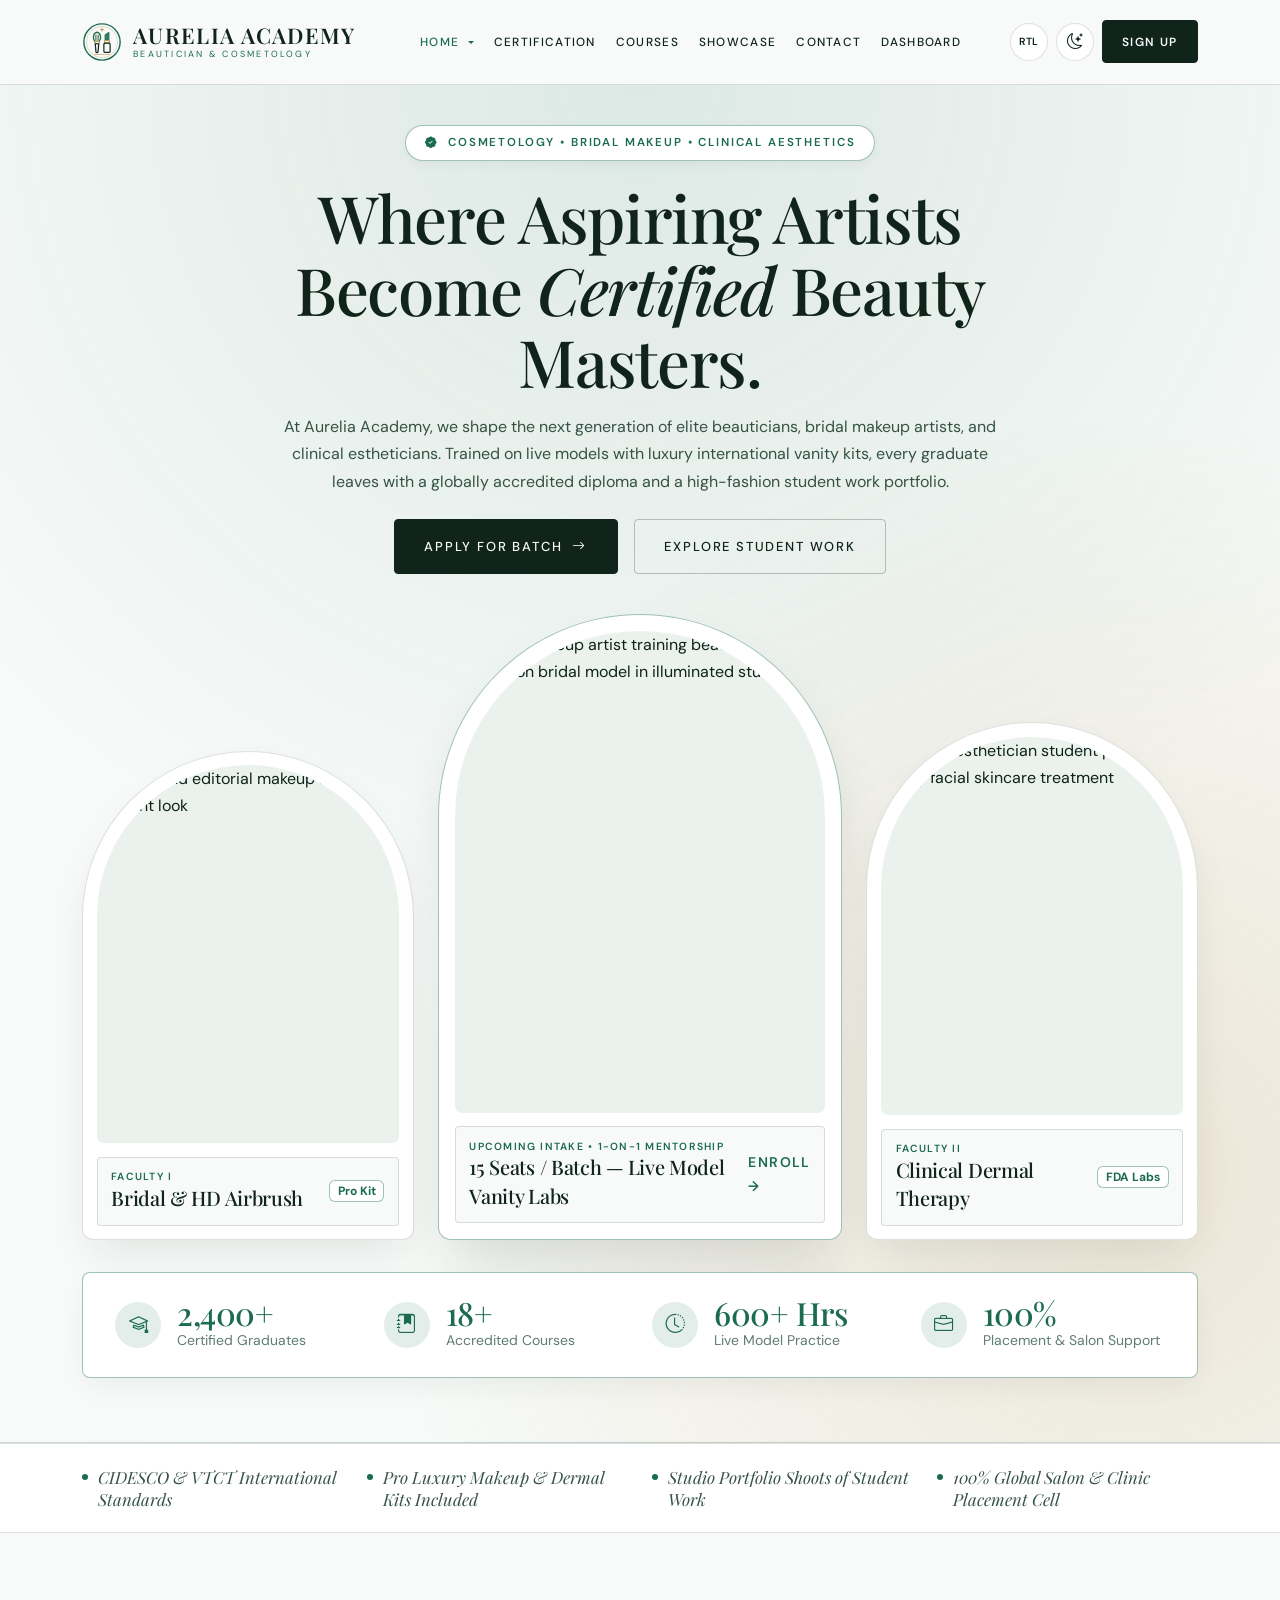
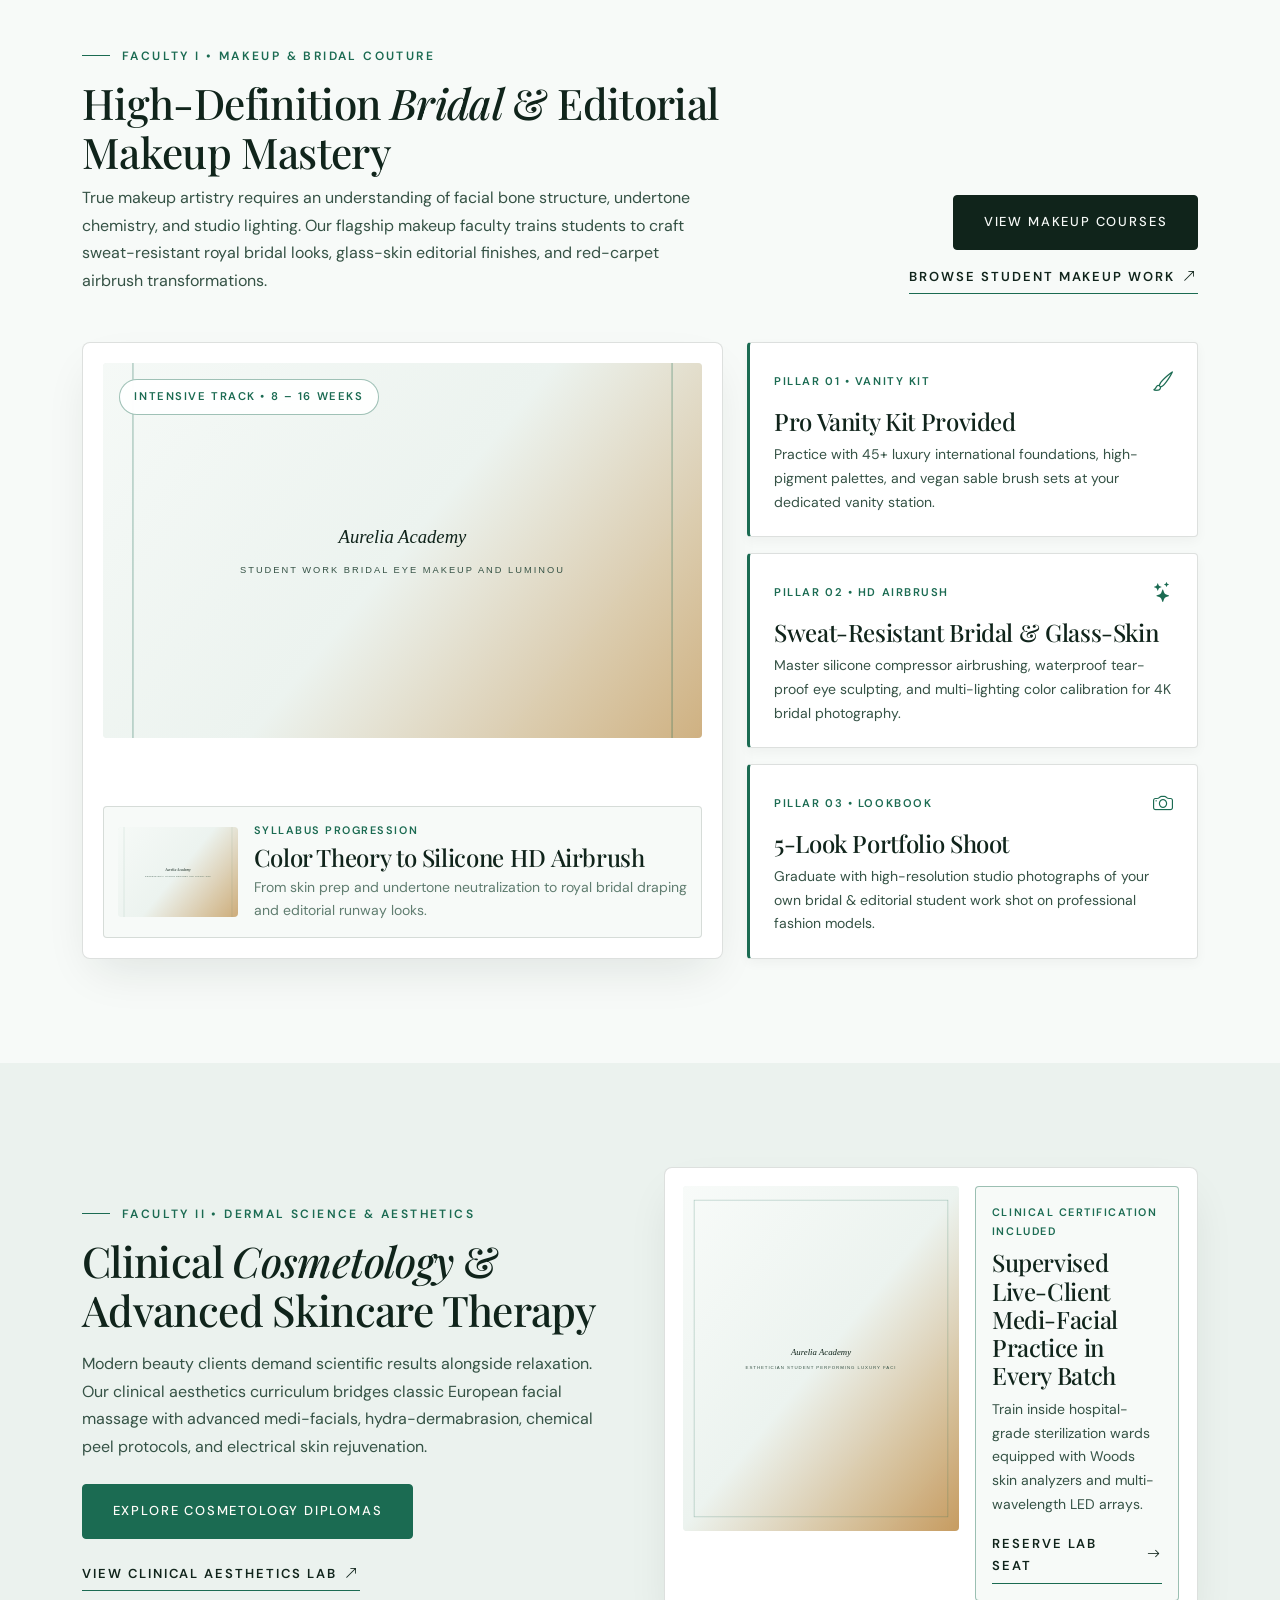
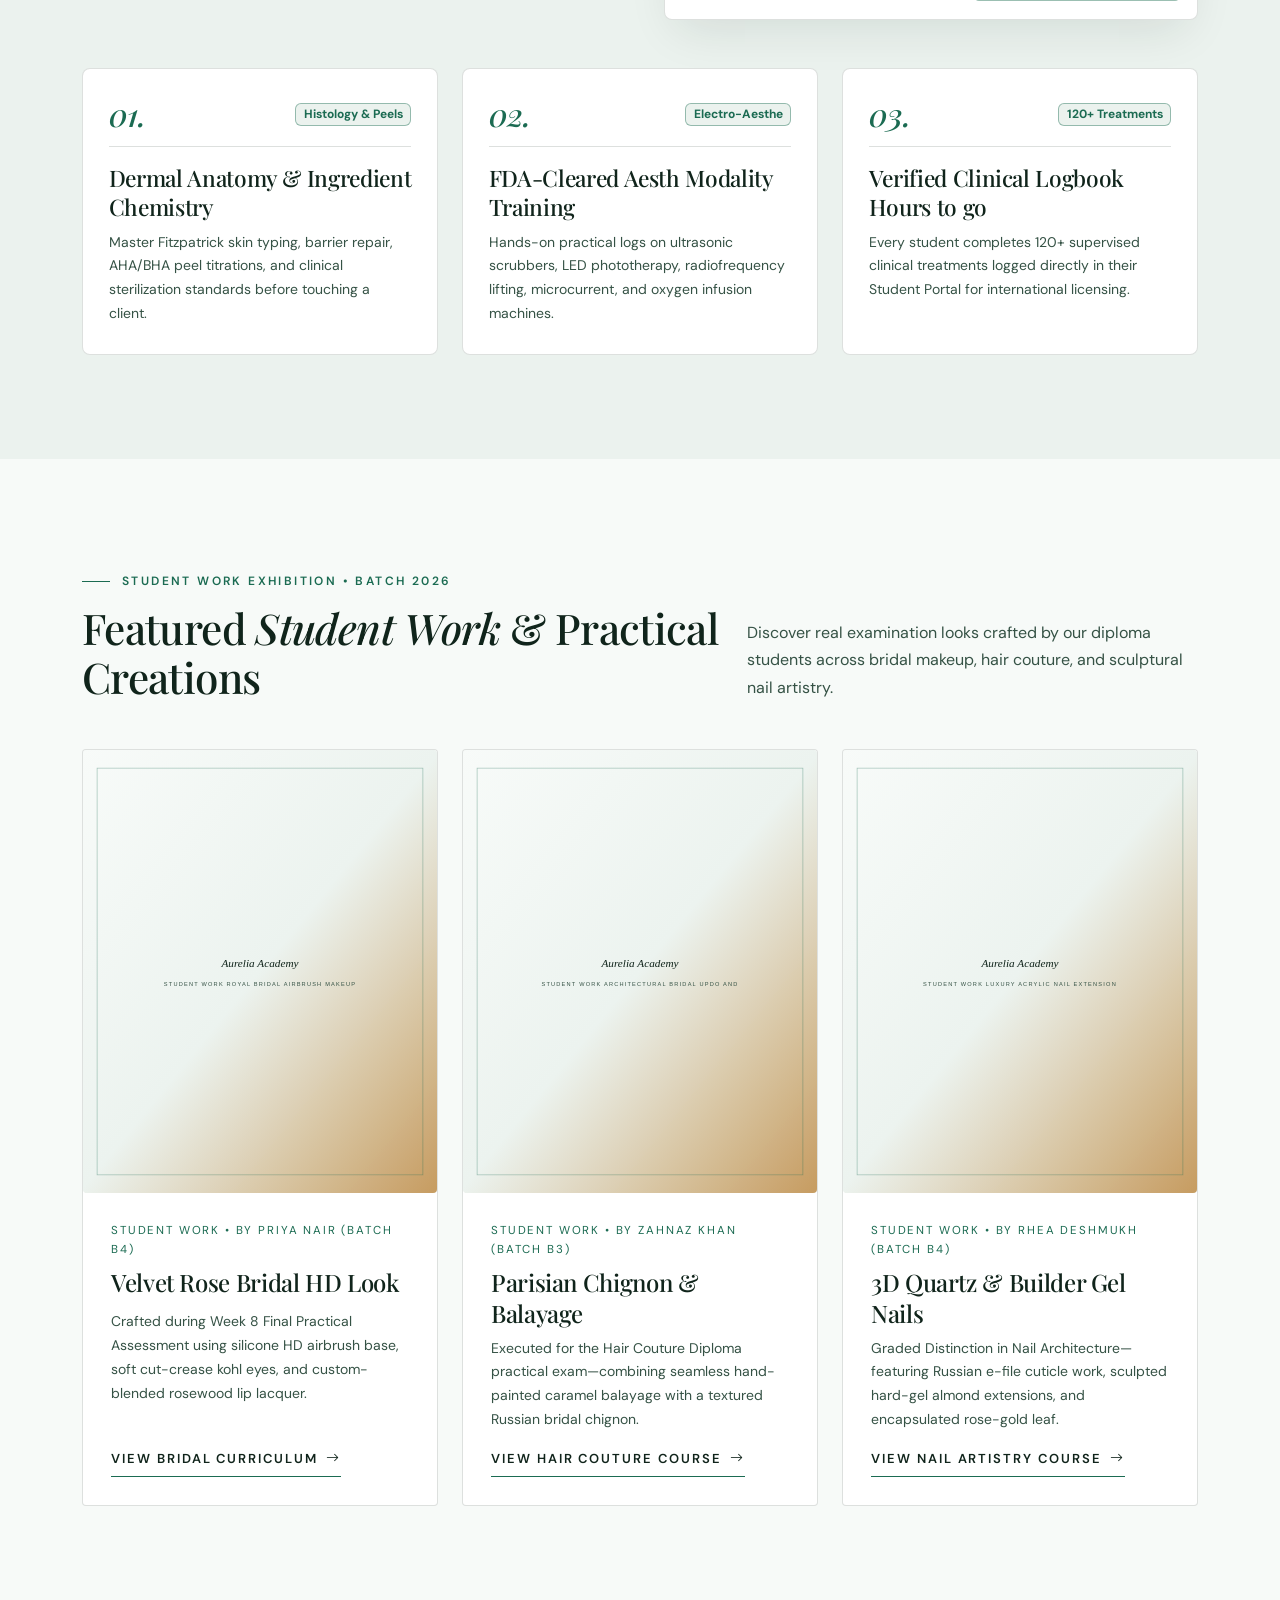
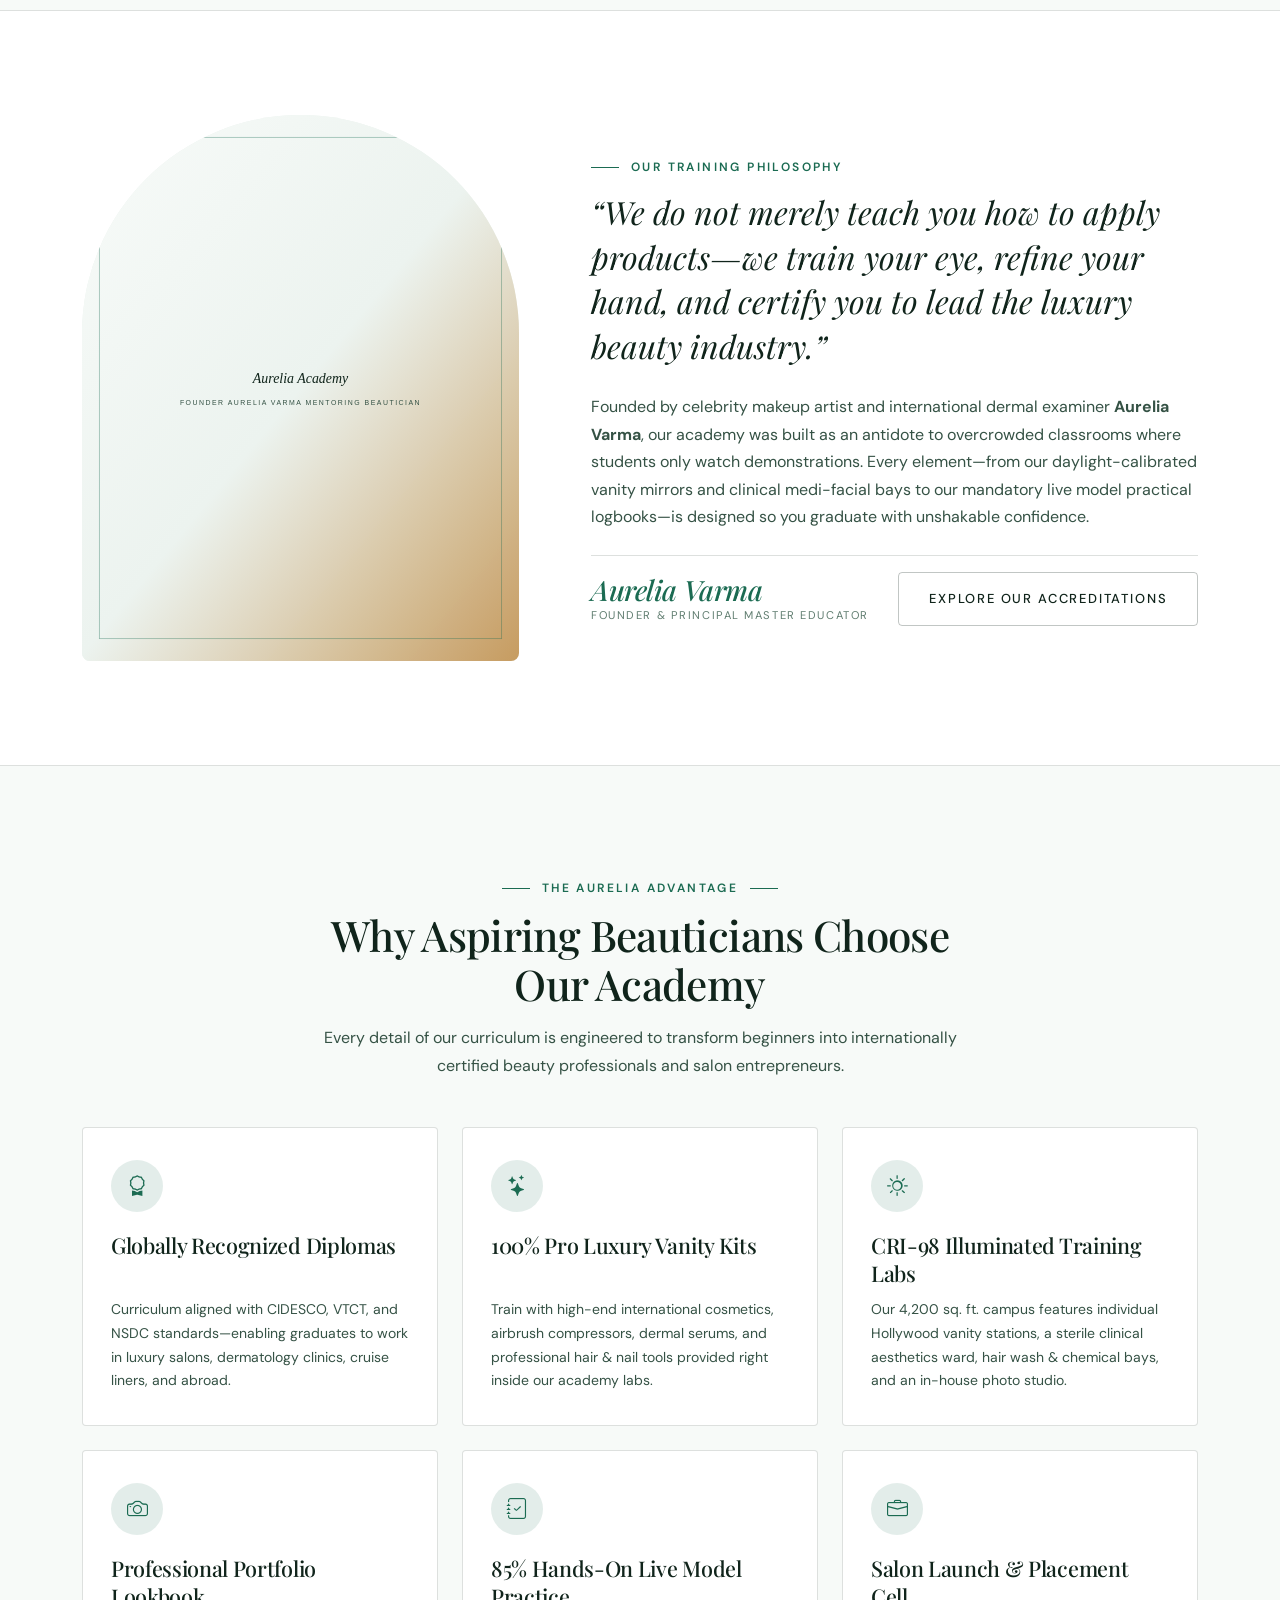
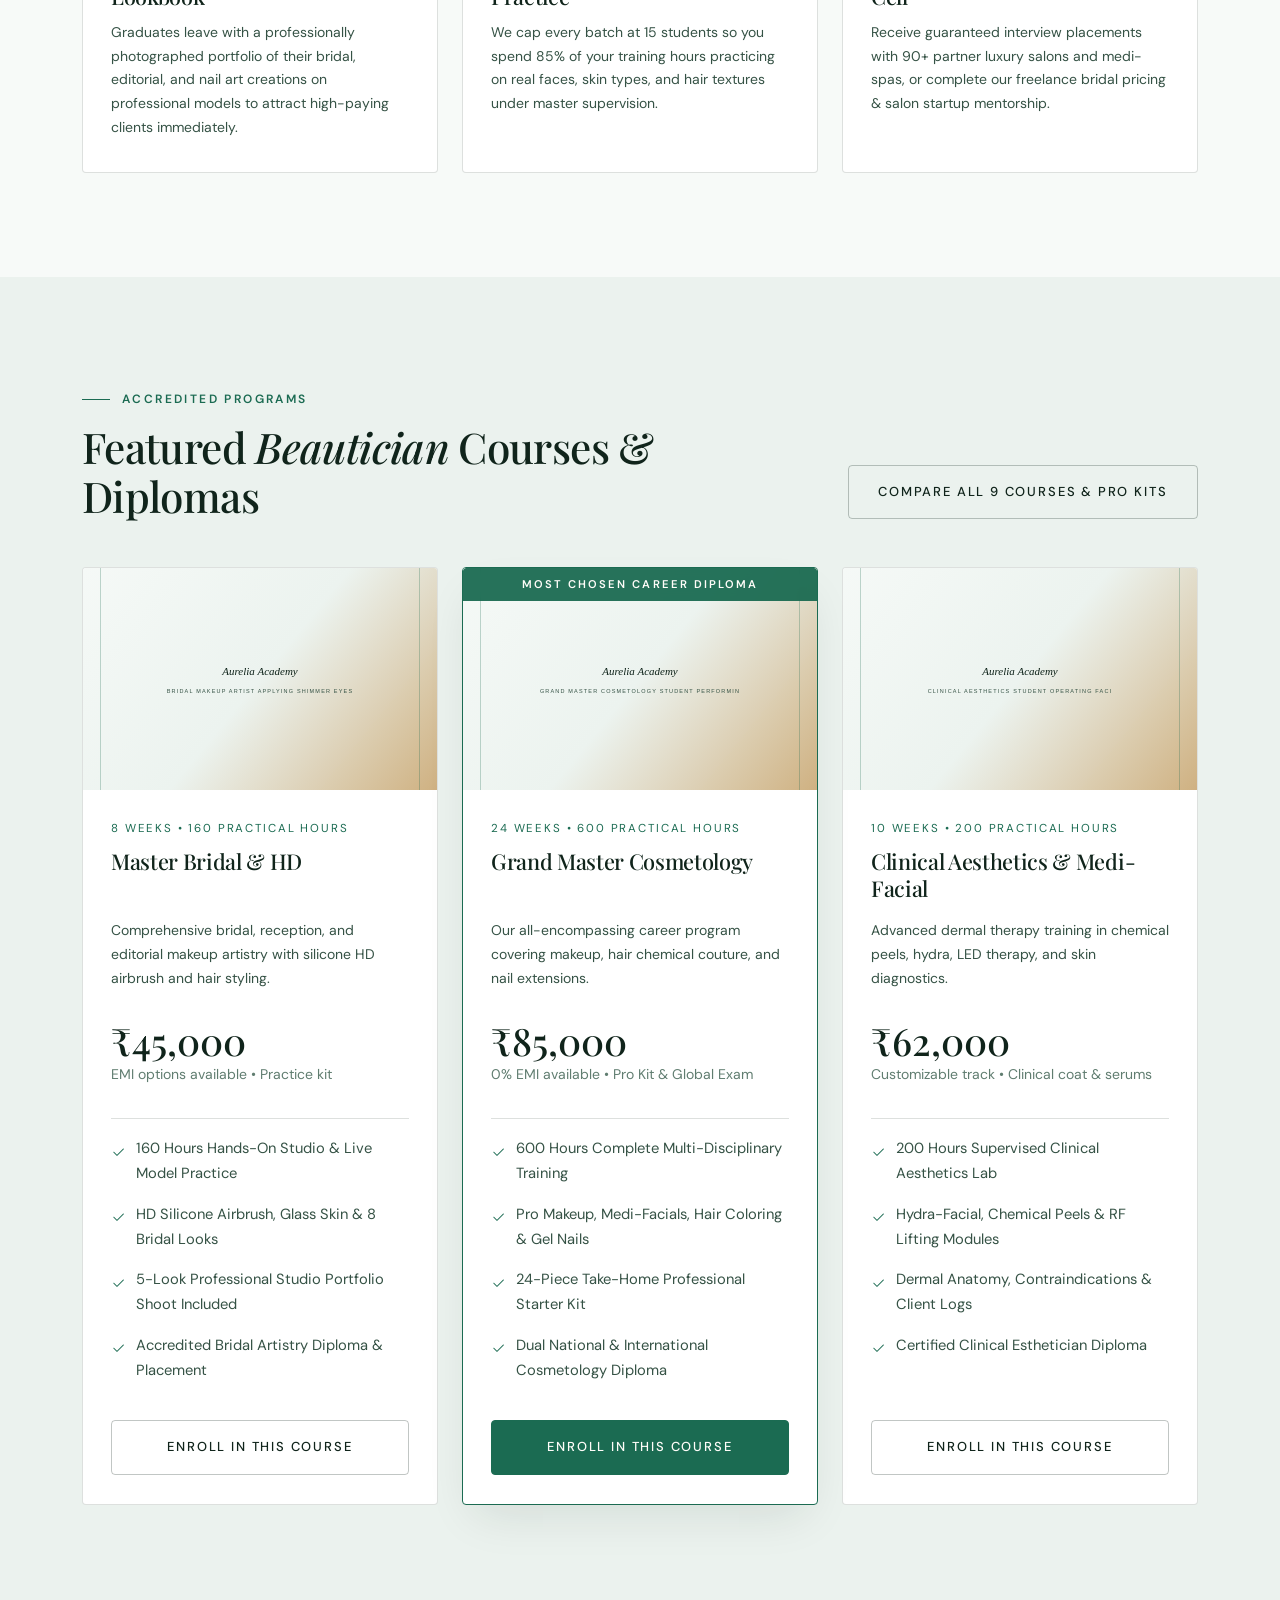
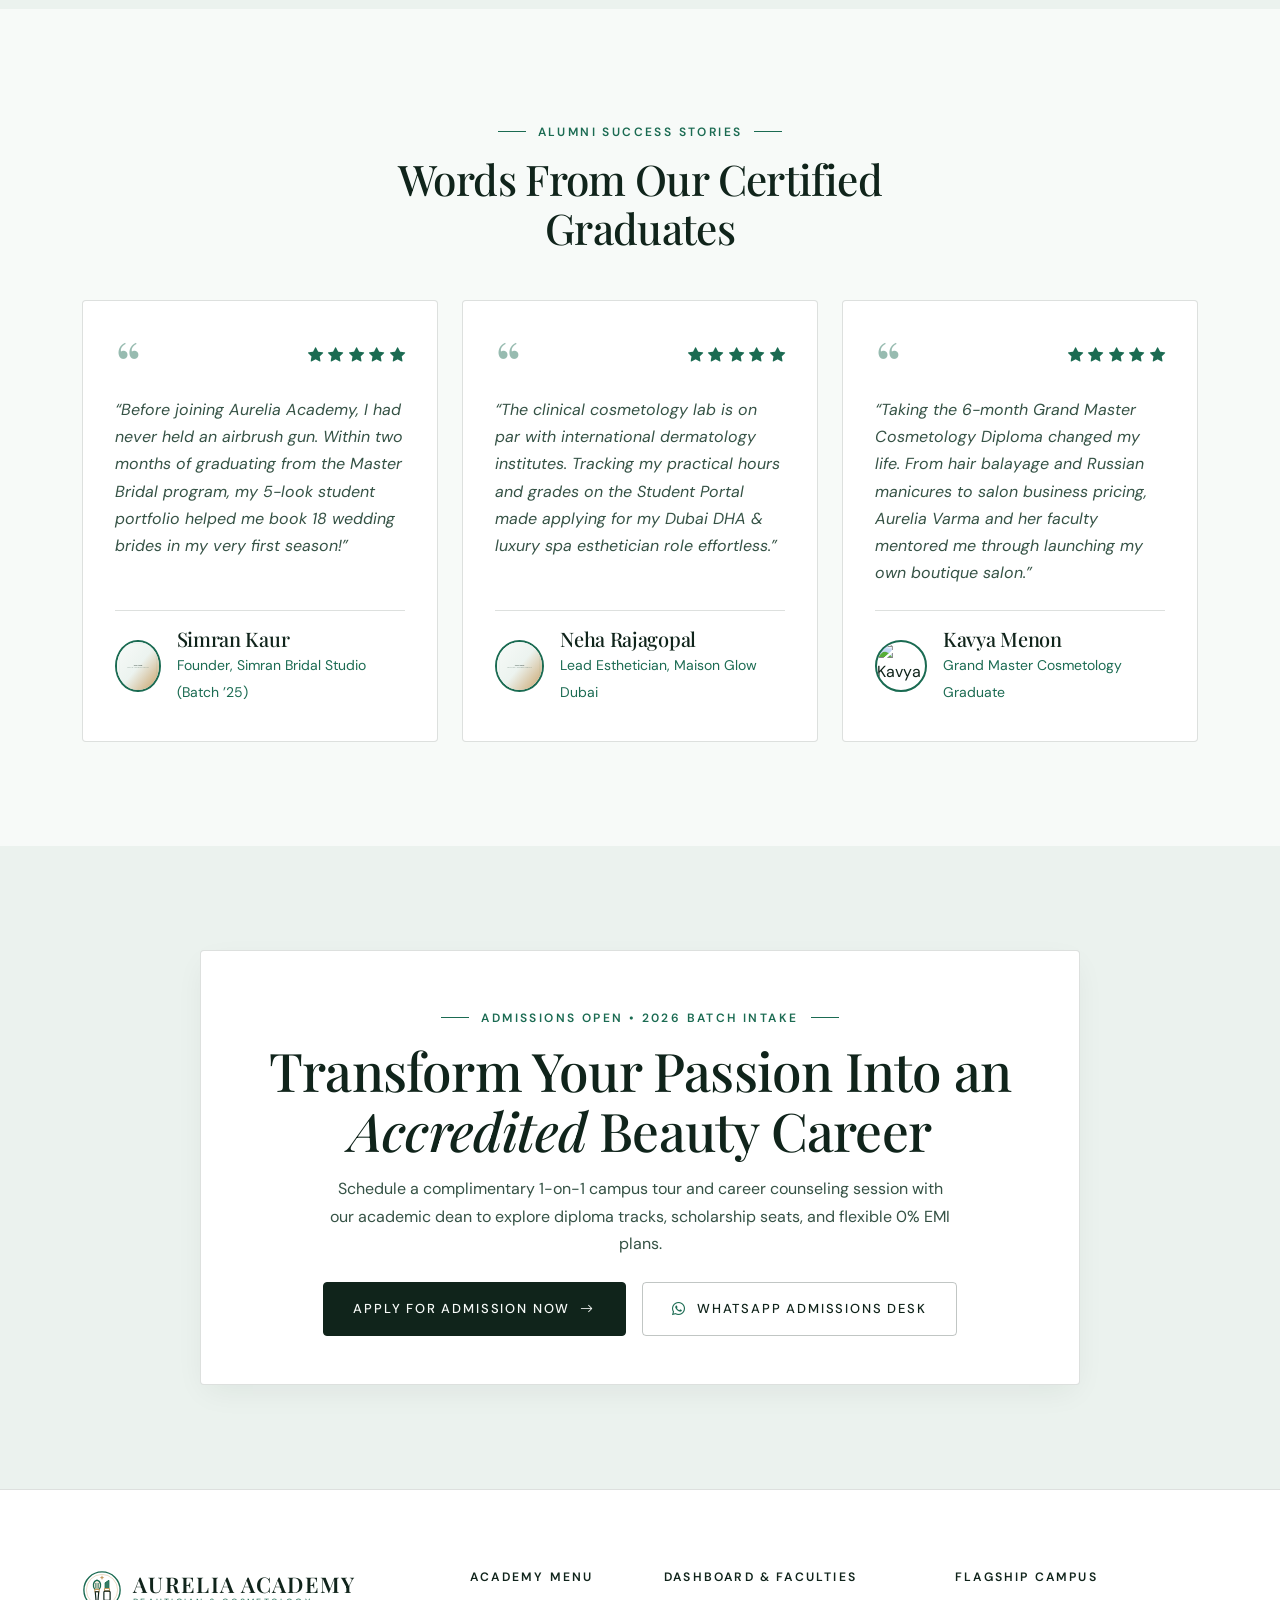
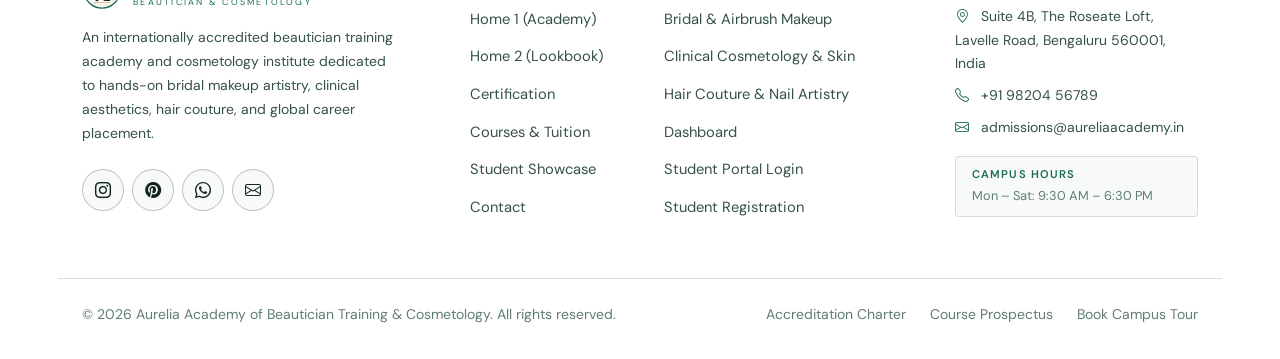
==== commit b951f22c: "U" ====
--- a/index.html
+++ b/index.html
@@ -451,9 +451,9 @@
               <div>
                 <div class="clinical-step-badge">
                   <span class="text-gold font-serif fs-2 fst-italic lh-1">02.</span>
-                  <span class="badge bg-beige text-gold border" style="border-color: var(--border-gold) !important;">Electro-Aesthetics</span>
-                </div>
-                <h3 class="h4 font-serif mb-2">FDA-Cleared Aesthetic Modality Training</h3>
+                  <span class="badge bg-beige text-gold border" style="border-color: var(--border-gold) !important;">Electro-Aesthe</span>
+                </div>
+                <h3 class="h4 font-serif mb-2">FDA-Cleared Aesth Modality Training</h3>
                 <p class="small text-secondary-luxury mb-0">
                   Hands-on practical logs on ultrasonic scrubbers, LED phototherapy, radiofrequency lifting, microcurrent, and oxygen infusion machines.
                 </p>
@@ -468,7 +468,7 @@
                   <span class="text-gold font-serif fs-2 fst-italic lh-1">03.</span>
                   <span class="badge bg-beige text-gold border" style="border-color: var(--border-gold) !important;">120+ Treatments</span>
                 </div>
-                <h3 class="h4 font-serif mb-2">Verified Clinical Logbook Hours</h3>
+                <h3 class="h4 font-serif mb-2">Verified Clinical Logbook Hours to go</h3>
                 <p class="small text-secondary-luxury mb-0">
                   Every student completes 120+ supervised clinical treatments logged directly in their Student Portal for international licensing.
                 </p>
